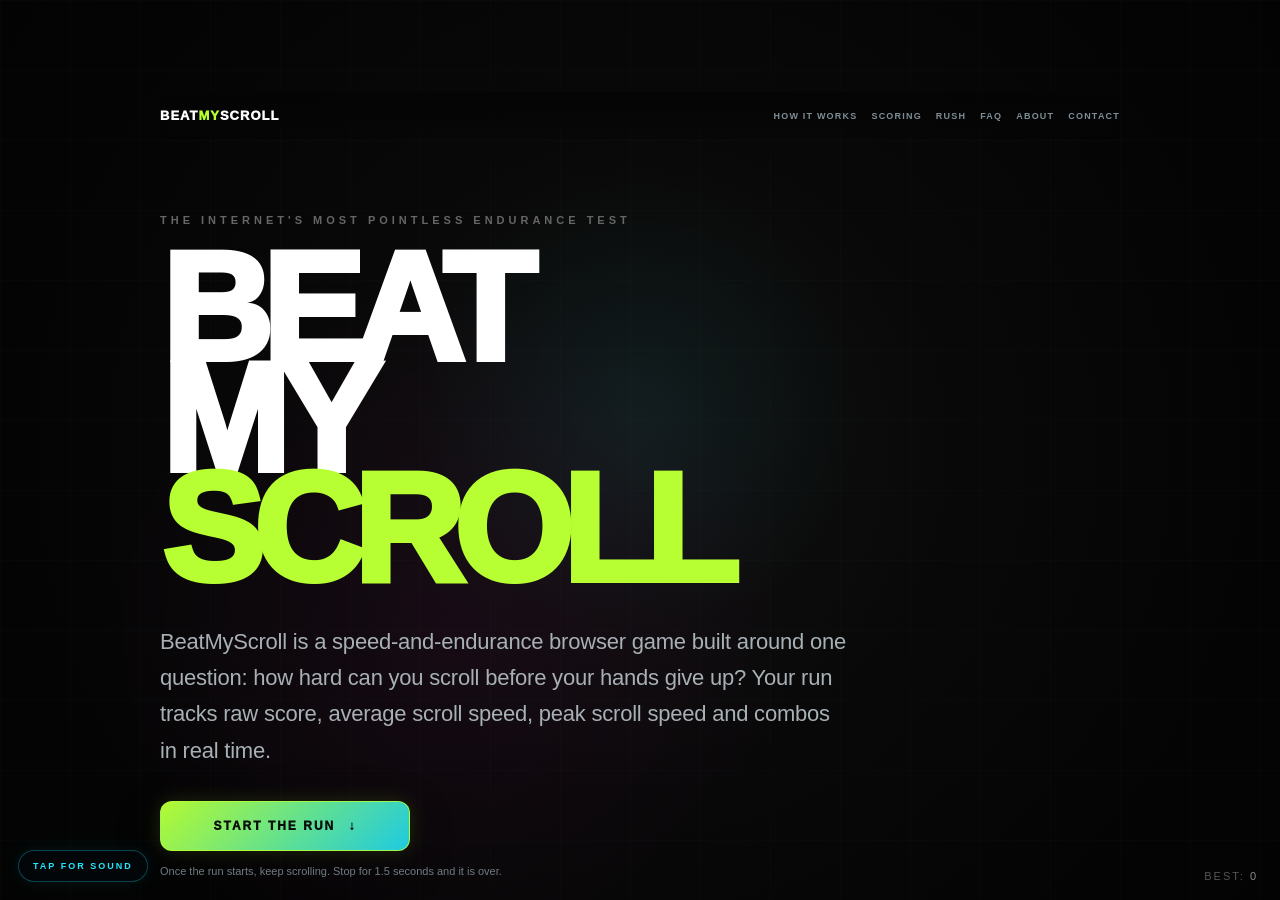
==== index.html @ 41615675 "Add projected 3D canvas renderer behind gameplay" ====
<!DOCTYPE html>
<html lang="en">
<head>
  <!-- Google AdSense site verification and ad loader -->
  <script async
    fetchpriority="low"
    src="https://pagead2.googlesyndication.com/pagead/js/adsbygoogle.js?client=ca-pub-1419660429007795"
    crossorigin="anonymous"></script>
  <meta charset="UTF-8" />

  <meta
    name="viewport"
    content="width=device-width, initial-scale=1.0, maximum-scale=1.0"
  />

  <meta
    name="description"
    content="BeatMyScroll is a browser speed-and-endurance game. Measure your average and max scroll speed, hit RUSH combos, chase hyperspace, and compete for worldwide records."
  />

<meta property="og:title" content="Beat My Scroll" />

<meta
    property="og:description"
    content="How fast can you scroll? Measure speed, build combos and chase a worldwide BeatMyScroll record."
/>

<meta
    property="og:image"
    content="https://beatmyscroll.com/beatmyscrollshareable.png"
/>

<meta
    property="og:url"
    content="https://beatmyscroll.com"
/>

<meta
    property="og:type"
    content="website"
/>

<meta
    name="twitter:card"
    content="summary_large_image"
/>

  <title>Beat My Scroll</title>
  <link rel="canonical" href="https://beatmyscroll.com/" />

  <link rel="stylesheet" href="style.css" />
  <link rel="stylesheet" href="ads.css" />
</head>

<body class="landing">

  <!-- MOVING BACKGROUND -->
  <div id="scroll-world">
    <div class="grid"></div>
  </div>

  <div id="hyperspace" aria-hidden="true"></div>
  <div id="rgb-wash" aria-hidden="true"></div>
  <div id="impact-flash" aria-hidden="true"></div>


  <!-- TOP HUD -->
  <div id="hud">

    <div class="hud-block">
      <span class="hud-label">SCORE</span>
      <strong id="score">0</strong>
    </div>

    <div class="hud-block center-hud">
      <span class="hud-label">TIME</span>
      <strong id="timer">0.0s</strong>
    </div>

    <div class="hud-block right-hud">
      <span class="hud-label">SPEED</span>
      <strong id="speed-display">0.0 <small>scrolls/s</small></strong>
    </div>

  </div>

  <div id="combo-hud">
    COMBO <strong id="combo-display">×1</strong>
    <span id="rush-chain">RUSH CHAIN 0</span>
  </div>

  <div id="arcade-rank" class="arcade-rank rank-d" aria-live="polite">
    <span class="rank-label">RANK</span>
    <strong id="rank-letter">D</strong>
    <small id="rank-name">WARMING UP</small>
  </div>

  <div id="zone-banner" class="zone-banner" aria-live="polite">
    <span id="zone-number">ZONE 1</span>
    <strong id="zone-name">WARMUP</strong>
  </div>

  <div id="zone-sweep" class="zone-sweep" aria-hidden="true"></div>

  <div id="pb-ghost" class="pb-ghost" aria-live="polite">
    <span>PB GHOST</span>
    <strong id="pb-ghost-delta">--</strong>
    <small id="pb-ghost-status">SET A PERSONAL BEST</small>
  </div>

  <div id="moment-card" class="moment-card hidden" aria-live="polite">
    <img id="moment-image" alt="" />
    <div id="moment-label"></div>
  </div>

  <!-- Two reserved advertising rails: never present while a run is active. -->
  <aside id="ad-rails" class="ad-rails" aria-label="Advertisements">
    <div id="ad-left" class="ad-rail ad-rail-left" aria-label="Advertisement">
      <span class="ad-label">ADVERTISEMENT</span>
      <div id="ad-left-slot" class="ad-slot">
        <div class="ad-empty-state" aria-hidden="true">AD SPACE</div>
      </div>
    </div>
    <div id="ad-right" class="ad-rail ad-rail-right" aria-label="Advertisement">
      <span class="ad-label">ADVERTISEMENT</span>
      <div id="ad-right-slot" class="ad-slot">
        <div class="ad-empty-state" aria-hidden="true">AD SPACE</div>
      </div>
    </div>
  </aside>

  <button id="sound-toggle" class="sound-toggle" type="button">
    SOUND: ON
  </button>


  <!-- PERSONAL BEST -->
  <div id="best-display">
    BEST:
    <span id="best-score">0</span>
  </div>


  <!-- START / PUBLISHER CONTENT -->
  <main id="start-screen" class="screen active">
    <div class="landing-shell">

      <nav class="landing-nav" aria-label="Main navigation">
        <a class="landing-brand" href="/">BEAT<span>MY</span>SCROLL</a>
        <div class="landing-nav-links">
          <a href="#how-title">HOW IT WORKS</a>
          <a href="#score-title">SCORING</a>
          <a href="#rush-title">RUSH</a>
          <a href="#faq-title">FAQ</a>
          <a href="about.html">ABOUT</a>
          <a href="contact.html">CONTACT</a>
        </div>
      </nav>

      <header class="landing-hero">
        <p class="eyebrow">
          THE INTERNET'S MOST POINTLESS ENDURANCE TEST
        </p>

        <h1>
          BEAT<br>
          MY<br>
          <span>SCROLL</span>
        </h1>

        <p class="landing-deck">
          BeatMyScroll is a speed-and-endurance browser game built around one
          question: how hard can you scroll before your hands give up?
          Your run tracks raw score, average scroll speed, peak scroll speed
          and combos in real time.
        </p>

        <div id="challenge-box" class="challenge-box hidden">
          <p class="challenge-label">YOU'VE BEEN CHALLENGED</p>
          <div id="challenge-score">0</div>
          <p class="challenge-subtext">BEAT THIS SCORE</p>
        </div>

        <button id="start-button" class="start-button" type="button">
          START THE RUN
          <span>↓</span>
        </button>

        <p class="start-note">
          Once the run starts, keep scrolling. Stop for 1.5 seconds and it is over.
        </p>
      </header>

      <section class="landing-section" aria-labelledby="how-title">
        <div class="section-heading">
          <span>01</span>
          <div>
            <p class="section-kicker">HOW IT WORKS</p>
            <h2 id="how-title">SCROLL. ACCELERATE. DON'T STOP.</h2>
          </div>
        </div>

        <div class="info-grid info-grid-three">
          <article class="info-card">
            <span class="info-number">1</span>
            <h3>Build speed</h3>
            <p>
              Every wheel movement or swipe feeds the speed meter. Faster,
              denser input pushes your live scrolls-per-second higher and makes
              the background stretch from a calm grid into full hyperspace.
            </p>
          </article>

          <article class="info-card">
            <span class="info-number">2</span>
            <h3>Protect the run</h3>
            <p>
              The inactivity bar is always draining. If the game goes about
              1.5 seconds without meaningful scrolling, the run ends immediately.
              Speed matters, but surviving the slowdown matters too.
            </p>
          </article>

          <article class="info-card">
            <span class="info-number">3</span>
            <h3>Chase a record</h3>
            <p>
              Your final result records raw score, average speed, maximum speed,
              survival time and your biggest combo. Registered players can place
              their best runs on the global Top 15 leaderboard.
            </p>
          </article>
        </div>
      </section>

      <section class="landing-section" aria-labelledby="score-title">
        <div class="section-heading">
          <span>02</span>
          <div>
            <p class="section-kicker">SCORING</p>
            <h2 id="score-title">WHY FAST SCROLLING SCORES MORE</h2>
          </div>
        </div>

        <div class="feature-split">
          <div class="feature-copy">
            <p>
              BeatMyScroll does not reward distance alone. The scoring system
              measures the intensity of your input and gradually increases the
              value of each scroll as your pace rises. A player who maintains a
              fast rhythm will outscore someone who covers the same distance in
              slow bursts.
            </p>
            <p>
              The live speed stat is shown in <strong>scrolls per second</strong>.
              Average speed represents your pace across the active portion of the
              run, while maximum speed captures your fastest burst. There is no
              artificial display cap on max speed.
            </p>
          </div>

          <div class="stat-explainer">
            <div>
              <span>RAW SCORE</span>
              <strong>pace × distance × combo</strong>
            </div>
            <div>
              <span>AVG SPEED</span>
              <strong>your sustained scrolling pace</strong>
            </div>
            <div>
              <span>MAX SPEED</span>
              <strong>your fastest recorded burst</strong>
            </div>
          </div>
        </div>
      </section>

      <section class="landing-section" aria-labelledby="rush-title">
        <div class="section-heading">
          <span>03</span>
          <div>
            <p class="section-kicker">RUSH TARGETS</p>
            <h2 id="rush-title">COMBOS ARE OPTIONAL. GREED IS NOT.</h2>
          </div>
        </div>

        <div class="feature-split reverse">
          <div class="rush-scale" aria-label="Rush multiplier difficulty examples">
            <span class="rush-chip easy">×1.2</span>
            <span class="rush-chip easy">×1.3</span>
            <span class="rush-chip medium">×1.5</span>
            <span class="rush-chip hard">×2</span>
            <span class="rush-chip brutal">×4</span>
            <span class="rush-chip insane">×5</span>
          </div>

          <div class="feature-copy">
            <p>
              Neon RUSH circles appear during a run and ask for a quick downward
              burst. Lower multipliers are forgiving and common; the biggest
              boosts demand much faster input inside a shorter window.
            </p>
            <p>
              Completing a RUSH activates that multiplier for a limited time.
              Missing one can break your momentum, so the best players have to
              decide whether a high-value target is worth attacking while the
              inactivity timer is still counting down.
            </p>
          </div>
        </div>
      </section>

      <section class="landing-section" aria-labelledby="speed-title">
        <div class="section-heading">
          <span>04</span>
          <div>
            <p class="section-kicker">SPEED STAGES</p>
            <h2 id="speed-title">THE GAME GETS WEIRDER WHEN YOU GET FASTER.</h2>
          </div>
        </div>

        <div class="stage-grid">
          <article>
            <span class="stage-dot sonic-dot"></span>
            <h3>FAST</h3>
            <p>
              Sustained speed wakes up the first visual stage. Lines stretch,
              the screen brightens and the run starts feeling less like a web
              page and more like a tunnel.
            </p>
          </article>
          <article>
            <span class="stage-dot power-dot"></span>
            <h3>POWER UP</h3>
            <p>
              A major jump from ordinary speed into a serious burst triggers a
              short transformation moment with impact flashes and a harder visual
              hit.
            </p>
          </article>
          <article>
            <span class="stage-dot locked-dot"></span>
            <h3>LOCKED IN</h3>
            <p>
              Hold elite speed long enough and the game changes again. The color
              treatment shifts while the background becomes more aggressive.
            </p>
          </article>
          <article>
            <span class="stage-dot aura-dot"></span>
            <h3>AURA MODE</h3>
            <p>
              Maintain extreme speed for an extended stretch and the final mode
              takes over: RGB effects, stronger hyperspace and maximum visual
              chaos until you slow down.
            </p>
          </article>
        </div>
      </section>

      <section class="landing-section" aria-labelledby="leader-title">
        <div class="section-heading">
          <span>05</span>
          <div>
            <p class="section-kicker">WORLDWIDE RECORDS</p>
            <h2 id="leader-title">THREE LEADERBOARDS. ONE EXCUSE LESS.</h2>
          </div>
        </div>

        <div class="feature-copy centered-copy">
          <p>
            After your first run you can optionally claim a username of up to
            15 characters. Your best raw score, best average speed and best max
            speed are tracked separately, so one player can dominate endurance
            while another owns the fastest burst.
          </p>
          <p>
            Only the Top 15 entries in each category are displayed. You never
            need an account just to play, and submitting a leaderboard name is
            optional.
          </p>
        </div>
      </section>

      <section class="landing-section faq-section" aria-labelledby="faq-title">
        <div class="section-heading">
          <span>06</span>
          <div>
            <p class="section-kicker">FAQ</p>
            <h2 id="faq-title">IMPORTANT SCIENCE</h2>
          </div>
        </div>

        <div class="faq-grid">
          <article>
            <h3>Is there actually a bottom?</h3>
            <p>Find out.</p>
          </article>
          <article>
            <h3>Does a mouse wheel count?</h3>
            <p>Yes. Mouse wheels, trackpads and touch swipes all feed the game.</p>
          </article>
          <article>
            <h3>Can I just drag the browser scrollbar?</h3>
            <p>
              No. The game scores actual wheel/touch input instead of page
              position, so jumping a scrollbar does not create a massive score.
            </p>
          </article>
          <article>
            <h3>Why does the run end so quickly?</h3>
            <p>
              That is the challenge. Roughly 1.5 seconds without input ends the
              run, forcing you to maintain rhythm instead of resting between bursts.
            </p>
          </article>
        </div>
      </section>

      <section class="landing-final-cta">
        <p>YOU HAVE READ ENOUGH.</p>
        <h2>NOW DESTROY YOUR SCROLL WHEEL.</h2>
        <button id="start-button-bottom" class="start-button secondary-start" type="button">
          PLAY BEATMYSCROLL
          <span>↓</span>
        </button>
      </section>

      <footer class="landing-footer">
        <div>
          <strong>BeatMyScroll.com</strong>
          <span>Built for competitive scrolling, questionable decisions and bragging rights.</span>
        </div>
        <nav aria-label="Footer navigation">
          <a href="about.html">About</a>
          <a href="contact.html">Contact</a>
          <a href="privacy.html">Privacy</a>
          <a href="terms.html">Terms</a>
          <a href="disclaimer.html">Disclaimer</a>
        </nav>
      </footer>

    </div>
  </main>


  <!-- GAME AREA -->
  <main id="game-screen" class="screen">

    <canvas id="depth-canvas" class="depth-canvas" aria-hidden="true"></canvas>

    <div id="depth-tunnel" class="depth-tunnel" aria-hidden="true">
      <div class="depth-ceiling"></div>
      <div class="depth-floor"></div>

      <div class="depth-rail rail-left"></div>
      <div class="depth-rail rail-right"></div>
      <div class="depth-rail rail-top-left"></div>
      <div class="depth-rail rail-top-right"></div>

      <div id="depth-stage" class="depth-stage"></div>
      <div class="depth-vanishing-point"></div>
    </div>

    <div id="speed-lines"></div>

    <div id="game-message">
      KEEP SCROLLING
    </div>

    <div id="distance-marker">
      0
    </div>

    <div id="challenge-target" class="challenge-target hidden">
      TARGET <span id="challenge-target-score">0</span>
    </div>

    <div id="boost-target" class="boost-target rush-gate hidden" aria-hidden="true">
      <div id="boost-approach" class="boost-approach rush-gate-frame"></div>

      <div id="boost-core" class="boost-core rush-gate-panel">
        <div class="rush-gate-header">RUSH GATE</div>

        <div class="boost-copy">
          <span>SWIPE / SCROLL ↓</span>
          <em id="boost-reward">×1.2</em>
          <strong id="boost-progress">0%</strong>
        </div>

        <div class="rush-gate-meter" aria-hidden="true">
          <div class="rush-gate-meter-fill"></div>
        </div>
      </div>

      <span class="rush-gate-depth depth-a"></span>
      <span class="rush-gate-depth depth-b"></span>
    </div>

    <div id="boost-toast" class="boost-toast" aria-live="polite"></div>

    <div id="danger-bar">
      <div id="danger-fill"></div>
    </div>

    <div id="danger-text">
      DON'T STOP
    </div>

  </main>


  <!-- GAME OVER -->
  <main id="game-over" class="screen">

    <p class="eyebrow red">
      YOU STOPPED SCROLLING
    </p>

    <h2>
      GAME<br>
      OVER
    </h2>

    <p class="score-label">
      YOUR SCORE
    </p>

    <div id="final-score">
      0
    </div>

    <div class="results">

      <div class="result">
        <span>TIME</span>
        <strong id="final-time">0.0s</strong>
      </div>

      <div class="result">
        <span>AVG SPEED</span>
        <strong id="final-avg-speed">0.0/s</strong>
      </div>

      <div class="result">
        <span>MAX SPEED</span>
        <strong id="final-speed">0.0/s</strong>
      </div>

      <div class="result">
        <span>MAX COMBO</span>
        <strong id="final-combo">×1</strong>
      </div>

      <div class="result">
        <span>BEST</span>
        <strong id="final-best">0</strong>
      </div>

      <div class="result result-grade">
        <span>RUN GRADE</span>
        <strong id="final-grade">D</strong>
      </div>

    </div>

    <div id="run-verdict" class="run-verdict">
      <span id="run-title">CERTIFIED SCROLLER</span>
      <small id="run-summary">Warm up and run it back.</small>
    </div>

    <p id="new-best">
      NEW PERSONAL BEST
    </p>

    <div class="button-row">

    <button id="retry-button" type="button">
  TRY AGAIN
</button>

    <button
  id="share-button"
  class="secondary-button"
  type="button"
>
  SHARE SCORE
</button>

    </div>

    <p id="share-status"></p>

    <!-- GLOBAL LEADERBOARD -->
    <section id="leaderboard-area" class="leaderboard-area" aria-label="Global leaderboard">
      <form id="leaderboard-register" class="leaderboard-register" hidden>
        <div class="leaderboard-register-heading">CLAIM YOUR SPOT</div>
        <label for="leaderboard-username">One username. Three ways to dominate.</label>
        <div class="leaderboard-form-row">
          <input
            id="leaderboard-username"
            name="username"
            type="text"
            maxlength="15"
            minlength="1"
            pattern="[A-Za-z0-9_-]{1,15}"
            autocomplete="nickname"
            placeholder="Username (max 15)"
            spellcheck="false"
            required
          />
          <button id="leaderboard-submit" type="submit">SUBMIT SCORE</button>
          <button id="leaderboard-skip" class="leaderboard-skip" type="button">NOT NOW</button>
        </div>
        <p class="leaderboard-hint">
          Letters, numbers, _ and - only. After you register, your best scores update automatically on this browser.
        </p>
      </form>

      <p id="leaderboard-player" class="leaderboard-player" hidden></p>
      <p id="leaderboard-feedback" class="leaderboard-feedback" role="status" aria-live="polite"></p>

      <div class="leaderboard-card">
        <div class="leaderboard-header">
          <div>
            <p class="leaderboard-kicker">WORLDWIDE RECORDS</p>
            <h3>THE LEADERBOARD <span>⚡</span></h3>
          </div>
          <span class="leaderboard-top-count">TOP 15</span>
        </div>

        <div class="leaderboard-tabs" role="tablist" aria-label="Leaderboard categories">
          <button class="leaderboard-tab is-active" type="button" role="tab" aria-selected="true" data-leaderboard="score">RAW SCORE</button>
          <button class="leaderboard-tab" type="button" role="tab" aria-selected="false" data-leaderboard="average">AVG SPEED</button>
          <button class="leaderboard-tab" type="button" role="tab" aria-selected="false" data-leaderboard="maximum">MAX SPEED</button>
        </div>

        <ol id="leaderboard-list" class="leaderboard-list" aria-live="polite">
          <li class="leaderboard-placeholder">Loading worldwide scores…</li>
        </ol>

        <p class="leaderboard-footnote">Best result per player in each category · updated after every submitted run</p>
      </div>
    </section>

  </main>


  <script src="script.js"></script>
  <script src="leaderboard.js"></script>
  <script src="ads-config.js"></script>
  <script src="ads.js"></script>

</body>
</html>
---- style.css ----
/* =========================================================
   RESET
========================================================= */

* {
  box-sizing: border-box;
  margin: 0;
  padding: 0;
}

html,
body {
  width: 100%;
  height: 100%;
  overflow: hidden;
  overscroll-behavior: none;
}

body {
  background: #050505;
  color: #ffffff;

  font-family:
    Inter,
    Arial,
    Helvetica,
    sans-serif;

  user-select: none;
  touch-action: none;
}


/* =========================================================
   COLORS
========================================================= */

:root {
  --green: #b7ff32;
  --cyan: #21e6ff;
  --pink: #ff2bd6;
  --purple: #8a5cff;
  --red: #ff3b3b;
  --gray: #777;
  --dark: #050505;
}


/* =========================================================
   MOVING WORLD
========================================================= */

#scroll-world {
  position: fixed;

  inset: 0;

  overflow: hidden;

  pointer-events: none;

  z-index: 0;

  background:
    radial-gradient(circle at 50% 45%, rgba(33, 230, 255, 0.08), transparent 28%),
    radial-gradient(circle at 35% 70%, rgba(255, 43, 214, 0.07), transparent 34%),
    radial-gradient(circle at center, #151515 0%, #090909 45%, #030303 100%);
}


.grid {
  position: absolute;

  width: 200%;
  height: 300%;

  left: -50%;
  top: -100%;

  opacity: 0.2;

  background-image:
    linear-gradient(
      rgba(33, 230, 255, 0.12) 1px,
      transparent 1px
    ),
    linear-gradient(
      90deg,
      rgba(183, 255, 50, 0.10) 1px,
      transparent 1px
    );

  background-size:
    70px 70px;

  transform:
    perspective(500px)
    rotateX(55deg);

  transform-origin: center;

  will-change: background-position;
}


/* =========================================================
   HUD
========================================================= */

#hud {
  position: fixed;

  top: 0;
  left: 0;

  width: 100%;

  padding: 22px 26px;

  display: flex;
  justify-content: space-between;
  align-items: flex-start;

  z-index: 50;

  opacity: 0;

  transition: opacity 0.25s;
}

body.playing #hud {
  opacity: 1;
}


.hud-block {
  min-width: 130px;

  display: flex;
  flex-direction: column;
}


.center-hud {
  text-align: center;
}


.right-hud {
  text-align: right;
}


.hud-label {
  color: #777;

  letter-spacing: 3px;

  font-size: 10px;
  font-weight: 700;

  margin-bottom: 5px;
}


.hud-block strong {
  font-size: clamp(22px, 4vw, 36px);

  font-weight: 900;

  font-variant-numeric: tabular-nums;
}


#score {
  color: var(--green);
  text-shadow: 0 0 18px rgba(183, 255, 50, 0.28);
}

#speed-display {
  color: var(--cyan);
  text-shadow: 0 0 18px rgba(33, 230, 255, 0.28);
  white-space: nowrap;
}

#speed-display small {
  color: #7e95a3;
  font-size: 0.38em;
  font-weight: 800;
  letter-spacing: 1px;
  text-shadow: none;
}


/* =========================================================
   PERSONAL BEST
========================================================= */

#best-display {
  position: fixed;

  bottom: 18px;
  right: 22px;

  z-index: 50;

  color: #555;

  letter-spacing: 2px;

  font-size: 11px;

  transition: color 0.2s;
}

#best-display span {
  color: #888;
}


/* =========================================================
   SCREENS
========================================================= */

.screen {
  position: fixed;

  inset: 0;

  z-index: 10;

  display: flex;
  flex-direction: column;

  align-items: center;
  justify-content: center;

  text-align: center;

  padding: 30px;

  opacity: 0;
  visibility: hidden;

  transform: scale(0.98);

  transition:
    opacity 0.3s,
    transform 0.3s,
    visibility 0.3s;
}


.screen.active {
  opacity: 1;
  visibility: visible;

  transform: scale(1);
}


/* =========================================================
   START SCREEN
========================================================= */

.eyebrow {
  font-size: 11px;

  font-weight: 700;

  letter-spacing: 4px;

  color: #666;

  margin-bottom: 30px;
}


#start-screen h1 {
  font-size: clamp(74px, 15vw, 185px);

  line-height: 0.73;

  letter-spacing: -0.07em;

  font-weight: 950;
}


#start-screen h1 span {
  color: var(--green);
}


.subtitle {
  color: #999;

  margin-top: 36px;

  font-size: clamp(17px, 2vw, 22px);

  line-height: 1.5;
}


/* =========================================================
   START INDICATOR
========================================================= */

.start-scroll {
  margin-top: 65px;

  display: flex;
  flex-direction: column;

  align-items: center;

  gap: 12px;
}


.start-scroll > span {
  font-size: 11px;

  letter-spacing: 4px;

  color: #777;
}


.mouse {
  width: 28px;
  height: 45px;

  border: 2px solid #888;

  border-radius: 20px;

  display: flex;

  justify-content: center;

  padding-top: 8px;
}


.wheel {
  width: 3px;
  height: 8px;

  border-radius: 5px;

  background: var(--green);

  animation: wheelMove 1.2s infinite;
}


.arrow {
  color: var(--green);

  font-size: 30px;

  animation: arrowMove 1.2s infinite;
}


@keyframes wheelMove {

  0% {
    transform: translateY(0);
    opacity: 1;
  }

  100% {
    transform: translateY(12px);
    opacity: 0;
  }

}


@keyframes arrowMove {

  0%,
  100% {
    transform: translateY(0);
  }

  50% {
    transform: translateY(9px);
  }

}


/* =========================================================
   GAME SCREEN
========================================================= */

#game-screen {
  pointer-events: none;
}


#game-message {
  position: absolute;

  top: 50%;

  left: 50%;

  transform:
    translate(-50%, -50%);

  width: 90%;

  font-size: clamp(42px, 9vw, 120px);

  line-height: 0.9;

  font-weight: 950;

  letter-spacing: -0.05em;

  transition:
    transform 0.15s,
    opacity 0.15s;

  text-shadow:
    0 0 40px rgba(183, 255, 50, 0.05);
}


#distance-marker {
  position: absolute;

  top: 63%;

  font-size: clamp(20px, 5vw, 50px);

  font-weight: 900;

  color: var(--green);

  opacity: 0.35;

  font-variant-numeric: tabular-nums;
}


/* =========================================================
   INACTIVITY BAR
========================================================= */

#danger-bar {
  position: absolute;

  bottom: 58px;

  width: min(500px, 75vw);

  height: 5px;

  background: #1d1d1d;

  border-radius: 999px;

  overflow: hidden;
}


#danger-fill {
  width: 100%;
  height: 100%;

  transform-origin: left center;

  background: var(--green);

  transform: scaleX(1);
}


#danger-text {
  position: absolute;

  bottom: 30px;

  color: #666;

  font-size: 9px;

  letter-spacing: 4px;

  font-weight: 700;
}


/* =========================================================
   SPEED LINES
========================================================= */

#speed-lines {
  --speed-blur: 0px;
  --speed-brightness: 0.8;
  --speed-glow: 3px;

  position: absolute;

  inset: 0;

  overflow: hidden;

  opacity: 0;

  transition: opacity 0.16s;
}


.speed-line {
  position: absolute;

  width: 2px;

  background: linear-gradient(
    transparent,
    rgba(183,255,50,0.82)
  );

  border-radius: 10px;

  transform-origin: center top;

  filter:
    blur(var(--speed-blur))
    brightness(var(--speed-brightness))
    drop-shadow(0 0 var(--speed-glow) rgba(183,255,50,0.62));

  will-change: transform, filter;
}

.speed-line:nth-child(3n + 1) {
  background: linear-gradient(transparent, rgba(33,230,255,0.85));
  filter:
    blur(var(--speed-blur))
    brightness(var(--speed-brightness))
    drop-shadow(0 0 var(--speed-glow) rgba(33,230,255,0.62));
}

.speed-line:nth-child(3n + 2) {
  background: linear-gradient(transparent, rgba(255,43,214,0.78));
  filter:
    blur(var(--speed-blur))
    brightness(var(--speed-brightness))
    drop-shadow(0 0 var(--speed-glow) rgba(255,43,214,0.54));
}


/* =========================================================
   GAME OVER
========================================================= */

#game-over {
  background:
    radial-gradient(
      circle at center,
      #151515,
      #050505 65%
    );

  z-index: 100;
}


.red {
  color: var(--red);
}


#game-over h2 {
  font-size: clamp(70px, 13vw, 170px);

  line-height: 0.78;

  letter-spacing: -0.07em;

  font-weight: 950;
}


.score-label {
  margin-top: 38px;

  color: #666;

  letter-spacing: 4px;

  font-size: 10px;
}


#final-score {
  margin-top: 8px;

  font-size: clamp(65px, 10vw, 125px);

  line-height: 1;

  font-weight: 950;

  color: var(--green);

  font-variant-numeric: tabular-nums;
}


/* =========================================================
   RESULTS
========================================================= */

.results {
  display: flex;

  justify-content: center;

  gap: clamp(25px, 7vw, 80px);

  margin-top: 35px;
}


.result {
  display: flex;

  flex-direction: column;

  gap: 7px;
}


.result span {
  color: #555;

  font-size: 9px;

  letter-spacing: 3px;
}


.result strong {
  font-size: clamp(18px, 3vw, 28px);

  font-variant-numeric: tabular-nums;
}


/* =========================================================
   NEW BEST
========================================================= */

#new-best {
  color: var(--green);

  font-weight: 800;

  letter-spacing: 3px;

  font-size: 11px;

  margin-top: 30px;

  opacity: 0;
}


#new-best.visible {
  opacity: 1;

  animation: bestPulse 0.8s infinite alternate;
}


@keyframes bestPulse {

  from {
    transform: scale(1);
  }

  to {
    transform: scale(1.06);
  }

}


/* =========================================================
   BUTTONS
========================================================= */

.button-row {
  margin-top: 26px;

  display: flex;

  flex-wrap: wrap;

  justify-content: center;

  gap: 12px;
}


button {
  appearance: none;

  border: none;

  border-radius: 100px;

  padding: 18px 31px;

  font-size: 13px;

  font-weight: 900;

  letter-spacing: 1px;

  cursor: pointer;

  transition:
    transform 0.15s,
    background 0.15s;
}


#retry-button {
  background: var(--green);

  color: #050505;
}


.secondary-button {
  background: #151515;

  color: #ffffff;

  border: 1px solid #333;
}


button:hover {
  transform: scale(1.05);
}


button:active {
  transform: scale(0.97);
}


#share-status {
  min-height: 20px;

  margin-top: 14px;

  color: #777;

  font-size: 12px;
}


/* =========================================================
   HIGH SPEED EFFECTS
========================================================= */

body.speed-2 #game-message {
  text-shadow:
    0 0 40px rgba(183, 255, 50, 0.15);
}


body.speed-3 #game-message {
  text-shadow:
    3px 0 rgba(255, 0, 0, 0.2),
    -3px 0 rgba(0, 150, 255, 0.2);
}


body.speed-4 #game-screen {
  animation: subtleShake 0.12s infinite;
}


@keyframes subtleShake {

  0% {
    transform: translate(0, 0);
  }

  25% {
    transform: translate(1px, -1px);
  }

  50% {
    transform: translate(-1px, 1px);
  }

  75% {
    transform: translate(1px, 1px);
  }

  100% {
    transform: translate(0, 0);
  }

}


/* =========================================================
   MOBILE
========================================================= */

@media (max-width: 600px) {

  #hud {
    padding: 15px;
  }

  .hud-block {
    min-width: auto;
  }

  .hud-label {
    letter-spacing: 2px;
    font-size: 8px;
  }

  #start-screen h1 {
    letter-spacing: -5px;
  }

  .results {
    width: 100%;

    justify-content: space-around;

    gap: 10px;
  }

  .button-row {
    flex-direction: column;

    width: min(320px, 90vw);
  }

  button {
    width: 100%;
  }

}


/* =========================================================
   CHALLENGE MODE
========================================================= */

.challenge-box {
  margin-top: 28px;
  padding: 18px 26px;
  border: 1px solid rgba(183, 255, 50, 0.35);
  border-radius: 16px;
  background: rgba(183, 255, 50, 0.06);
}

.challenge-box.hidden,
.challenge-target.hidden,
.boost-target.hidden {
  display: none;
}

.challenge-label {
  font-size: 10px;
  letter-spacing: 3px;
  color: #777;
  margin-bottom: 8px;
}

#challenge-score {
  font-size: clamp(34px, 7vw, 72px);
  font-weight: 950;
  color: var(--green);
  line-height: 1;
}

.challenge-subtext {
  margin-top: 8px;
  font-size: 11px;
  letter-spacing: 3px;
  color: #aaa;
}

.challenge-target {
  position: absolute;
  top: 70%;
  padding: 10px 16px;
  border: 1px solid rgba(183, 255, 50, 0.28);
  border-radius: 999px;
  background: rgba(5, 5, 5, 0.72);
  color: #777;
  font-size: 10px;
  letter-spacing: 2px;
}

.challenge-target span {
  color: var(--green);
  font-weight: 900;
  margin-left: 6px;
}


/* =========================================================
   NEON RUSH / COMBO SYSTEM
========================================================= */

.rush-hint {
  margin-top: 18px;
  color: rgba(33, 230, 255, 0.72);
  font-size: 9px;
  font-weight: 800;
  letter-spacing: 3px;
  text-shadow: 0 0 14px rgba(33, 230, 255, 0.2);
}

#combo-hud {
  position: fixed;
  top: 86px;
  left: 50%;
  z-index: 52;
  transform: translateX(-50%);
  opacity: 0;
  color: #777;
  font-size: 9px;
  font-weight: 800;
  letter-spacing: 3px;
  transition:
    opacity 0.2s,
    transform 0.2s;
}

body.playing #combo-hud {
  opacity: 1;
}

#combo-hud strong {
  margin-left: 8px;
  color: var(--pink);
  font-size: 20px;
  letter-spacing: 0;
  text-shadow:
    0 0 8px rgba(255, 43, 214, 0.5),
    0 0 18px rgba(255, 43, 214, 0.25);
}

.boost-target {
  --boost-fill: 0deg;
  --rush-color: var(--cyan);

  position: absolute;
  left: 50%;
  top: 62%;
  width: clamp(112px, 14vw, 160px);
  aspect-ratio: 1;
  transform: translate(-50%, -50%);
  z-index: 35;

  display: grid;
  place-items: center;

  opacity: 0.52;

  filter:
    drop-shadow(0 0 4px rgba(33, 230, 255, 0.13))
    drop-shadow(0 0 8px rgba(255, 43, 214, 0.045));

  animation: rushTargetBreathe 1.35s ease-in-out infinite alternate;
}

.boost-approach {
  position: absolute;
  inset: -22px;
  border: 1px solid color-mix(in srgb, var(--rush-color) 55%, transparent);
  border-radius: 50%;
  box-shadow:
    0 0 5px color-mix(in srgb, var(--rush-color) 16%, transparent),
    inset 0 0 5px color-mix(in srgb, var(--rush-color) 4%, transparent);
  transform: scale(1.8);
  opacity: 0.38;
  will-change: transform, opacity;
}

.boost-core {
  position: absolute;
  inset: 0;
  border-radius: 50%;
  background:
    conic-gradient(
      var(--rush-color) 0deg,
      var(--rush-color) var(--boost-fill),
      rgba(255, 255, 255, 0.08) var(--boost-fill),
      rgba(255, 255, 255, 0.08) 360deg
    );
  display: grid;
  place-items: center;
}

.boost-core::before {
  content: "";
  position: absolute;
  inset: 8px;
  border-radius: 50%;
  background:
    radial-gradient(circle at 50% 35%, rgba(255, 43, 214, 0.13), transparent 40%),
    rgba(4, 7, 12, 0.94);
  border: 1px solid rgba(255, 255, 255, 0.10);
}

.boost-copy {
  position: relative;
  z-index: 2;
  display: flex;
  flex-direction: column;
  align-items: center;
  gap: 5px;
}

.boost-copy span {
  color: #fff;
  font-size: 11px;
  font-weight: 950;
  letter-spacing: 2px;
}

.boost-copy em {
  color: var(--rush-color);
  font-size: 27px;
  font-style: normal;
  font-weight: 950;
  line-height: 1;
  text-shadow:
    0 0 5px color-mix(in srgb, var(--rush-color) 30%, transparent);
}

.boost-copy strong {
  color: #ffffff;
  font-size: 15px;
  font-weight: 900;
  letter-spacing: 1px;
  opacity: 0.82;
}

.boost-toast {
  position: absolute;
  top: 22%;
  left: 50%;
  transform: translate(-50%, -8px) scale(0.95);
  z-index: 36;
  opacity: 0;
  color: var(--pink);
  font-size: clamp(18px, 4vw, 40px);
  font-weight: 950;
  letter-spacing: 2px;
  text-shadow:
    0 0 10px rgba(255, 43, 214, 0.55),
    0 0 28px rgba(255, 43, 214, 0.25);
  transition:
    opacity 0.18s,
    transform 0.18s;
}

.boost-toast.visible {
  opacity: 1;
  transform: translate(-50%, 0) scale(1);
}

.boost-toast.missed {
  color: var(--red);
  text-shadow:
    0 0 10px rgba(255, 59, 59, 0.5),
    0 0 28px rgba(255, 59, 59, 0.22);
}


/* =========================================================
   HYPERSPACE
========================================================= */

#hyperspace {
  position: fixed;
  inset: -35%;
  z-index: 6;
  pointer-events: none;

  opacity: 0;

  background:
    repeating-conic-gradient(
      from 0deg at 50% 50%,
      transparent 0deg 3.2deg,
      rgba(183, 255, 50, 0.68) 3.3deg 3.55deg,
      transparent 3.7deg 7deg,
      rgba(33, 230, 255, 0.62) 7.1deg 7.35deg,
      transparent 7.5deg 11deg,
      rgba(255, 43, 214, 0.55) 11.1deg 11.35deg,
      transparent 11.5deg 15deg
    );

  -webkit-mask-image:
    radial-gradient(circle at center, transparent 0 8%, rgba(0,0,0,0.15) 14%, #000 52%, #000 100%);

  mask-image:
    radial-gradient(circle at center, transparent 0 8%, rgba(0,0,0,0.15) 14%, #000 52%, #000 100%);

  transform: scale(1.1);
  transition: opacity 0.25s;
  will-change: transform, opacity, filter;
}

body.hyperspace #hyperspace {
  opacity: 0.82;
  filter:
    blur(0.35px)
    saturate(1.35)
    brightness(1.35);

  animation:
    hyperspaceRush 0.18s linear infinite alternate;
}

body.hyperspace #scroll-world {
  background:
    radial-gradient(circle at 50% 50%, rgba(255,255,255,0.12), transparent 8%),
    radial-gradient(circle at 50% 50%, rgba(33,230,255,0.13), transparent 26%),
    radial-gradient(circle at 35% 65%, rgba(255,43,214,0.10), transparent 34%),
    #020205;
}

body.hyperspace .grid {
  opacity: 0.08;
}

body.hyperspace #game-message {
  text-shadow:
    3px 0 rgba(255, 43, 214, 0.45),
    -3px 0 rgba(33, 230, 255, 0.45),
    0 0 28px rgba(255,255,255,0.18);
}

@keyframes hyperspaceRush {
  from {
    transform: scale(1.06) rotate(-0.15deg);
  }

  to {
    transform: scale(1.16) rotate(0.15deg);
  }
}


/* =========================================================
   EXTRA NEON POLISH
========================================================= */

#danger-bar {
  box-shadow:
    0 0 12px rgba(183, 255, 50, 0.12);
}

#danger-fill {
  box-shadow:
    0 0 10px rgba(183, 255, 50, 0.55);
}

#game-message {
  text-shadow:
    0 0 22px rgba(183, 255, 50, 0.10);
}

body.speed-3 #distance-marker {
  color: var(--cyan);
  text-shadow: 0 0 16px rgba(33, 230, 255, 0.4);
}

body.speed-4 #distance-marker {
  color: var(--pink);
  text-shadow: 0 0 18px rgba(255, 43, 214, 0.45);
}

@media (max-width: 600px) {
  #combo-hud {
    top: 64px;
  }

  .rush-hint {
    max-width: 280px;
    line-height: 1.5;
  }

  .boost-target {
    width: 118px;
  }

  .boost-toast {
    top: 25%;
  }

  .results {
    flex-wrap: wrap;
  }

  .result {
    min-width: 42%;
  }
}


/* Rush targets are meant to be difficult bursts, not free combo pickups. */
.boost-target {
  transition:
    filter 0.15s,
    opacity 0.15s;
}

body.speed-3 .boost-target {
  filter:
    drop-shadow(0 0 4px rgba(33, 230, 255, 0.17))
    drop-shadow(0 0 8px rgba(255, 43, 214, 0.07));
}

@keyframes rushTargetBreathe {
  from {
    opacity: 0.42;
    transform: translate(-50%, -50%) scale(0.985);
  }

  to {
    opacity: 0.62;
    transform: translate(-50%, -50%) scale(1.015);
  }
}


/* =========================================================
   SPEED MOMENTS + AUDIO UI
========================================================= */

.sound-toggle {
  position: fixed;
  left: 18px;
  bottom: 18px;
  z-index: 140;
  width: auto;
  padding: 10px 14px;
  border: 1px solid rgba(33, 230, 255, 0.28);
  border-radius: 999px;
  background: rgba(5, 8, 12, 0.78);
  color: var(--cyan);
  font-size: 9px;
  letter-spacing: 2px;

  box-shadow: 0 0 18px rgba(33, 230, 255, 0.08);
}

.sound-toggle.muted {
  color: #777;
  border-color: #2c2c2c;
  box-shadow: none;
}

.moment-card {
  --moment-color: var(--cyan);

  position: fixed;
  top: 90px;
  left: 50%;
  z-index: 58;

  width: clamp(100px, 12vw, 150px);

  transform: translateX(-50%) scale(1);
  transform-origin: top center;

  text-align: center;

  pointer-events: none;

  transition:
    opacity 0.18s,
    transform 0.18s,
    filter 0.18s;
}

.moment-card.hidden {
  opacity: 0;
  visibility: hidden;
  transform: translateX(-50%) scale(0.78);
}

.moment-card img {
  display: block;

  width: 100%;
  max-height: 112px;

  object-fit: contain;

  border-radius: 12px;

  filter:
    saturate(1.2)
    contrast(1.08)
    drop-shadow(0 0 12px color-mix(in srgb, var(--moment-color) 56%, transparent))
    drop-shadow(0 0 30px color-mix(in srgb, var(--moment-color) 22%, transparent));
}

#moment-label {
  margin-top: 6px;

  color: var(--moment-color);

  font-size: 9px;
  font-weight: 950;

  letter-spacing: 2px;

  text-shadow:
    0 0 8px color-mix(in srgb, var(--moment-color) 62%, transparent);
}

body.stage-sonic #scroll-world {
  box-shadow: inset 0 0 120px rgba(33, 230, 255, 0.12);
}

body.stage-goku #scroll-world {
  box-shadow:
    inset 0 0 120px rgba(255, 215, 70, 0.22),
    inset 0 0 250px rgba(255, 126, 0, 0.12);
}

body.stage-alquimia #scroll-world {
  box-shadow:
    inset 0 0 140px rgba(255, 43, 214, 0.17),
    inset 0 0 260px rgba(138, 92, 255, 0.12);
}

body.stage-aura #scroll-world {
  animation: auraBackdrop 1.25s linear infinite;
}

@keyframes auraBackdrop {
  0% {
    filter: hue-rotate(0deg) saturate(1.45);
  }

  100% {
    filter: hue-rotate(360deg) saturate(1.75);
  }
}


/* =========================================================
   IMPACT FRAMES + RGB OVERDRIVE
========================================================= */

#impact-flash,
#rgb-wash {
  position: fixed;
  inset: 0;

  z-index: 120;

  pointer-events: none;

  opacity: 0;
}

#impact-flash {
  mix-blend-mode: screen;
}

body.impact-frame #impact-flash {
  animation: impactFrame 0.48s steps(1, end);
}

body.impact-gold #impact-flash {
  background:
    radial-gradient(circle at center, #ffffff 0 12%, #ffe85a 13% 28%, #ff7a00 29% 45%, transparent 47%);
}

body.impact-cyan #impact-flash {
  background:
    radial-gradient(circle at center, #ffffff 0 10%, #21e6ff 12% 29%, #245cff 30% 46%, transparent 48%);
}

body.impact-pink #impact-flash {
  background:
    radial-gradient(circle at center, #ffffff 0 10%, #ff2bd6 12% 29%, #8a5cff 30% 46%, transparent 48%);
}

body.impact-green #impact-flash {
  background:
    radial-gradient(circle at center, #ffffff 0 10%, #b7ff32 12% 28%, #21e6ff 29% 44%, transparent 47%);
}

@keyframes impactFrame {
  0% {
    opacity: 1;
    filter: contrast(3) saturate(0);
  }

  12% {
    opacity: 0;
  }

  24% {
    opacity: 0.95;
    filter: contrast(2) saturate(2);
  }

  38% {
    opacity: 0.12;
  }

  52% {
    opacity: 0.78;
  }

  68%,
  100% {
    opacity: 0;
  }
}

body.stage-aura #rgb-wash {
  opacity: 0.22;

  background:
    conic-gradient(
      from 0deg,
      rgba(255, 0, 80, 0.55),
      rgba(255, 210, 0, 0.35),
      rgba(30, 255, 100, 0.5),
      rgba(0, 220, 255, 0.55),
      rgba(80, 60, 255, 0.48),
      rgba(255, 0, 220, 0.5),
      rgba(255, 0, 80, 0.55)
    );

  mix-blend-mode: screen;

  animation:
    rgbSpin 0.85s linear infinite,
    rgbPulse 0.22s ease-in-out infinite alternate;
}

@keyframes rgbSpin {
  to {
    transform: rotate(360deg) scale(1.45);
  }
}

@keyframes rgbPulse {
  from {
    opacity: 0.12;
  }

  to {
    opacity: 0.31;
  }
}


/* =========================================================
   STRONGER HYPERSPACE
========================================================= */

body.hyperspace #hyperspace {
  opacity: 1;

  filter:
    blur(0.15px)
    saturate(1.9)
    brightness(1.8)
    contrast(1.2);

  animation:
    hyperspaceRushExtreme 0.105s linear infinite alternate;
}

body.hyperspace #game-screen::before {
  content: "";

  position: absolute;
  inset: -30%;

  background:
    radial-gradient(circle at center, transparent 0 8%, rgba(255,255,255,0.08) 9% 11%, transparent 12%),
    repeating-conic-gradient(
      from 0deg,
      transparent 0deg 1.7deg,
      rgba(255,255,255,0.18) 1.8deg 1.95deg,
      transparent 2deg 4.5deg
    );

  transform: scale(1.3);

  animation: hyperspaceTunnel 0.16s linear infinite;

  pointer-events: none;
}

@keyframes hyperspaceRushExtreme {
  from {
    transform: scale(1.08);
  }

  to {
    transform: scale(1.28);
  }
}

@keyframes hyperspaceTunnel {
  from {
    transform: scale(1.08) rotate(0deg);
    opacity: 0.34;
  }

  to {
    transform: scale(1.34) rotate(0.8deg);
    opacity: 0.74;
  }
}

body.stage-aura #hyperspace {
  opacity: 1;

  filter:
    saturate(2.7)
    brightness(2.15)
    contrast(1.3)
    hue-rotate(0deg);

  animation:
    auraHyperspace 0.1s linear infinite alternate,
    auraHue 1s linear infinite;
}

@keyframes auraHyperspace {
  from {
    transform: scale(1.12) rotate(-0.2deg);
  }

  to {
    transform: scale(1.35) rotate(0.2deg);
  }
}

@keyframes auraHue {
  to {
    filter:
      saturate(2.8)
      brightness(2.2)
      contrast(1.3)
      hue-rotate(360deg);
  }
}


/* =========================================================
   BRIGHTER NEON SPEED LINES
========================================================= */

.speed-line {
  box-shadow:
    0 0 7px currentColor,
    0 0 18px currentColor;
}

body.speed-3 .speed-line {
  width: 3px;
}

body.speed-4 .speed-line {
  width: 4px;
}

body.stage-aura .speed-line {
  animation: auraLineHue 0.55s linear infinite;
}

@keyframes auraLineHue {
  to {
    filter:
      blur(var(--speed-blur))
      brightness(3.15)
      saturate(2.5)
      hue-rotate(360deg)
      drop-shadow(0 0 26px currentColor);
  }
}


/* =========================================================
   TEXT / NUMBER IMPACT
========================================================= */

.number-pop {
  animation: numberPop 0.24s cubic-bezier(.17,.89,.32,1.5);
}

@keyframes numberPop {
  0% {
    transform: scale(1);
  }

  42% {
    transform: scale(1.22) skewX(-4deg);
    filter: brightness(2.4);
  }

  100% {
    transform: scale(1);
  }
}

.slam-text {
  animation: slamText 0.34s cubic-bezier(.1,.8,.2,1.3);
}

@keyframes slamText {
  0% {
    transform: translate(-50%, -50%) scale(2.3);
    filter: blur(8px) brightness(3);
    opacity: 0;
  }

  48% {
    transform: translate(-50%, -50%) scale(0.9);
    opacity: 1;
  }

  100% {
    transform: translate(-50%, -50%) scale(1);
    filter: blur(0);
  }
}

.crumble-text {
  animation: crumbleText 0.18s ease-in forwards;
}

@keyframes crumbleText {
  0% {
    clip-path: inset(0 0 0 0);
    transform: translate(-50%, -50%) skewX(0deg);
    filter: blur(0);
  }

  45% {
    clip-path: polygon(
      0 0,
      100% 0,
      90% 28%,
      100% 41%,
      84% 57%,
      98% 72%,
      82% 100%,
      0 100%,
      8% 74%,
      0 56%,
      12% 37%,
      0 18%
    );
    transform: translate(-50%, -50%) skewX(-8deg) scale(1.04);
  }

  100% {
    opacity: 0;
    transform: translate(-50%, -44%) skewX(12deg) scale(0.84);
    filter: blur(4px);
  }
}

body.stage-goku #score,
body.stage-goku #speed-display {
  color: #ffe75d;
  text-shadow:
    0 0 10px rgba(255, 231, 93, 0.8),
    0 0 28px rgba(255, 145, 0, 0.65);
}

body.stage-alquimia #score,
body.stage-alquimia #speed-display {
  color: var(--pink);
  text-shadow:
    0 0 10px rgba(255, 43, 214, 0.82),
    0 0 28px rgba(138, 92, 255, 0.62);
}

body.stage-aura #score,
body.stage-aura #speed-display,
body.stage-aura #combo-display {
  animation: rgbText 0.8s linear infinite;
}

@keyframes rgbText {
  0% {
    color: #ff2b54;
    text-shadow: 0 0 22px #ff2b54;
  }

  25% {
    color: #ffe82b;
    text-shadow: 0 0 22px #ffe82b;
  }

  50% {
    color: #38ff79;
    text-shadow: 0 0 22px #38ff79;
  }

  75% {
    color: #21e6ff;
    text-shadow: 0 0 22px #21e6ff;
  }

  100% {
    color: #ff2bd6;
    text-shadow: 0 0 22px #ff2bd6;
  }
}


/* =========================================================
   MOBILE MOMENT CARD
========================================================= */

@media (max-width: 600px) {
  .moment-card {
    top: 76px;
    width: 92px;
  }

  .moment-card img {
    max-height: 76px;
  }

  #moment-label {
    font-size: 7px;
  }

  .sound-toggle {
    left: 10px;
    bottom: 10px;
    padding: 9px 11px;
  }
}

@media (prefers-reduced-motion: reduce) {
  body.stage-aura #rgb-wash,
  body.stage-aura #scroll-world,
  body.stage-aura .speed-line,
  body.hyperspace #hyperspace,
  body.hyperspace #game-screen::before {
    animation: none !important;
  }
}


/* =========================================================
   GLOBAL LEADERBOARD
========================================================= */

#game-over.active {
  justify-content: flex-start;
  overflow-y: auto;
  overscroll-behavior: contain;
  touch-action: pan-y;
  -webkit-overflow-scrolling: touch;
  padding: 36px 20px 108px;
  scrollbar-width: thin;
  scrollbar-color: rgba(33,230,255,0.3) transparent;
}

#game-over h2 {
  font-size: clamp(56px, 8vw, 96px);
  margin-top: 5px;
}

#game-over .score-label {
  margin-top: 20px;
}

#game-over .results {
  gap: clamp(10px, 3vw, 36px);
  margin-top: 20px;
  flex-wrap: wrap;
}

#game-over .button-row {
  margin-top: 16px;
}

.leaderboard-area {
  width: min(640px, 100%);
  margin-top: 23px;
  text-align: left;
}

.leaderboard-area [hidden] {
  display: none !important;
}

.leaderboard-register {
  padding: clamp(17px, 4vw, 23px);
  border: 1px solid rgba(183, 255, 50, 0.35);
  border-radius: 18px;
  background:
    radial-gradient(circle at top right, rgba(183,255,50,0.09), transparent 56%),
    rgba(7, 13, 13, 0.93);
  margin-bottom: 18px;
  box-shadow: 0 0 25px rgba(183, 255, 50, 0.055);
}

.leaderboard-register-heading {
  font-size: 18px;
  font-weight: 950;
  color: var(--green);
  letter-spacing: 1px;
  margin-bottom: 5px;
}

.leaderboard-register label {
  display: block;
  color: #d5dede;
  font-size: 12px;
  letter-spacing: 0.2px;
  margin-bottom: 12px;
}

.leaderboard-form-row {
  display: flex;
  align-items: stretch;
  gap: 9px;
  flex-wrap: wrap;
}

#leaderboard-username {
  flex: 1 1 160px;
  min-width: 0;
  padding: 12px 14px;
  background: #060a0c;
  border: 1px solid #385157;
  color: #fff;
  border-radius: 10px;
  font: 700 16px Inter, Arial, sans-serif;
  letter-spacing: 0.25px;
  outline: none;
  user-select: text;
  -webkit-user-select: text;
  touch-action: auto;
}

#leaderboard-username:focus {
  border-color: var(--cyan);
  box-shadow: 0 0 0 3px rgba(33,230,255,0.14);
}

#leaderboard-submit,
#leaderboard-skip {
  width: auto;
  font-size: 10px;
  border-radius: 10px;
  padding: 0 13px;
  min-height: 44px;
  letter-spacing: 1px;
  font-weight: 900;
}

#leaderboard-submit {
  background: var(--green);
  color: #0b120a;
  border: 1px solid var(--green);
}

#leaderboard-submit:disabled {
  opacity: 0.48;
  cursor: progress;
}

#leaderboard-skip {
  background: transparent;
  color: #9aa2a7;
  border: 1px solid #40474b;
}

.leaderboard-hint {
  font-size: 11px;
  line-height: 1.5;
  color: #8a9397;
  margin: 10px 0 0;
}

.leaderboard-player {
  margin-bottom: 10px;
  color: var(--green);
  font-size: 12px;
  letter-spacing: 0.8px;
  font-weight: 800;
}

.leaderboard-feedback {
  min-height: 16px;
  margin-bottom: 10px;
  color: #d4d4d4;
  font-size: 11px;
  line-height: 1.4;
}

.leaderboard-feedback.is-error {
  color: #ff8585;
}

.leaderboard-card {
  border: 1px solid #253238;
  border-radius: 20px;
  overflow: hidden;
  background:
    radial-gradient(circle at 100% 0%, rgba(33,230,255,0.075), transparent 48%),
    rgba(5, 9, 13, 0.96);
  box-shadow: 0 13px 44px rgba(0,0,0,0.3);
}

.leaderboard-header {
  display: flex;
  align-items: center;
  justify-content: space-between;
  padding: 22px 22px 12px;
  gap: 12px;
}

.leaderboard-kicker {
  color: var(--cyan);
  font-size: 9px;
  font-weight: 900;
  letter-spacing: 3px;
  margin-bottom: 6px;
}

.leaderboard-header h3 {
  font-size: clamp(18px, 4vw, 26px);
  font-weight: 950;
  letter-spacing: -0.02em;
}

.leaderboard-header h3 span {
  color: var(--green);
}

.leaderboard-top-count {
  display: inline-block;
  font-size: 10px;
  font-weight: 950;
  color: #a2afb5;
  white-space: nowrap;
  border: 1px solid #38515c;
  border-radius: 999px;
  padding: 7px 10px;
}

.leaderboard-tabs {
  display: grid;
  grid-template-columns: repeat(3, minmax(0, 1fr));
  gap: 6px;
  margin: 8px 14px 0;
}

.leaderboard-tabs .leaderboard-tab {
  width: 100%;
  border: 1px solid #273943;
  border-radius: 9px 9px 0 0;
  padding: 13px 4px;
  color: #8499a5;
  background: #0a1015;
  min-width: 0;
  font-size: 10px;
  letter-spacing: 1px;
  font-weight: 900;
  line-height: 1.2;
}

.leaderboard-tabs .leaderboard-tab.is-active {
  background: rgba(33, 230, 255, 0.11);
  border-color: rgba(33, 230, 255, 0.5);
  color: var(--cyan);
}

.leaderboard-tabs .leaderboard-tab:focus-visible {
  outline: 2px solid var(--green);
  outline-offset: -3px;
}

.leaderboard-list {
  list-style: none;
  margin: 0;
  padding: 9px 16px 12px;
  min-height: 100px;
}

.leaderboard-row {
  display: grid;
  grid-template-columns: 34px minmax(0, 1fr) minmax(100px, auto);
  gap: 10px;
  align-items: center;
  min-height: 36px;
  padding: 7px 10px;
  border-bottom: 1px solid rgba(255,255,255,0.065);
  font-size: 13px;
}

.leaderboard-row:last-child {
  border-bottom: none;
}

.leaderboard-rank {
  color: #82939b;
  font-weight: 900;
  font-variant-numeric: tabular-nums;
  font-size: 11px;
}

.leaderboard-row:nth-child(1) .leaderboard-rank,
.leaderboard-row:nth-child(1) .leaderboard-value {
  color: #ffe58c;
}

.leaderboard-row:nth-child(2) .leaderboard-rank {
  color: #cad9e5;
}

.leaderboard-row:nth-child(3) .leaderboard-rank {
  color: #e7aa85;
}

.leaderboard-name {
  overflow-wrap: anywhere;
  min-width: 0;
  font-weight: 700;
  color: #f4f6f7;
}

.leaderboard-value {
  color: var(--green);
  font-weight: 900;
  text-align: right;
  font-variant-numeric: tabular-nums;
  white-space: nowrap;
}

.leaderboard-row.is-you {
  background: rgba(183,255,50,0.075);
  border-radius: 8px;
}

.leaderboard-row.is-you .leaderboard-name::after {
  content: " YOU";
  color: var(--green);
  font-size: 9px;
  font-weight: 900;
}

.leaderboard-placeholder {
  padding: 28px 10px;
  font-size: 12px;
  line-height: 1.6;
  color: #8fa0a8;
  text-align: center;
}

.leaderboard-footnote {
  border-top: 1px solid #263038;
  color: #74838c;
  font-size: 10px;
  text-align: center;
  padding: 12px 10px 15px;
  line-height: 1.5;
}

@media (max-width: 600px) {
  #game-over.active {
    padding: 30px 12px 120px;
  }

  #game-over h2 {
    font-size: clamp(58px, 17vw, 82px);
  }

  #game-over .score-label {
    margin-top: 14px;
  }

  #game-over .results {
    gap: 14px 6px;
    margin-top: 16px;
  }

  #game-over .button-row {
    margin-top: 14px;
  }

  .leaderboard-area {
    margin-top: 18px;
  }

  .leaderboard-header {
    padding: 18px 14px 10px;
  }

  .leaderboard-list {
    padding: 8px 8px 10px;
  }

  .leaderboard-row {
    grid-template-columns: 25px minmax(0, 1fr) minmax(82px, auto);
    font-size: 12px;
    gap: 6px;
    padding: 7px 6px;
  }

  .leaderboard-tabs .leaderboard-tab {
    font-size: 9px;
    letter-spacing: 0;
    padding: 12px 1px;
  }

  .leaderboard-form-row {
    gap: 8px;
  }

  #leaderboard-username {
    flex: 1 1 100%;
  }

  #leaderboard-submit {
    flex: 1 1 auto;
  }
}


/* =========================================================
   CONTENT-RICH LANDING PAGE
========================================================= */

body.landing {
  overflow: hidden;
  touch-action: auto;
}

body.landing #best-display {
  position: absolute;
}

#start-screen.active {
  display: block;
  overflow-y: auto;
  overflow-x: hidden;
  overscroll-behavior-y: contain;
  -webkit-overflow-scrolling: touch;
  touch-action: pan-y;
  text-align: left;
  padding: 0;
  user-select: text;
}

.landing-shell {
  position: relative;
  z-index: 2;
  width: min(960px, calc(100% - 40px));
  margin: 0 auto;
  padding: 92px 0 64px;
}

.landing-hero {
  min-height: min(900px, 92vh);
  display: flex;
  flex-direction: column;
  justify-content: center;
  align-items: flex-start;
  padding: 60px 0 72px;
}

.landing-hero .eyebrow {
  margin-bottom: 28px;
}

#start-screen .landing-hero h1 {
  font-size: clamp(82px, 12vw, 172px);
  line-height: 0.72;
}

.landing-deck {
  width: min(690px, 100%);
  margin-top: 38px;
  color: #a7b0b5;
  font-size: clamp(17px, 2vw, 22px);
  line-height: 1.65;
  letter-spacing: -0.01em;
}

.start-button {
  margin-top: 32px;
  width: auto;
  min-width: 250px;
  padding: 17px 20px;
  border: 1px solid rgba(183,255,50,0.8);
  border-radius: 12px;
  background:
    linear-gradient(135deg, rgba(183,255,50,0.98), rgba(33,230,255,0.88));
  color: #07100b;
  font-size: 12px;
  font-weight: 950;
  letter-spacing: 2px;
  box-shadow:
    0 0 18px rgba(183,255,50,0.14),
    0 12px 45px rgba(0,0,0,0.26);
  cursor: pointer;
  user-select: none;
}

.start-button:hover {
  transform: translateY(-2px);
  filter: brightness(1.06);
}

.start-button span {
  display: inline-block;
  margin-left: 8px;
}

.start-note {
  margin-top: 12px;
  color: #6f7c82;
  font-size: 11px;
  line-height: 1.55;
}

.landing-section {
  padding: 70px 0;
  border-top: 1px solid rgba(255,255,255,0.08);
}

.section-heading {
  display: grid;
  grid-template-columns: 52px minmax(0, 1fr);
  gap: 16px;
  align-items: start;
  margin-bottom: 30px;
}

.section-heading > span {
  color: var(--green);
  font-size: 11px;
  font-weight: 950;
  letter-spacing: 2px;
  padding-top: 5px;
}

.section-kicker {
  color: var(--cyan);
  font-size: 9px;
  font-weight: 900;
  letter-spacing: 3px;
  margin-bottom: 8px;
}

.landing-section h2,
.landing-final-cta h2 {
  max-width: 800px;
  font-size: clamp(32px, 5vw, 64px);
  line-height: 0.95;
  letter-spacing: -0.045em;
  font-weight: 950;
}

.info-grid {
  display: grid;
  gap: 14px;
}

.info-grid-three {
  grid-template-columns: repeat(3, minmax(0, 1fr));
}

.info-card,
.stage-grid article,
.faq-grid article {
  padding: 24px;
  border: 1px solid rgba(255,255,255,0.09);
  border-radius: 16px;
  background:
    linear-gradient(145deg, rgba(255,255,255,0.035), rgba(255,255,255,0.012)),
    rgba(4,8,10,0.58);
}

.info-number {
  display: block;
  margin-bottom: 28px;
  color: var(--green);
  font-size: 11px;
  font-weight: 950;
  letter-spacing: 2px;
}

.info-card h3,
.stage-grid h3,
.faq-grid h3 {
  margin-bottom: 10px;
  font-size: 18px;
  font-weight: 900;
  letter-spacing: -0.02em;
}

.info-card p,
.stage-grid p,
.faq-grid p,
.feature-copy p {
  color: #9ca8ae;
  font-size: 14px;
  line-height: 1.7;
}

.feature-split {
  display: grid;
  grid-template-columns: minmax(0, 1.05fr) minmax(280px, 0.95fr);
  gap: 24px;
  align-items: stretch;
}

.feature-split.reverse {
  grid-template-columns: minmax(280px, 0.95fr) minmax(0, 1.05fr);
}

.feature-copy {
  padding: 8px 0;
}

.feature-copy p + p {
  margin-top: 18px;
}

.feature-copy strong {
  color: #e7eef1;
}

.stat-explainer {
  display: grid;
  border: 1px solid rgba(33,230,255,0.18);
  border-radius: 16px;
  overflow: hidden;
  background: rgba(5,10,13,0.72);
}

.stat-explainer div {
  display: flex;
  flex-direction: column;
  justify-content: center;
  gap: 7px;
  padding: 18px 20px;
  border-bottom: 1px solid rgba(255,255,255,0.07);
}

.stat-explainer div:last-child {
  border-bottom: none;
}

.stat-explainer span {
  color: var(--cyan);
  font-size: 9px;
  font-weight: 900;
  letter-spacing: 2px;
}

.stat-explainer strong {
  color: #e6ecef;
  font-size: 13px;
}

.rush-scale {
  display: grid;
  grid-template-columns: repeat(3, 1fr);
  gap: 10px;
  align-content: center;
}

.rush-chip {
  min-height: 88px;
  display: grid;
  place-items: center;
  border: 1px solid rgba(255,255,255,0.1);
  border-radius: 14px;
  background: rgba(6,10,13,0.74);
  font-size: clamp(22px, 4vw, 38px);
  font-weight: 950;
}

.rush-chip.easy { color: var(--green); }
.rush-chip.medium { color: var(--cyan); }
.rush-chip.hard { color: var(--pink); }
.rush-chip.brutal { color: #ff9d2e; }
.rush-chip.insane { color: var(--red); }

.stage-grid {
  display: grid;
  grid-template-columns: repeat(4, minmax(0, 1fr));
  gap: 12px;
}

.stage-dot {
  display: block;
  width: 11px;
  height: 11px;
  border-radius: 50%;
  margin-bottom: 30px;
  box-shadow: 0 0 16px currentColor;
}

.sonic-dot { color: var(--cyan); background: currentColor; }
.power-dot { color: #ffe75d; background: currentColor; }
.locked-dot { color: var(--pink); background: currentColor; }
.aura-dot { color: var(--green); background: currentColor; }

.centered-copy {
  max-width: 760px;
  margin-left: 68px;
}

.faq-grid {
  display: grid;
  grid-template-columns: repeat(2, minmax(0, 1fr));
  gap: 12px;
}

.landing-final-cta {
  margin-top: 22px;
  padding: 78px 32px;
  border: 1px solid rgba(183,255,50,0.18);
  border-radius: 22px;
  background:
    radial-gradient(circle at 18% 20%, rgba(183,255,50,0.10), transparent 32%),
    radial-gradient(circle at 86% 78%, rgba(33,230,255,0.08), transparent 35%),
    rgba(4,8,10,0.74);
  text-align: center;
}

.landing-final-cta > p {
  margin-bottom: 12px;
  color: var(--green);
  font-size: 9px;
  font-weight: 900;
  letter-spacing: 3px;
}

.landing-final-cta h2 {
  margin: 0 auto;
}

.secondary-start {
  margin-left: auto;
  margin-right: auto;
}

.landing-footer {
  display: flex;
  gap: 20px;
  justify-content: space-between;
  align-items: center;
  padding: 26px 2px 8px;
  color: #66747a;
  font-size: 10px;
  line-height: 1.5;
}

.landing-footer a {
  color: #8ca0a8;
  text-decoration: none;
}

.landing-footer a:hover {
  color: var(--cyan);
}

body.landing #scroll-world {
  opacity: 0.78;
}

body:not(.landing) #start-screen {
  overflow: hidden;
}

@media (max-width: 860px) {
  .landing-shell {
    width: min(680px, calc(100% - 30px));
    padding-top: 58px;
  }

  .landing-hero {
    min-height: auto;
    padding: 55px 0 72px;
  }

  #start-screen .landing-hero h1 {
    font-size: clamp(74px, 22vw, 130px);
  }

  .info-grid-three,
  .stage-grid {
    grid-template-columns: repeat(2, minmax(0, 1fr));
  }

  .feature-split,
  .feature-split.reverse {
    grid-template-columns: 1fr;
  }

  .centered-copy {
    margin-left: 0;
  }
}

@media (max-width: 560px) {
  .landing-shell {
    width: calc(100% - 24px);
    padding-top: 48px;
  }

  .landing-hero {
    padding: 40px 4px 58px;
  }

  .landing-hero .eyebrow {
    letter-spacing: 2.4px;
    line-height: 1.55;
  }

  #start-screen .landing-hero h1 {
    font-size: clamp(68px, 25vw, 108px);
  }

  .landing-deck {
    font-size: 16px;
    margin-top: 30px;
  }

  .landing-section {
    padding: 54px 0;
  }

  .section-heading {
    grid-template-columns: 34px minmax(0, 1fr);
    gap: 8px;
  }

  .info-grid-three,
  .stage-grid,
  .faq-grid,
  .rush-scale {
    grid-template-columns: 1fr;
  }

  .rush-chip {
    min-height: 62px;
  }

  .landing-final-cta {
    padding: 54px 18px;
  }

  .landing-footer {
    flex-direction: column;
    align-items: flex-start;
  }

  .start-button {
    width: 100%;
    min-width: 0;
  }
}


/* =========================================================
   LANDING NAVIGATION
========================================================= */

.landing-nav {
  position: sticky;
  top: 0;
  z-index: 20;
  display: flex;
  align-items: center;
  justify-content: space-between;
  gap: 18px;
  padding: 16px 0;
  background:
    linear-gradient(to bottom, rgba(5,5,5,0.96), rgba(5,5,5,0.72), transparent);

}

.landing-brand {
  color: #fff;
  text-decoration: none;
  font-size: 13px;
  font-weight: 950;
  letter-spacing: 1px;
  white-space: nowrap;
}

.landing-brand span {
  color: var(--green);
}

.landing-nav-links {
  display: flex;
  flex-wrap: wrap;
  justify-content: flex-end;
  gap: 14px;
}

.landing-nav-links a {
  color: #7f8e96;
  text-decoration: none;
  font-size: 9px;
  font-weight: 850;
  letter-spacing: 1.2px;
}

.landing-nav-links a:hover,
.landing-nav-links a:focus-visible {
  color: var(--cyan);
}

@media (max-width: 720px) {
  .landing-nav {
    align-items: flex-start;
    flex-direction: column;
    padding: 12px 0 8px;
  }

  .landing-nav-links {
    justify-content: flex-start;
    gap: 10px 14px;
  }
}


/* =========================================================
   PERFORMANCE OPTIMIZATIONS
========================================================= */

/* Paint off-screen landing content only when it approaches the viewport.
   Unsupported legacy browsers simply ignore this optimization. */
.landing-section,
.landing-final-cta,
.landing-footer {
  content-visibility: auto;
  contain-intrinsic-size: auto 520px;
}

/* The homepage needs a subtle grid, not the enormous perspective canvas
   used by active gameplay. This cuts a large off-screen raster surface. */
body.landing .grid {
  width: 100%;
  height: 100%;
  left: 0;
  top: 0;
  transform: none;
  background-size: 70px 70px;
  will-change: auto;
}

/* Keep GPU isolation local to the actual animated game surfaces. */
body.playing #speed-lines,
body.playing .grid {
  contain: layout paint style;
}

.speed-line {
  backface-visibility: hidden;
}

/* Automatic legacy / low-end mode.
   Scoring, timing, stages and thresholds are unchanged; only decoration
   becomes cheaper to render. */
body.lite-mode .speed-line:nth-child(n + 11) {
  display: none;
}

body.lite-mode .speed-line {
  box-shadow: none !important;
  filter: none !important;
}

body.lite-mode #speed-lines {
  --speed-blur: 0px !important;
  --speed-glow: 0px !important;
  filter: none !important;
}

body.lite-mode .moment-card img {
  filter: none !important;
}

body.lite-mode #hyperspace {
  filter: none !important;
}

body.lite-mode.hyperspace #hyperspace {
  animation-duration: 0.22s !important;
  opacity: 0.72;
}

body.lite-mode.hyperspace #game-screen::before {
  animation: none !important;
  opacity: 0.28;
}

body.lite-mode.stage-aura #scroll-world {
  animation: none !important;
  filter: none !important;
}

body.lite-mode.stage-aura #rgb-wash {
  animation: none !important;
  mix-blend-mode: normal;
  opacity: 0.10;
}

body.lite-mode.stage-aura .speed-line,
body.lite-mode.stage-aura #score,
body.lite-mode.stage-aura #speed-display,
body.lite-mode.stage-aura #combo-display {
  animation-duration: 1.8s !important;
}

body.lite-mode .number-pop,
body.lite-mode .slam-text,
body.lite-mode .crumble-text {
  animation: none !important;
}

body.lite-mode .sound-toggle,
body.lite-mode .landing-nav {
  backdrop-filter: none !important;
  -webkit-backdrop-filter: none !important;
}

/* Reduce huge fixed-layer repaint cost on older mobile browsers. */
@media (max-width: 720px) {
  body.landing #scroll-world {
    background:
      radial-gradient(circle at 50% 30%, rgba(33,230,255,0.055), transparent 34%),
      #050505;
  }

  body.landing .grid {
    opacity: 0.12;
  }
}

@media (prefers-reduced-motion: reduce) {
  .speed-line,
  #hyperspace,
  #rgb-wash,
  #game-screen::before,
  #scroll-world {
    animation-duration: 0.001ms !important;
    animation-iteration-count: 1 !important;
  }
}


.landing-footer > div {
  display: flex;
  flex-direction: column;
  gap: 3px;
}

.landing-footer strong {
  color: #a7b3b8;
  font-size: 10px;
  letter-spacing: 0.5px;
}

.landing-footer nav {
  display: flex;
  flex-wrap: wrap;
  justify-content: flex-end;
  gap: 12px;
}

@media (max-width: 560px) {
  .landing-footer nav {
    justify-content: flex-start;
  }
}


/* =========================================================
   ARCADE FEEDBACK LAYER
========================================================= */

#rush-chain {
  display: block;
  margin-top: 4px;
  color: #59646a;
  font-size: 8px;
  letter-spacing: 2px;
  text-align: center;
}

body.playing #rush-chain {
  color: rgba(255,255,255,0.45);
}

.arcade-rank {
  --rank-color: #7f8a90;

  position: fixed;
  top: 84px;
  left: 24px;
  z-index: 54;

  display: grid;
  grid-template-columns: auto auto;
  grid-template-areas:
    "label letter"
    "name letter";
  column-gap: 9px;
  align-items: center;

  opacity: 0;
  transform: translateY(-4px);
  transition:
    opacity 0.2s,
    transform 0.2s,
    color 0.2s;

  color: var(--rank-color);
  pointer-events: none;
}

body.playing .arcade-rank {
  opacity: 1;
  transform: translateY(0);
}

.rank-label {
  grid-area: label;
  color: #68747a;
  font-size: 8px;
  font-weight: 900;
  letter-spacing: 2px;
}

.arcade-rank strong {
  grid-area: letter;
  min-width: 48px;
  text-align: center;
  font-size: 38px;
  line-height: 0.9;
  font-weight: 950;
  color: var(--rank-color);
  text-shadow: 0 0 18px color-mix(in srgb, var(--rank-color) 28%, transparent);
}

.arcade-rank small {
  grid-area: name;
  margin-top: 3px;
  color: color-mix(in srgb, var(--rank-color) 72%, #777);
  font-size: 8px;
  font-weight: 900;
  letter-spacing: 1.2px;
  white-space: nowrap;
}

.rank-d { --rank-color: #7f8a90; }
.rank-c { --rank-color: #b7ff32; }
.rank-b { --rank-color: #21e6ff; }
.rank-a { --rank-color: #8a5cff; }
.rank-s { --rank-color: #ff2bd6; }
.rank-ss { --rank-color: #ff9d2e; }
.rank-sss { --rank-color: #ff4c4c; }

.arcade-rank.rank-up strong {
  animation: arcadeRankPop 0.4s cubic-bezier(.2,.8,.2,1.4);
}

@keyframes arcadeRankPop {
  0% {
    transform: scale(0.82);
    opacity: 0.45;
  }
  55% {
    transform: scale(1.22);
    opacity: 1;
  }
  100% {
    transform: scale(1);
  }
}

.zone-banner {
  --zone-color: var(--green);

  position: fixed;
  top: 128px;
  left: 50%;
  z-index: 58;

  min-width: min(360px, 74vw);
  padding: 10px 18px 12px;

  transform: translate(-50%, -12px) scale(0.96);
  opacity: 0;

  border-top: 1px solid color-mix(in srgb, var(--zone-color) 52%, transparent);
  border-bottom: 1px solid color-mix(in srgb, var(--zone-color) 38%, transparent);

  background:
    linear-gradient(
      90deg,
      transparent,
      color-mix(in srgb, var(--zone-color) 7%, #050505),
      transparent
    );

  text-align: center;
  pointer-events: none;

  transition:
    opacity 0.18s,
    transform 0.24s;
}

.zone-banner.visible {
  opacity: 1;
  transform: translate(-50%, 0) scale(1);
}

.zone-banner span {
  display: block;
  color: color-mix(in srgb, var(--zone-color) 78%, #aaa);
  font-size: 8px;
  font-weight: 900;
  letter-spacing: 4px;
}

.zone-banner strong {
  display: block;
  margin-top: 3px;
  color: var(--zone-color);
  font-size: clamp(20px, 3vw, 34px);
  line-height: 1;
  font-weight: 950;
  letter-spacing: -0.025em;
  text-shadow: 0 0 16px color-mix(in srgb, var(--zone-color) 22%, transparent);
}

/* A final-half-second panic cue. No gameplay rules change. */
#game-screen::after {
  content: "";
  position: absolute;
  inset: 0;
  z-index: 44;
  pointer-events: none;
  opacity: 0;
  box-shadow: inset 0 0 90px rgba(255, 40, 40, 0);
  transition: opacity 0.12s;
}

body.panic #game-screen::after {
  opacity: 1;
  box-shadow:
    inset 0 0 90px rgba(255, 40, 40, 0.25),
    inset 0 0 22px rgba(255, 80, 80, 0.16);
  animation: panicPulse 0.28s ease-in-out infinite alternate;
}

body.panic #danger-text {
  color: #ff5b5b;
  font-weight: 950;
  text-shadow: 0 0 12px rgba(255,59,59,0.45);
}

@keyframes panicPulse {
  from { opacity: 0.45; }
  to { opacity: 1; }
}


/* =========================================================
   POST-RUN VERDICT
========================================================= */

.result-grade strong {
  min-width: 52px;
  font-size: clamp(26px, 4vw, 38px);
}

#final-grade[data-grade="d"] { color: #899398; }
#final-grade[data-grade="c"] { color: var(--green); }
#final-grade[data-grade="b"] { color: var(--cyan); }
#final-grade[data-grade="a"] { color: var(--purple); }
#final-grade[data-grade="s"] { color: var(--pink); }
#final-grade[data-grade="ss"] { color: #ff9d2e; }
#final-grade[data-grade="sss"] {
  color: #ff5656;
  text-shadow: 0 0 18px rgba(255,86,86,0.28);
}

.run-verdict {
  width: min(560px, 100%);
  margin-top: 20px;
  padding: 14px 18px;

  border: 1px solid rgba(255,255,255,0.08);
  border-radius: 14px;

  background:
    linear-gradient(90deg, rgba(33,230,255,0.035), rgba(255,43,214,0.035));

  text-align: center;
}

.run-verdict span {
  display: block;
  color: #f2f6f7;
  font-size: clamp(16px, 3vw, 23px);
  font-weight: 950;
  letter-spacing: 0.5px;
}

.run-verdict small {
  display: block;
  margin-top: 5px;
  color: #7f8c92;
  font-size: 11px;
  line-height: 1.45;
}


/* Keep the new feedback lightweight in adaptive legacy mode. */
body.lite-mode .arcade-rank.rank-up strong,
body.lite-mode.panic #game-screen::after {
  animation: none !important;
}

body.lite-mode #game-screen::after {
  box-shadow: inset 0 0 35px rgba(255,40,40,0.15);
}

body.lite-mode .zone-banner strong,
body.lite-mode .arcade-rank strong {
  text-shadow: none;
}

@media (max-width: 600px) {
  .arcade-rank {
    top: 78px;
    left: 12px;
    transform: scale(0.82);
    transform-origin: left top;
  }

  body.playing .arcade-rank {
    transform: scale(0.82);
  }

  .zone-banner {
    top: 118px;
    min-width: min(300px, 72vw);
  }

  #rush-chain {
    font-size: 7px;
    letter-spacing: 1.4px;
  }

  .run-verdict {
    padding: 12px 14px;
  }
}


/* =========================================================
   ZONE COLOR PROGRESSION
========================================================= */

body.playing[data-zone="2"]:not(.stage-sonic):not(.stage-goku):not(.stage-alquimia):not(.stage-aura) #scroll-world {
  background:
    radial-gradient(circle at 50% 42%, rgba(33,230,255,0.11), transparent 30%),
    radial-gradient(circle at 35% 72%, rgba(183,255,50,0.055), transparent 34%),
    radial-gradient(circle at center, #101619 0%, #070a0c 50%, #020303 100%);
}

body.playing[data-zone="3"]:not(.stage-sonic):not(.stage-goku):not(.stage-alquimia):not(.stage-aura) #scroll-world {
  background:
    radial-gradient(circle at 50% 42%, rgba(138,92,255,0.12), transparent 30%),
    radial-gradient(circle at 70% 70%, rgba(33,230,255,0.07), transparent 34%),
    radial-gradient(circle at center, #111018 0%, #08070c 50%, #020203 100%);
}

body.playing[data-zone="4"]:not(.stage-sonic):not(.stage-goku):not(.stage-alquimia):not(.stage-aura) #scroll-world {
  background:
    radial-gradient(circle at 50% 42%, rgba(255,43,214,0.105), transparent 30%),
    radial-gradient(circle at 28% 68%, rgba(138,92,255,0.075), transparent 34%),
    radial-gradient(circle at center, #150d15 0%, #080508 52%, #020202 100%);
}

body.playing[data-zone="5"]:not(.stage-sonic):not(.stage-goku):not(.stage-alquimia):not(.stage-aura) #scroll-world {
  background:
    radial-gradient(circle at 50% 42%, rgba(255,157,46,0.11), transparent 31%),
    radial-gradient(circle at 72% 68%, rgba(255,43,214,0.065), transparent 34%),
    radial-gradient(circle at center, #17100a 0%, #090604 52%, #020202 100%);
}

body.playing[data-zone="6"]:not(.stage-sonic):not(.stage-goku):not(.stage-alquimia):not(.stage-aura) #scroll-world {
  background:
    radial-gradient(circle at 50% 42%, rgba(255,59,59,0.12), transparent 31%),
    radial-gradient(circle at 28% 68%, rgba(255,157,46,0.07), transparent 34%),
    radial-gradient(circle at center, #180a0a 0%, #090303 52%, #020202 100%);
}

body.lite-mode.playing[data-zone] #scroll-world {
  transition: none;
}


/* =========================================================
   HUD LAYOUT PASS — EACH SYSTEM GETS ITS OWN LANE
========================================================= */

/* Rank owns the upper-left corner. */
.arcade-rank {
  top: 96px;
  left: 28px;
  transform-origin: left top;
}

/* Character/music media owns the upper-right corner and is larger. */
.moment-card {
  top: 96px;
  left: auto;
  right: 26px;

  width: clamp(138px, 15vw, 196px);

  transform: scale(1);
  transform-origin: top right;
}

.moment-card.hidden {
  transform: scale(0.82);
}

.moment-card img {
  max-height: 152px;
  border-radius: 15px;
}

#moment-label {
  margin-top: 8px;
  font-size: 10px;
  letter-spacing: 2.2px;
}

/* Zone announcements sit in their own centered lane below rank/media. */
.zone-banner {
  top: 198px;
  min-width: min(430px, 58vw);
  padding: 12px 22px 14px;
}

.zone-banner span {
  font-size: 9px;
}

.zone-banner strong {
  font-size: clamp(28px, 4vw, 44px);
}

/* PB ghost lives low-left, clear of the danger bar and BEST indicator. */
.pb-ghost {
  position: fixed;
  left: 24px;
  bottom: 88px;
  z-index: 53;

  min-width: 150px;
  padding: 10px 12px;

  opacity: 0;
  transform: translateY(5px);

  border-left: 2px solid #58636a;
  background:
    linear-gradient(90deg, rgba(255,255,255,0.035), transparent);

  pointer-events: none;

  transition:
    opacity 0.2s,
    transform 0.2s,
    border-color 0.2s;
}

body.playing .pb-ghost {
  opacity: 1;
  transform: translateY(0);
}

.pb-ghost > span {
  display: block;
  color: #667279;
  font-size: 8px;
  font-weight: 900;
  letter-spacing: 2px;
}

.pb-ghost strong {
  display: block;
  margin-top: 2px;

  color: #a2adb2;
  font-size: 23px;
  line-height: 1;
  font-weight: 950;
  font-variant-numeric: tabular-nums;
}

.pb-ghost small {
  display: block;
  margin-top: 4px;

  color: #657078;
  font-size: 7px;
  font-weight: 900;
  letter-spacing: 1.2px;
}

.pb-ghost.ahead {
  border-color: var(--green);
}

.pb-ghost.ahead strong {
  color: var(--green);
  text-shadow: 0 0 12px rgba(183,255,50,0.22);
}

.pb-ghost.behind {
  border-color: #ff5d5d;
}

.pb-ghost.behind strong {
  color: #ff6868;
}


/* =========================================================
   ZONE TRANSITION SWEEP
========================================================= */

.zone-sweep {
  --zone-sweep-color: var(--cyan);

  position: fixed;
  inset: 0;
  z-index: 46;

  opacity: 0;
  pointer-events: none;

  background:
    linear-gradient(
      105deg,
      transparent 0 36%,
      color-mix(in srgb, var(--zone-sweep-color) 6%, transparent) 42%,
      color-mix(in srgb, var(--zone-sweep-color) 24%, transparent) 49%,
      rgba(255,255,255,0.12) 50%,
      color-mix(in srgb, var(--zone-sweep-color) 20%, transparent) 51%,
      transparent 59% 100%
    );

  transform: translateX(-75%);
}

.zone-sweep.active {
  animation: zoneSweepAcross 0.72s cubic-bezier(.16,.72,.2,1);
}

@keyframes zoneSweepAcross {
  0% {
    opacity: 0;
    transform: translateX(-72%);
  }

  18% {
    opacity: 1;
  }

  82% {
    opacity: 0.82;
  }

  100% {
    opacity: 0;
    transform: translateX(72%);
  }
}


/* =========================================================
   ARCADE RANK — INSTABILITY INCREASES WITH POWER
========================================================= */

body.playing .rank-a:not(.rank-up) strong {
  animation: rankAFloat 1.1s ease-in-out infinite alternate;
}

body.playing .rank-s:not(.rank-up) strong {
  animation: rankSShake 0.34s steps(2, end) infinite;
}

body.playing .rank-ss:not(.rank-up) strong {
  animation: rankSSShake 0.18s steps(2, end) infinite;
}

body.playing .rank-sss:not(.rank-up) strong {
  animation:
    rankSSSShake 0.105s steps(2, end) infinite,
    rankSSSChromatic 0.42s linear infinite alternate;
}

@keyframes rankAFloat {
  from { transform: translateY(0); }
  to { transform: translateY(-2px); }
}

@keyframes rankSShake {
  0% { transform: translate(0, 0) rotate(0deg); }
  33% { transform: translate(1px, -1px) rotate(-0.4deg); }
  66% { transform: translate(-1px, 1px) rotate(0.4deg); }
  100% { transform: translate(0, 0) rotate(0deg); }
}

@keyframes rankSSShake {
  0% { transform: translate(-1px, 0) rotate(-0.5deg); }
  50% { transform: translate(2px, -1px) rotate(0.6deg); }
  100% { transform: translate(-1px, 1px) rotate(-0.4deg); }
}

@keyframes rankSSSShake {
  0% { transform: translate(-2px, -1px) skewX(-1deg); }
  50% { transform: translate(2px, 1px) skewX(1.5deg); }
  100% { transform: translate(-1px, 1px) skewX(-0.5deg); }
}

@keyframes rankSSSChromatic {
  from {
    text-shadow:
      -3px 0 rgba(33,230,255,0.58),
      3px 0 rgba(255,43,214,0.55),
      0 0 15px rgba(255,76,76,0.3);
  }

  to {
    text-shadow:
      3px 0 rgba(33,230,255,0.6),
      -3px 0 rgba(255,43,214,0.6),
      0 0 26px rgba(255,76,76,0.45);
  }
}

/* High ranks subtly infect nearby HUD elements. */
body.playing .rank-s ~ #zone-banner,
body.playing .rank-ss ~ #zone-banner,
body.playing .rank-sss ~ #zone-banner {
  letter-spacing: 0.02em;
}

body.speed-4 #score,
body.speed-4 #speed-display {
  animation: hotHudBreath 0.75s ease-in-out infinite alternate;
}

@keyframes hotHudBreath {
  from { transform: scale(1); }
  to { transform: scale(1.035); }
}


/* =========================================================
   RUSH CHAIN HEAT
========================================================= */

body.playing #rush-chain {
  transition:
    color 0.16s,
    text-shadow 0.16s,
    transform 0.16s;
}

body.playing #combo-hud:has(#rush-chain:not(:empty)) {
  transform-origin: center top;
}

body.stage-alquimia #rush-chain,
body.stage-aura #rush-chain {
  color: var(--pink);
  text-shadow: 0 0 10px rgba(255,43,214,0.26);
}

body.stage-aura #rush-chain {
  color: var(--green);
  text-shadow: 0 0 12px rgba(183,255,50,0.34);
}


/* =========================================================
   LEGACY DEVICE SAFETY FOR NEW EFFECTS
========================================================= */

body.lite-mode .zone-sweep {
  display: none;
}

body.lite-mode.playing .arcade-rank strong,
body.lite-mode.speed-4 #score,
body.lite-mode.speed-4 #speed-display {
  animation: none !important;
}

body.lite-mode .pb-ghost strong {
  text-shadow: none !important;
}


/* =========================================================
   MOBILE HUD LAYOUT
========================================================= */

@media (max-width: 600px) {
  .arcade-rank {
    top: 78px;
    left: 10px;
    transform: scale(0.84);
  }

  body.playing .arcade-rank {
    transform: scale(0.84);
  }

  .moment-card {
    top: 92px;
    right: 9px;
    left: auto;

    width: clamp(122px, 31vw, 150px);

    transform: scale(1);
  }

  .moment-card.hidden {
    transform: scale(0.82);
  }

  .moment-card img {
    max-height: 120px;
  }

  .zone-banner {
    top: 225px;
    min-width: min(360px, 82vw);
    padding: 9px 14px 11px;
  }

  .zone-banner strong {
    font-size: clamp(25px, 8vw, 36px);
  }

  .pb-ghost {
    left: 10px;
    bottom: 88px;
    min-width: 132px;
    padding: 8px 9px;
  }

  .pb-ghost strong {
    font-size: 19px;
  }

  .pb-ghost small {
    max-width: 126px;
    white-space: normal;
    line-height: 1.25;
  }
}


/* Intermediate widths: keep the center announcement physically below
   the larger upper-right media card so the two can never collide. */
@media (max-width: 800px) {
  .moment-card {
    width: clamp(126px, 24vw, 158px);
  }

  .zone-banner {
    top: 252px;
    min-width: min(390px, 82vw);
  }
}

@media (max-width: 600px) {
  .zone-banner {
    top: 248px;
  }
}


/* =========================================================
   CSS-3D SPEED TUNNEL
   Real perspective + translateZ, no canvas/WebGL dependency.
========================================================= */

.depth-tunnel {
  --tunnel-color: #21e6ff;

  position: absolute;
  inset: 0;
  z-index: 4;

  overflow: hidden;
  opacity: 0;

  perspective: 720px;
  perspective-origin: 50% 48%;

  pointer-events: none;

  transition: opacity 0.18s;
}

.depth-stage {
  position: absolute;
  inset: 0;

  transform-style: preserve-3d;
  transform-origin: 50% 50%;

  will-change: transform;
}

.depth-frame {
  position: absolute;
  top: 50%;
  left: 50%;

  width: min(76vw, 980px);
  height: min(56vh, 570px);

  border:
    1px solid
    color-mix(
      in srgb,
      var(--tunnel-color) 68%,
      transparent
    );

  border-radius: 22px;

  transform-style: preserve-3d;
  transform-origin: center center;

  box-shadow:
    inset 0 0 20px
      color-mix(
        in srgb,
        var(--tunnel-color) 6%,
        transparent
      ),
    0 0 14px
      color-mix(
        in srgb,
        var(--tunnel-color) 12%,
        transparent
      );

  will-change: transform, opacity;
}

.depth-frame::before {
  content: "";

  position: absolute;
  inset: 8%;

  border:
    1px solid
    color-mix(
      in srgb,
      var(--tunnel-color) 22%,
      transparent
    );

  border-radius: 16px;
}

.depth-frame::after {
  content: "";

  position: absolute;
  left: 50%;
  top: 50%;

  width: 18%;
  height: 1px;

  background:
    linear-gradient(
      90deg,
      transparent,
      color-mix(
        in srgb,
        var(--tunnel-color) 52%,
        transparent
      ),
      transparent
    );

  transform:
    translate(-50%, -50%)
    translateZ(18px);
}

.depth-notch {
  position: absolute;
  left: 50%;

  width: 1px;
  height: 14%;

  background:
    linear-gradient(
      transparent,
      color-mix(
        in srgb,
        var(--tunnel-color) 60%,
        transparent
      ),
      transparent
    );

  transform:
    translateX(-50%)
    translateZ(22px);
}

.depth-notch-top {
  top: 0;
}

.depth-notch-bottom {
  bottom: 0;
}

.depth-vanishing-point {
  position: absolute;
  left: 50%;
  top: 48%;

  width: 7px;
  height: 7px;

  transform:
    translate(-50%, -50%)
    rotate(45deg);

  border:
    1px solid
    color-mix(
      in srgb,
      var(--tunnel-color) 70%,
      transparent
    );

  background:
    rgba(5, 8, 12, 0.74);

  box-shadow:
    0 0 12px
      color-mix(
        in srgb,
        var(--tunnel-color) 28%,
        transparent
      );

  opacity: 0.58;
}

/* The environment's 3D palette follows the run's progression. */
body[data-zone="1"] .depth-tunnel {
  --tunnel-color: #b7ff32;
}

body[data-zone="2"] .depth-tunnel {
  --tunnel-color: #21e6ff;
}

body[data-zone="3"] .depth-tunnel {
  --tunnel-color: #8a5cff;
}

body[data-zone="4"] .depth-tunnel {
  --tunnel-color: #ff2bd6;
}

body[data-zone="5"] .depth-tunnel {
  --tunnel-color: #ff9d2e;
}

body[data-zone="6"] .depth-tunnel {
  --tunnel-color: #ff4c4c;
}

body.stage-aura .depth-tunnel {
  --tunnel-color: #b7ff32;
}


/* =========================================================
   3D RUSH GATE — REPLACES THE FLASHING CIRCLES
========================================================= */

.boost-target.rush-gate {
  --gate-yaw: 0deg;
  --gate-pitch: 0deg;
  --gate-scale: 0.78;
  --rush-progress: 0%;

  width: clamp(205px, 25vw, 310px);
  height: clamp(112px, 15vw, 172px);
  aspect-ratio: auto;

  display: block;

  opacity: 0.94;

  border: 0;
  border-radius: 0;

  filter: none !important;
  animation: none !important;

  perspective: 720px;
  transform-style: preserve-3d;

  transform:
    translate(-50%, -50%)
    rotateX(var(--gate-pitch))
    rotateY(var(--gate-yaw))
    scale(var(--gate-scale));

  transition:
    opacity 0.14s,
    filter 0.14s;

  will-change: transform;
}

.boost-target.rush-gate.hidden {
  display: none;
}

.boost-target.rush-gate .rush-gate-frame {
  position: absolute;
  inset: -14px;

  border:
    1px solid
    color-mix(
      in srgb,
      var(--rush-color) 38%,
      transparent
    );

  border-radius: 10px;

  box-shadow: none;

  opacity: 0.24;

  transform-style: preserve-3d;

  will-change: transform, opacity;
}

.boost-target.rush-gate .rush-gate-panel {
  position: absolute;
  inset: 0;

  overflow: hidden;

  display: grid;
  grid-template-rows: auto 1fr auto;

  border:
    1px solid
    color-mix(
      in srgb,
      var(--rush-color) 76%,
      transparent
    );

  border-radius: 8px;

  background:
    linear-gradient(
      145deg,
      rgba(5, 9, 13, 0.93),
      rgba(8, 11, 17, 0.78)
    );

  box-shadow:
    inset 0 0 24px
      color-mix(
        in srgb,
        var(--rush-color) 7%,
        transparent
      ),
    0 0 18px
      color-mix(
        in srgb,
        var(--rush-color) 12%,
        transparent
      );

  transform:
    translateZ(20px);

  transform-style: preserve-3d;
}

.boost-target.rush-gate .rush-gate-panel::before {
  content: "";

  position: absolute;
  inset: 9px;

  border:
    1px solid
    rgba(255, 255, 255, 0.055);

  border-radius: 5px;

  pointer-events: none;
}

.boost-target.rush-gate .rush-gate-panel::after {
  content: "";

  position: absolute;
  left: 0;
  bottom: 0;

  width: var(--rush-progress);
  height: 3px;

  background: var(--rush-color);

  box-shadow:
    0 0 10px
      color-mix(
        in srgb,
        var(--rush-color) 48%,
        transparent
      );

  transition: width 0.05s linear;
}

.rush-gate-header {
  padding: 9px 12px 0;

  color:
    color-mix(
      in srgb,
      var(--rush-color) 82%,
      #fff
    );

  font-size: 8px;
  font-weight: 950;
  letter-spacing: 3px;

  text-align: left;
}

.boost-target.rush-gate .boost-copy {
  position: relative;
  z-index: 2;

  display: grid;
  grid-template-columns: 1fr auto;
  grid-template-areas:
    "hint reward"
    "progress reward";

  align-content: center;
  align-items: center;

  gap: 5px 16px;

  padding: 10px 15px 14px;

  text-align: left;
}

.boost-target.rush-gate .boost-copy span {
  grid-area: hint;

  color: #89979f;

  font-size: 8px;
  letter-spacing: 1.5px;

  text-align: left;
}

.boost-target.rush-gate .boost-copy em {
  grid-area: reward;

  color: var(--rush-color);

  font-size: clamp(34px, 5vw, 58px);
  line-height: 0.9;

  text-shadow:
    0 0 10px
    color-mix(
      in srgb,
      var(--rush-color) 20%,
      transparent
    );
}

.boost-target.rush-gate .boost-copy strong {
  grid-area: progress;

  color: #fff;

  font-size: 13px;
  letter-spacing: 1px;

  text-align: left;
}

.rush-gate-meter {
  height: 4px;
  margin: 0 12px 10px;

  overflow: hidden;

  background:
    rgba(255, 255, 255, 0.08);

  border-radius: 99px;
}

.rush-gate-meter-fill {
  width: var(--rush-progress);
  height: 100%;

  background:
    linear-gradient(
      90deg,
      color-mix(
        in srgb,
        var(--rush-color) 70%,
        #fff
      ),
      var(--rush-color)
    );

  transition: width 0.05s linear;
}

.rush-gate-depth {
  position: absolute;

  top: 8px;
  bottom: 8px;

  width: 18px;

  border-top:
    1px solid
    color-mix(
      in srgb,
      var(--rush-color) 26%,
      transparent
    );

  border-bottom:
    1px solid
    color-mix(
      in srgb,
      var(--rush-color) 26%,
      transparent
    );

  opacity: 0.5;
}

.rush-gate-depth.depth-a {
  left: -18px;

  transform:
    rotateY(72deg)
    translateZ(-4px);

  transform-origin: right center;

  border-left:
    1px solid
    color-mix(
      in srgb,
      var(--rush-color) 40%,
      transparent
    );
}

.rush-gate-depth.depth-b {
  right: -18px;

  transform:
    rotateY(-72deg)
    translateZ(-4px);

  transform-origin: left center;

  border-right:
    1px solid
    color-mix(
      in srgb,
      var(--rush-color) 40%,
      transparent
    );
}

/* Explicitly kill every legacy circular behavior. */
.boost-target.rush-gate,
.boost-target.rush-gate .boost-approach,
.boost-target.rush-gate .boost-core,
.boost-target.rush-gate .boost-core::before {
  border-radius: 8px;
}

.boost-target.rush-gate .boost-core {
  background:
    linear-gradient(
      145deg,
      rgba(5, 9, 13, 0.93),
      rgba(8, 11, 17, 0.78)
    ) !important;
}

body.speed-3 .boost-target.rush-gate {
  filter: none !important;
}


/* =========================================================
   HIGH-SPEED CAMERA FEEL
========================================================= */

body.speed-3 .depth-tunnel {
  perspective: 665px;
}

body.speed-4 .depth-tunnel {
  perspective: 610px;
}

body.stage-aura .depth-tunnel {
  perspective: 560px;
}

body.speed-4 .depth-frame {
  border-width: 1.5px;
}


/* =========================================================
   PERFORMANCE / ACCESSIBILITY
========================================================= */

body.lite-mode .depth-frame:nth-child(n + 6) {
  display: none !important;
}

body.lite-mode .depth-frame {
  box-shadow: none;
}

body.lite-mode .depth-frame::after,
body.lite-mode .depth-notch,
body.lite-mode .depth-vanishing-point {
  display: none;
}

body.lite-mode .boost-target.rush-gate {
  perspective: none;
}

body.lite-mode .boost-target.rush-gate,
body.lite-mode .boost-target.rush-gate .boost-approach,
body.lite-mode .boost-target.rush-gate .boost-core {
  transform-style: flat;
  box-shadow: none !important;
}

@media (prefers-reduced-motion: reduce) {
  .depth-stage {
    transform: none !important;
  }

  .depth-frame {
    transition: none !important;
  }
}


/* =========================================================
   MOBILE 3D TUNING
========================================================= */

@media (max-width: 600px) {
  .depth-tunnel {
    perspective: 560px;
  }

  .depth-frame {
    width: 88vw;
    height: 50vh;
    border-radius: 15px;
  }

  .boost-target.rush-gate {
    width: min(270px, 74vw);
    height: 128px;
  }

  .boost-target.rush-gate .boost-copy em {
    font-size: clamp(34px, 13vw, 50px);
  }
}


/* =========================================================
   RUSH GATE STAGING + CAMERA PUNCH
========================================================= */

.boost-target.rush-gate .rush-gate-panel {
  place-items: stretch;
}

.boost-target.rush-gate .rush-gate-panel::before {
  background: transparent;
}

body.rush-active #game-message {
  top: 38%;
  opacity: 0.66;
  transform:
    translate(-50%, -50%)
    scale(0.82);
}

body.rush-active #distance-marker {
  opacity: 0.10;
}

body.rush-active .rush-gate {
  z-index: 41;
}

.depth-tunnel.tunnel-punch {
  animation:
    tunnelPunch 0.38s cubic-bezier(.16,.75,.2,1);
}

@keyframes tunnelPunch {
  0% {
    filter: brightness(1);
  }

  28% {
    filter:
      brightness(1.8)
      saturate(1.35);
  }

  100% {
    filter: brightness(1);
  }
}

@media (max-width: 600px) {
  body.rush-active #game-message {
    top: 34%;
    font-size: clamp(34px, 12vw, 64px);
  }

  body.rush-active #distance-marker {
    opacity: 0.05;
  }
}

body.lite-mode .depth-tunnel.tunnel-punch {
  animation: none;
}


/* =========================================================
   3D TUNNEL V2 — EXAGGERATED DEPTH
========================================================= */

.depth-tunnel {
  --vp-x: 50%;
  --vp-y: 47%;
  --depth-intensity: 0;

  background:
    radial-gradient(
      circle at var(--vp-x) var(--vp-y),
      color-mix(in srgb, var(--tunnel-color) 10%, transparent) 0 2%,
      transparent 15%
    );
}

.depth-floor,
.depth-ceiling {
  position: absolute;
  left: 50%;

  width: 155vw;
  height: 72vh;

  pointer-events: none;

  transform-style: preserve-3d;

  background-image:
    repeating-linear-gradient(
      to bottom,
      color-mix(
        in srgb,
        var(--tunnel-color) 30%,
        transparent
      ) 0 1px,
      transparent 1px 48px
    ),
    repeating-linear-gradient(
      to right,
      color-mix(
        in srgb,
        var(--tunnel-color) 20%,
        transparent
      ) 0 1px,
      transparent 1px 82px
    );

  background-size:
    100% 48px,
    82px 100%;

  opacity: 0.58;

  will-change:
    transform,
    background-position,
    opacity;
}

.depth-floor {
  top: var(--vp-y);

  transform-origin: center top;

  transform:
    translateX(-50%)
    rotateX(67deg)
    translateZ(-95px);

  -webkit-mask-image:
    linear-gradient(
      to bottom,
      transparent 0%,
      rgba(0,0,0,0.42) 10%,
      #000 38%,
      #000 100%
    );

  mask-image:
    linear-gradient(
      to bottom,
      transparent 0%,
      rgba(0,0,0,0.42) 10%,
      #000 38%,
      #000 100%
    );
}

.depth-ceiling {
  bottom:
    calc(
      100% - var(--vp-y)
    );

  transform-origin: center bottom;

  transform:
    translateX(-50%)
    rotateX(-67deg)
    translateZ(-95px);

  -webkit-mask-image:
    linear-gradient(
      to top,
      transparent 0%,
      rgba(0,0,0,0.38) 10%,
      #000 40%,
      #000 100%
    );

  mask-image:
    linear-gradient(
      to top,
      transparent 0%,
      rgba(0,0,0,0.38) 10%,
      #000 40%,
      #000 100%
    );
}

.depth-rail {
  position: absolute;
  left: var(--vp-x);
  top: var(--vp-y);

  width: 78vmax;
  height: 2px;

  transform-origin: 0 50%;

  background:
    linear-gradient(
      90deg,
      color-mix(
        in srgb,
        var(--tunnel-color) 74%,
        #fff
      ),
      color-mix(
        in srgb,
        var(--tunnel-color) 26%,
        transparent
      ) 42%,
      transparent 100%
    );

  opacity: 0.72;

  box-shadow:
    0 0 8px
    color-mix(
      in srgb,
      var(--tunnel-color) 25%,
      transparent
    );

  pointer-events: none;
}

.rail-left {
  transform: rotate(154deg);
}

.rail-right {
  transform: rotate(26deg);
}

.rail-top-left {
  transform: rotate(206deg);
}

.rail-top-right {
  transform: rotate(-26deg);
}

.depth-vanishing-point {
  left: var(--vp-x);
  top: var(--vp-y);

  width: 13px;
  height: 13px;

  opacity: 0.88;

  border-width: 2px;

  box-shadow:
    0 0 12px
      color-mix(
        in srgb,
        var(--tunnel-color) 52%,
        transparent
      ),
    0 0 38px
      color-mix(
        in srgb,
        var(--tunnel-color) 22%,
        transparent
      );
}

.depth-frame {
  width: min(88vw, 1220px);
  height: min(68vh, 720px);

  border-width: 2px;

  border-color:
    color-mix(
      in srgb,
      var(--tunnel-color) 72%,
      transparent
    );

  border-radius: 22px;

  box-shadow:
    0 0 26px
      color-mix(
        in srgb,
        var(--tunnel-color) 22%,
        transparent
      ),
    inset 0 0 16px
      color-mix(
        in srgb,
        var(--tunnel-color) 9%,
        transparent
      );
}

.depth-frame::before {
  inset: 12%;

  border-color:
    color-mix(
      in srgb,
      var(--tunnel-color) 38%,
      transparent
    );
}

/* At high speed the outer edges darken slightly, making the bright
   vanishing corridor feel much deeper. */
#game-screen::marker {
  display: none;
}

body.speed-2 #game-screen {
  box-shadow:
    inset 0 0 100px rgba(0,0,0,0.12);
}

body.speed-3 #game-screen {
  box-shadow:
    inset 0 0 150px rgba(0,0,0,0.28);
}

body.speed-4 #game-screen {
  box-shadow:
    inset 0 0 190px rgba(0,0,0,0.40);
}


/* =========================================================
   STRONGER 3D RUSH GATE
========================================================= */

.boost-target.rush-gate {
  --gate-scale: 0.72;

  width: clamp(230px, 29vw, 365px);
  height: clamp(126px, 17vw, 198px);
}

.boost-target.rush-gate .rush-gate-frame {
  inset: -22px;

  border-width: 2px;

  opacity: 0.42;
}

.rush-gate-depth {
  width: 30px;

  opacity: 0.72;
}

.rush-gate-depth.depth-a {
  left: -30px;
}

.rush-gate-depth.depth-b {
  right: -30px;
}


/* =========================================================
   LOW-END SAFETY
========================================================= */

body.lite-mode .depth-floor,
body.lite-mode .depth-ceiling {
  opacity: 0.18;
  background-image:
    repeating-linear-gradient(
      to bottom,
      color-mix(
        in srgb,
        var(--tunnel-color) 20%,
        transparent
      ) 0 1px,
      transparent 1px 60px
    );
}

body.lite-mode .depth-rail {
  box-shadow: none;
  opacity: 0.28;
}

body.lite-mode .depth-ceiling {
  display: none;
}

@media (max-width: 600px) {
  .depth-floor,
  .depth-ceiling {
    width: 190vw;
  }

  .depth-floor {
    transform:
      translateX(-50%)
      rotateX(70deg)
      translateZ(-80px);
  }

  .depth-ceiling {
    transform:
      translateX(-50%)
      rotateX(-70deg)
      translateZ(-80px);
  }

  .depth-rail {
    width: 98vmax;
  }

  .depth-frame {
    width: 94vw;
    height: 64vh;
  }
}
---- ads.css ----
/* BeatMyScroll side advertisements.
   Never allow monetization to overlap an active run. */

.ad-rails {
  display: none;
}

/* Wide layouts only: keep a substantial gap between the game and adverts. */
@media (min-width: 1360px) and (min-height: 690px) {
  body.landing .ad-rails {
    display: block;
  }

  body:not(.landing) .ad-rails {
    display: none !important;
  }

  .ad-rail {
    position: fixed;
    z-index: 115; /* game-over layer is 100; never cover the central content */
    top: 50%;
    transform: translateY(-50%);
    width: 120px;
    height: min(600px, calc(100vh - 180px));
    display: flex;
    flex-direction: column;
    align-items: stretch;
    gap: 8px;
    box-sizing: border-box;
    pointer-events: auto;
  }

  .ad-rail-left {
    left: 16px;
  }

  .ad-rail-right {
    right: 16px;
  }

  .ad-label {
    color: #79838b;
    font-size: 9px;
    font-weight: 750;
    letter-spacing: 1.8px;
    line-height: 1.4;
    text-align: center;
    user-select: none;
    pointer-events: none;
  }

  .ad-slot {
    flex: 1 1 auto;
    min-height: 0;
    width: 100%;
    border: 1px solid rgba(92, 122, 131, 0.24);
    border-radius: 12px;
    background: rgba(8, 14, 19, 0.60);
    overflow: hidden;
    box-sizing: border-box;
  }

  .ad-empty-state {
    height: 100%;
    display: grid;
    place-items: center;
    text-align: center;
    color: rgba(136, 157, 167, 0.55);
    font: 800 10px/1.5 Inter, Arial, sans-serif;
    letter-spacing: 2.3px;
    border: 1px dashed rgba(99, 145, 154, 0.19);
    border-radius: 12px;
    box-sizing: border-box;
  }

  .ad-slot.is-live {
    background: transparent;
    border: none;
    border-radius: 0;
    overflow: visible;
  }

  .ad-slot .adsbygoogle {
    display: block;
    width: 100%;
    height: 100%;
  }

  /* Ads exist on the publisher-content landing page only. */
  body.landing #start-screen {
    padding-left: 175px;
    padding-right: 175px;
  }

  /* Sound control stays clear of the left rail on the landing page. */
  body.landing .sound-toggle {
    left: 186px;
  }
}

@media (min-width: 1640px) and (min-height: 690px) {
  .ad-rail {
    width: 160px;
  }

  body.landing #start-screen {
    padding-left: 220px;
    padding-right: 220px;
  }

  body.landing .sound-toggle {
    left: 226px;
  }
}

@media (max-width: 1359px), (max-height: 689px) {
  .ad-rails {
    display: none !important;
  }
}
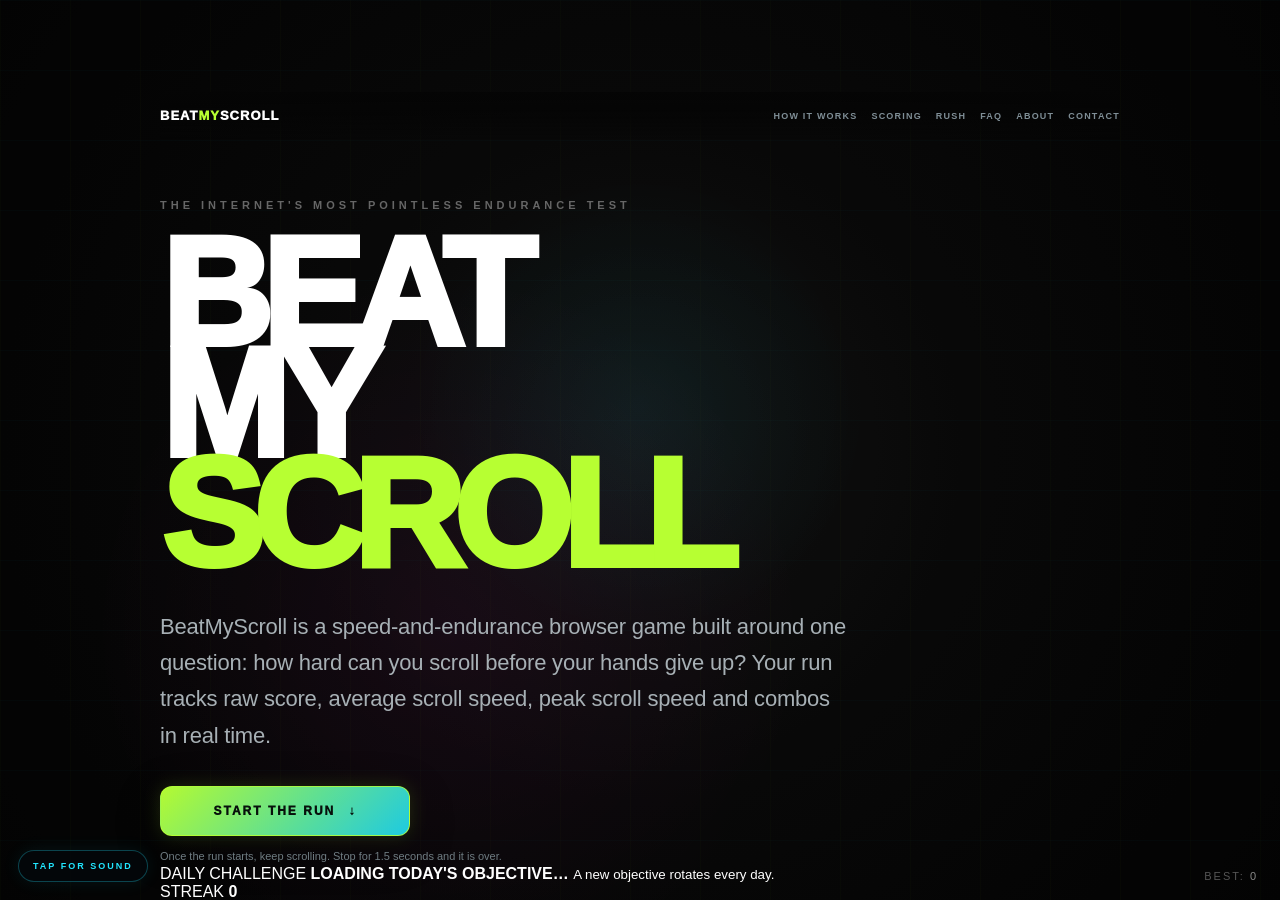
==== commit 46cb9d1d: "Add daily challenge and live data discovery section" ====
--- a/index.html
+++ b/index.html
@@ -189,6 +189,18 @@
         <p class="start-note">
           Once the run starts, keep scrolling. Stop for 1.5 seconds and it is over.
         </p>
+
+        <aside id="daily-challenge" class="daily-challenge">
+          <div>
+            <span>DAILY CHALLENGE</span>
+            <strong id="daily-challenge-title">LOADING TODAY'S OBJECTIVE…</strong>
+            <small id="daily-challenge-detail">A new objective rotates every day.</small>
+          </div>
+          <div class="daily-streak">
+            <span>STREAK</span>
+            <strong id="daily-challenge-streak">0</strong>
+          </div>
+        </aside>
       </header>
 
       <section class="landing-section" aria-labelledby="how-title">
@@ -383,9 +395,47 @@
         </div>
       </section>
 
+      <section class="landing-section" aria-labelledby="explore-title">
+        <div class="section-heading">
+          <span>06</span>
+          <div>
+            <p class="section-kicker">BEYOND THE RUN</p>
+            <h2 id="explore-title">THE NUMBERS ARE PART OF THE GAME NOW.</h2>
+          </div>
+        </div>
+
+        <div class="explore-grid">
+          <a class="explore-card" href="stats.html">
+            <span>LIVE DATA</span>
+            <h3>Global Stats</h3>
+            <p>Submitted runs, registered competitors, world records, activity and live community speed thresholds.</p>
+          </a>
+          <a class="explore-card" href="records.html">
+            <span>TOP 50</span>
+            <h3>World Records</h3>
+            <p>Go deeper than the game-over Top 15 and browse score, average-speed and max-speed rankings.</p>
+          </a>
+          <a class="explore-card" href="benchmark.html">
+            <span>COMPARE</span>
+            <h3>Speed Benchmark</h3>
+            <p>Enter one of your results and see exactly where it falls against registered competitors.</p>
+          </a>
+          <a class="explore-card" href="how-it-works.html">
+            <span>MECHANICS</span>
+            <h3>How It Works</h3>
+            <p>What scrolls/s means, why scoring uses a normalized rate, how RUSH works and why scrollbar dragging does not score.</p>
+          </a>
+          <a class="explore-card" href="devlog.html">
+            <span>BUILDING IN PUBLIC</span>
+            <h3>Dev Log</h3>
+            <p>The actual history of the leaderboard, audio fixes, Lite Mode, PB Ghost, arcade ranks and projected 3D renderer.</p>
+          </a>
+        </div>
+      </section>
+
       <section class="landing-section faq-section" aria-labelledby="faq-title">
         <div class="section-heading">
-          <span>06</span>
+          <span>07</span>
           <div>
             <p class="section-kicker">FAQ</p>
             <h2 id="faq-title">IMPORTANT SCIENCE</h2>
@@ -433,6 +483,11 @@
           <span>Built for competitive scrolling, questionable decisions and bragging rights.</span>
         </div>
         <nav aria-label="Footer navigation">
+          <a href="stats.html">Stats</a>
+          <a href="records.html">Records</a>
+          <a href="benchmark.html">Benchmark</a>
+          <a href="how-it-works.html">How It Works</a>
+          <a href="devlog.html">Dev Log</a>
           <a href="about.html">About</a>
           <a href="contact.html">Contact</a>
           <a href="privacy.html">Privacy</a>
@@ -568,6 +623,12 @@
     <div id="run-verdict" class="run-verdict">
       <span id="run-title">CERTIFIED SCROLLER</span>
       <small id="run-summary">Warm up and run it back.</small>
+    </div>
+
+    <div id="daily-result" class="daily-result" hidden>
+      <span>DAILY CHALLENGE</span>
+      <strong id="daily-result-title">OBJECTIVE CLEARED</strong>
+      <small id="daily-result-detail"></small>
     </div>
 
     <p id="new-best">
--- a/style.css
+++ b/style.css
@@ -4598,3 +4598,74 @@
     height: 64vh;
   }
 }
+
+
+/* =========================================================
+   PROJECTED 3D CANVAS — PRIMARY DEPTH RENDERER
+========================================================= */
+
+.depth-canvas {
+  position: absolute;
+  inset: 0;
+  z-index: 5;
+
+  width: 100%;
+  height: 100%;
+
+  opacity: 0;
+
+  pointer-events: none;
+
+  will-change: opacity;
+}
+
+/* When canvas projection is supported, hide the CSS tunnel so the
+   player sees one coherent depth system instead of stacked wireframes. */
+body.canvas-depth .depth-tunnel {
+  display: none;
+}
+
+/* Keep gameplay text / targets above the 3D scene. */
+#speed-lines {
+  z-index: 6;
+}
+
+#game-message,
+#distance-marker,
+.challenge-target,
+.boost-target,
+#danger-bar,
+#danger-text {
+  z-index: 20;
+}
+
+/* Slight vignette makes the projected geometry read as a corridor. */
+body.canvas-depth.playing #game-screen {
+  background:
+    radial-gradient(
+      ellipse at 50% 47%,
+      rgba(255,255,255,0.015) 0 10%,
+      transparent 34%
+    );
+}
+
+body.canvas-depth.speed-3 #game-screen {
+  box-shadow:
+    inset 0 0 135px rgba(0,0,0,0.34);
+}
+
+body.canvas-depth.speed-4 #game-screen {
+  box-shadow:
+    inset 0 0 190px rgba(0,0,0,0.50);
+}
+
+/* Lite mode keeps the canvas but drops its pixel density / geometry in JS. */
+body.lite-mode .depth-canvas {
+  filter: none !important;
+}
+
+@media (max-width: 600px) {
+  .depth-canvas {
+    inset: 0;
+  }
+}
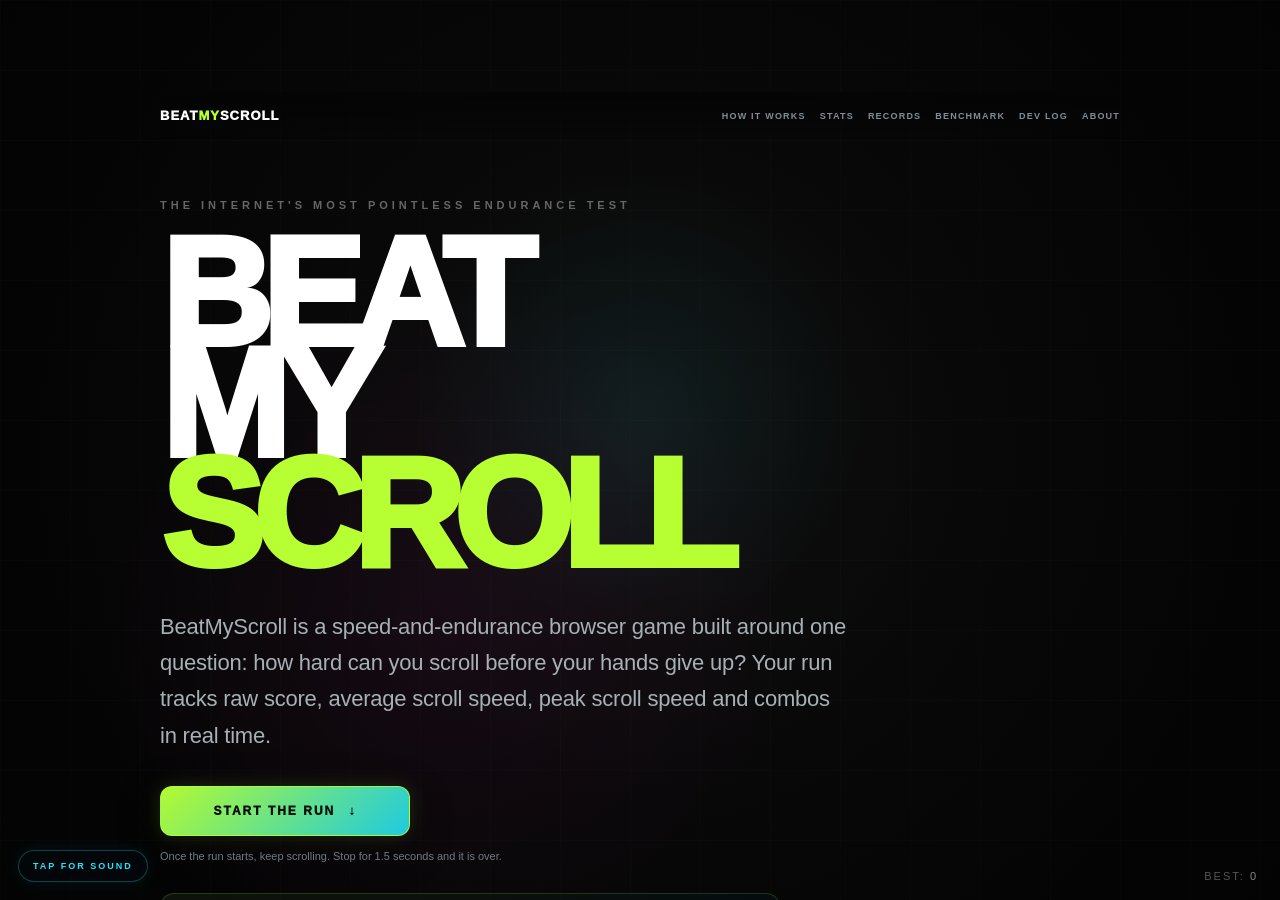
==== commit b3a6d026: "Surface stats, records and benchmark in primary navigation" ====
--- a/index.html
+++ b/index.html
@@ -149,11 +149,11 @@
         <a class="landing-brand" href="/">BEAT<span>MY</span>SCROLL</a>
         <div class="landing-nav-links">
           <a href="#how-title">HOW IT WORKS</a>
-          <a href="#score-title">SCORING</a>
-          <a href="#rush-title">RUSH</a>
-          <a href="#faq-title">FAQ</a>
+          <a href="stats.html">STATS</a>
+          <a href="records.html">RECORDS</a>
+          <a href="benchmark.html">BENCHMARK</a>
+          <a href="devlog.html">DEV LOG</a>
           <a href="about.html">ABOUT</a>
-          <a href="contact.html">CONTACT</a>
         </div>
       </nav>
 
--- a/style.css
+++ b/style.css
@@ -4669,3 +4669,206 @@
     inset: 0;
   }
 }
+
+
+/* =========================================================
+   DAILY CHALLENGE + CONTENT DISCOVERY
+========================================================= */
+
+.daily-challenge {
+  width: min(620px, 100%);
+  margin-top: 28px;
+  padding: 16px 18px;
+
+  display: flex;
+  justify-content: space-between;
+  align-items: center;
+  gap: 22px;
+
+  border: 1px solid rgba(183,255,50,0.16);
+  border-radius: 14px;
+
+  background:
+    linear-gradient(110deg, rgba(183,255,50,0.055), rgba(33,230,255,0.025)),
+    rgba(4,8,10,0.62);
+}
+
+.daily-challenge > div:first-child {
+  min-width: 0;
+}
+
+.daily-challenge span {
+  display: block;
+  color: var(--green);
+  font-size: 8px;
+  font-weight: 950;
+  letter-spacing: 2.5px;
+}
+
+.daily-challenge strong {
+  display: block;
+  margin-top: 6px;
+
+  color: #eef4f5;
+  font-size: 15px;
+  font-weight: 950;
+  letter-spacing: 0.2px;
+}
+
+.daily-challenge small {
+  display: block;
+  margin-top: 5px;
+
+  color: #75838a;
+  font-size: 10px;
+  line-height: 1.45;
+}
+
+.daily-streak {
+  min-width: 78px;
+  padding-left: 16px;
+  border-left: 1px solid rgba(255,255,255,0.08);
+  text-align: center;
+}
+
+.daily-streak span {
+  color: #647178;
+  letter-spacing: 1.5px;
+}
+
+.daily-streak strong {
+  color: var(--cyan);
+  font-size: 28px;
+  line-height: 1;
+}
+
+.daily-result {
+  width: min(560px, 100%);
+  margin-top: 12px;
+  padding: 13px 16px;
+
+  border: 1px solid rgba(183,255,50,0.22);
+  border-radius: 12px;
+
+  background:
+    linear-gradient(90deg, rgba(183,255,50,0.055), rgba(33,230,255,0.025));
+
+  text-align: center;
+}
+
+.daily-result[hidden] {
+  display: none;
+}
+
+.daily-result span {
+  display: block;
+  color: var(--green);
+  font-size: 8px;
+  font-weight: 950;
+  letter-spacing: 2px;
+}
+
+.daily-result strong {
+  display: block;
+  margin-top: 4px;
+  color: #f1f6f7;
+  font-size: 17px;
+  font-weight: 950;
+}
+
+.daily-result small {
+  display: block;
+  margin-top: 4px;
+  color: #7d8a90;
+  font-size: 10px;
+}
+
+.explore-grid {
+  display: grid;
+  grid-template-columns: repeat(6, minmax(0, 1fr));
+  gap: 12px;
+}
+
+.explore-card {
+  grid-column: span 2;
+
+  min-height: 190px;
+  padding: 22px;
+
+  border: 1px solid rgba(255,255,255,0.085);
+  border-radius: 15px;
+
+  background:
+    linear-gradient(145deg, rgba(255,255,255,0.032), rgba(255,255,255,0.01)),
+    rgba(4,8,10,0.60);
+
+  color: inherit;
+  text-decoration: none;
+
+  transition:
+    transform 0.16s,
+    border-color 0.16s,
+    background 0.16s;
+}
+
+.explore-card:nth-child(4),
+.explore-card:nth-child(5) {
+  grid-column: span 3;
+}
+
+.explore-card:hover {
+  transform: translateY(-3px);
+  border-color: rgba(33,230,255,0.25);
+  background:
+    linear-gradient(145deg, rgba(33,230,255,0.045), rgba(183,255,50,0.018)),
+    rgba(4,8,10,0.72);
+}
+
+.explore-card > span {
+  color: var(--cyan);
+  font-size: 8px;
+  font-weight: 950;
+  letter-spacing: 2px;
+}
+
+.explore-card h3 {
+  margin-top: 22px;
+  color: #edf3f5;
+  font-size: 20px;
+  font-weight: 950;
+  letter-spacing: -0.02em;
+}
+
+.explore-card p {
+  margin-top: 9px;
+  color: #839198;
+  font-size: 12px;
+  line-height: 1.65;
+}
+
+@media (max-width: 780px) {
+  .explore-card,
+  .explore-card:nth-child(4),
+  .explore-card:nth-child(5) {
+    grid-column: span 3;
+  }
+}
+
+@media (max-width: 560px) {
+  .daily-challenge {
+    align-items: flex-start;
+    gap: 14px;
+  }
+
+  .daily-streak {
+    min-width: 62px;
+    padding-left: 12px;
+  }
+
+  .explore-card,
+  .explore-card:nth-child(4),
+  .explore-card:nth-child(5) {
+    grid-column: 1 / -1;
+    min-height: 0;
+  }
+}
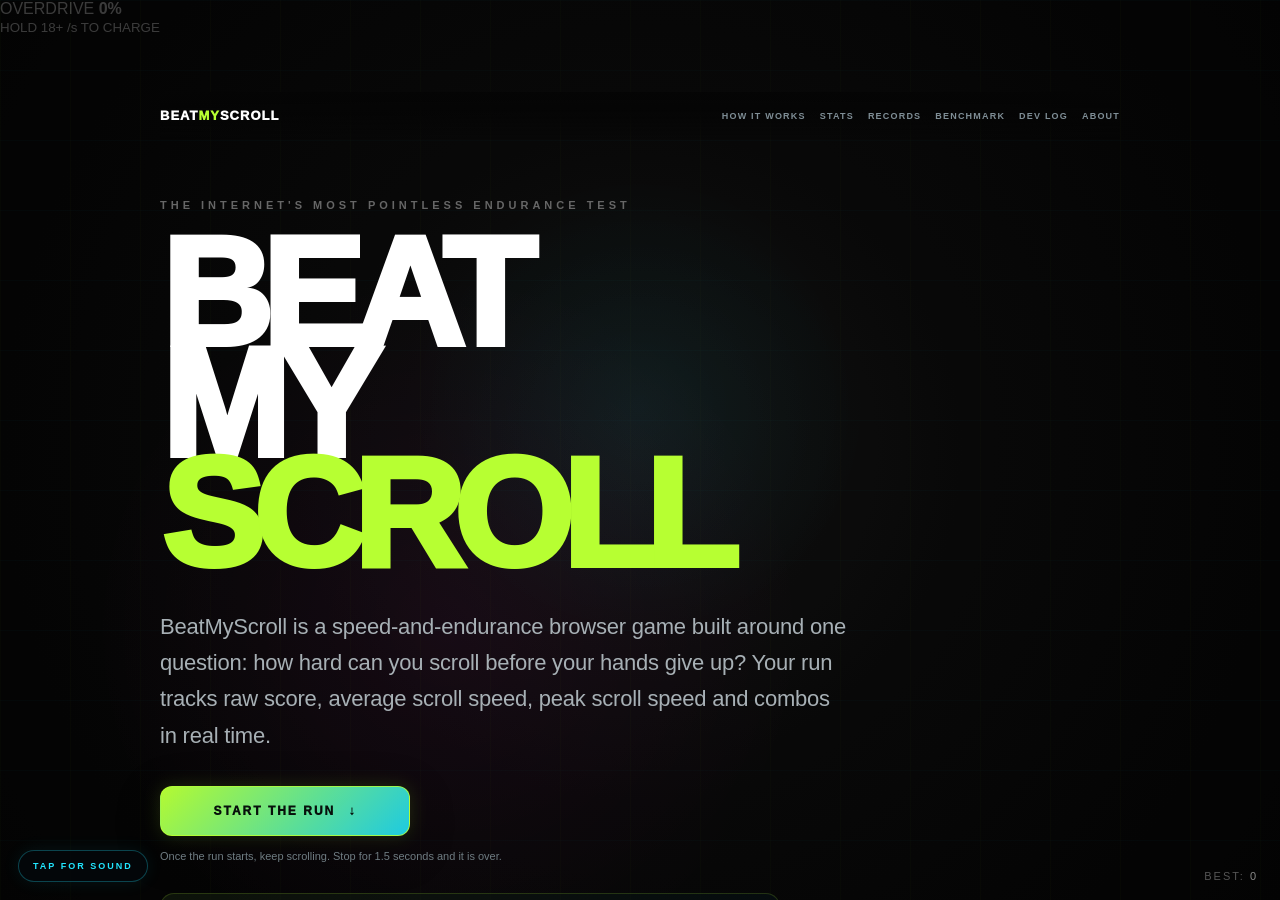
==== commit 7dfd6b50: "Add Overdrive meter and post-run medal UI" ====
--- a/index.html
+++ b/index.html
@@ -106,6 +106,17 @@
     <span>PB GHOST</span>
     <strong id="pb-ghost-delta">--</strong>
     <small id="pb-ghost-status">SET A PERSONAL BEST</small>
+  </div>
+
+  <div id="overdrive-meter" class="overdrive-meter" aria-live="polite">
+    <div class="overdrive-heading">
+      <span>OVERDRIVE</span>
+      <strong id="overdrive-percent">0%</strong>
+    </div>
+    <div class="overdrive-track">
+      <div id="overdrive-fill" class="overdrive-fill"></div>
+    </div>
+    <small id="overdrive-status">HOLD 18+ /s TO CHARGE</small>
   </div>
 
   <div id="moment-card" class="moment-card hidden" aria-live="polite">
@@ -631,6 +642,11 @@
       <small id="daily-result-detail"></small>
     </div>
 
+    <div id="run-achievements" class="run-achievements" hidden>
+      <span class="run-achievements-label">RUN MEDALS</span>
+      <div id="run-achievements-list" class="run-achievements-list"></div>
+    </div>
+
     <p id="new-best">
       NEW PERSONAL BEST
     </p>
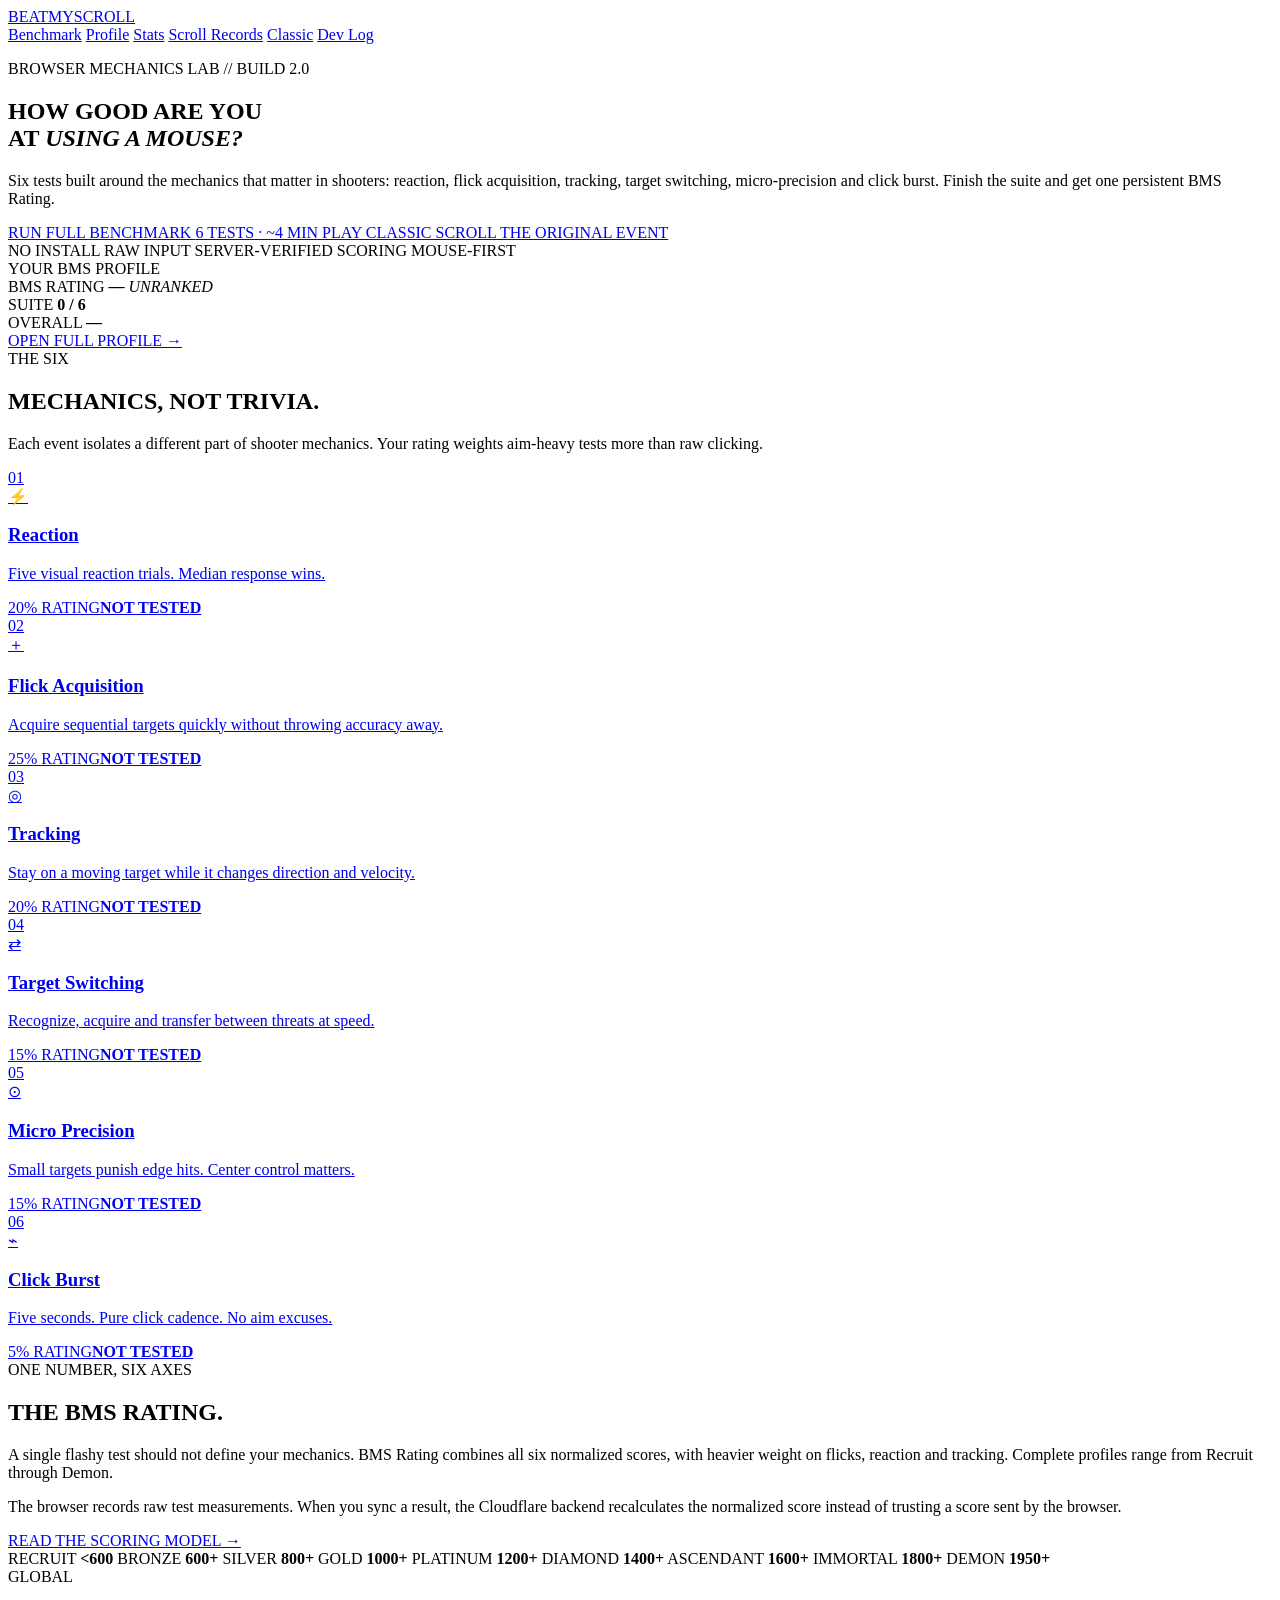
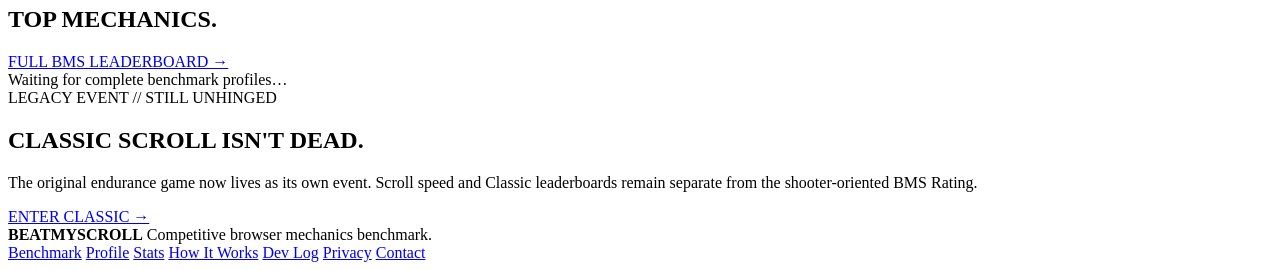
==== commit 3cd80cd1: "Overhaul homepage into competitive esports mechanics benchmark hub" ====
--- a/index.html
+++ b/index.html
@@ -1,733 +1,235 @@
 <!DOCTYPE html>
 <html lang="en">
 <head>
-  <!-- Google AdSense site verification and ad loader -->
-  <script async
-    fetchpriority="low"
+  <script async fetchpriority="low"
     src="https://pagead2.googlesyndication.com/pagead/js/adsbygoogle.js?client=ca-pub-1419660429007795"
     crossorigin="anonymous"></script>
   <meta charset="UTF-8" />
-
-  <meta
-    name="viewport"
-    content="width=device-width, initial-scale=1.0, maximum-scale=1.0"
-  />
-
-  <meta
-    name="description"
-    content="BeatMyScroll is a browser speed-and-endurance game. Measure your average and max scroll speed, hit RUSH combos, chase hyperspace, and compete for worldwide records."
-  />
-
-<meta property="og:title" content="Beat My Scroll" />
-
-<meta
-    property="og:description"
-    content="How fast can you scroll? Measure speed, build combos and chase a worldwide BeatMyScroll record."
-/>
-
-<meta
-    property="og:image"
-    content="https://beatmyscroll.com/beatmyscrollshareable.png"
-/>
-
-<meta
-    property="og:url"
-    content="https://beatmyscroll.com"
-/>
-
-<meta
-    property="og:type"
-    content="website"
-/>
-
-<meta
-    name="twitter:card"
-    content="summary_large_image"
-/>
-
-  <title>Beat My Scroll</title>
+  <meta name="viewport" content="width=device-width, initial-scale=1.0" />
+  <meta name="description" content="BeatMyScroll is a competitive browser mechanics benchmark for reaction time, flicks, tracking, target switching, precision and click speed." />
+  <meta property="og:title" content="BeatMyScroll — Competitive Mechanics Benchmark" />
+  <meta property="og:description" content="Test your reaction, aim, tracking, precision and raw mouse mechanics. Get a BMS Rating and compare with other players." />
+  <meta property="og:image" content="https://beatmyscroll.com/beatmyscrollshareable.png" />
+  <meta property="og:url" content="https://beatmyscroll.com/" />
+  <meta property="og:type" content="website" />
+  <meta name="twitter:card" content="summary_large_image" />
   <link rel="canonical" href="https://beatmyscroll.com/" />
-
-  <link rel="stylesheet" href="style.css" />
-  <link rel="stylesheet" href="ads.css" />
+  <title>BeatMyScroll — Competitive Mechanics Benchmark</title>
+  <link rel="stylesheet" href="hub.css" />
 </head>
-
-<body class="landing">
-
-  <!-- MOVING BACKGROUND -->
-  <div id="scroll-world">
-    <div class="grid"></div>
-  </div>
-
-  <div id="hyperspace" aria-hidden="true"></div>
-  <div id="rgb-wash" aria-hidden="true"></div>
-  <div id="impact-flash" aria-hidden="true"></div>
-
-
-  <!-- TOP HUD -->
-  <div id="hud">
-
-    <div class="hud-block">
-      <span class="hud-label">SCORE</span>
-      <strong id="score">0</strong>
-    </div>
-
-    <div class="hud-block center-hud">
-      <span class="hud-label">TIME</span>
-      <strong id="timer">0.0s</strong>
-    </div>
-
-    <div class="hud-block right-hud">
-      <span class="hud-label">SPEED</span>
-      <strong id="speed-display">0.0 <small>scrolls/s</small></strong>
-    </div>
-
-  </div>
-
-  <div id="combo-hud">
-    COMBO <strong id="combo-display">×1</strong>
-    <span id="rush-chain">RUSH CHAIN 0</span>
-  </div>
-
-  <div id="arcade-rank" class="arcade-rank rank-d" aria-live="polite">
-    <span class="rank-label">RANK</span>
-    <strong id="rank-letter">D</strong>
-    <small id="rank-name">WARMING UP</small>
-  </div>
-
-  <div id="zone-banner" class="zone-banner" aria-live="polite">
-    <span id="zone-number">ZONE 1</span>
-    <strong id="zone-name">WARMUP</strong>
-  </div>
-
-  <div id="zone-sweep" class="zone-sweep" aria-hidden="true"></div>
-
-  <div id="pb-ghost" class="pb-ghost" aria-live="polite">
-    <span>PB GHOST</span>
-    <strong id="pb-ghost-delta">--</strong>
-    <small id="pb-ghost-status">SET A PERSONAL BEST</small>
-  </div>
-
-  <div id="overdrive-meter" class="overdrive-meter" aria-live="polite">
-    <div class="overdrive-heading">
-      <span>OVERDRIVE</span>
-      <strong id="overdrive-percent">0%</strong>
-    </div>
-    <div class="overdrive-track">
-      <div id="overdrive-fill" class="overdrive-fill"></div>
-    </div>
-    <small id="overdrive-status">HOLD 18+ /s TO CHARGE</small>
-  </div>
-
-  <div id="moment-card" class="moment-card hidden" aria-live="polite">
-    <img id="moment-image" alt="" />
-    <div id="moment-label"></div>
-  </div>
-
-  <!-- Two reserved advertising rails: never present while a run is active. -->
-  <aside id="ad-rails" class="ad-rails" aria-label="Advertisements">
-    <div id="ad-left" class="ad-rail ad-rail-left" aria-label="Advertisement">
-      <span class="ad-label">ADVERTISEMENT</span>
-      <div id="ad-left-slot" class="ad-slot">
-        <div class="ad-empty-state" aria-hidden="true">AD SPACE</div>
-      </div>
-    </div>
-    <div id="ad-right" class="ad-rail ad-rail-right" aria-label="Advertisement">
-      <span class="ad-label">ADVERTISEMENT</span>
-      <div id="ad-right-slot" class="ad-slot">
-        <div class="ad-empty-state" aria-hidden="true">AD SPACE</div>
-      </div>
-    </div>
-  </aside>
-
-  <button id="sound-toggle" class="sound-toggle" type="button">
-    SOUND: ON
-  </button>
-
-
-  <!-- PERSONAL BEST -->
-  <div id="best-display">
-    BEST:
-    <span id="best-score">0</span>
-  </div>
-
-
-  <!-- START / PUBLISHER CONTENT -->
-  <main id="start-screen" class="screen active">
-    <div class="landing-shell">
-
-      <nav class="landing-nav" aria-label="Main navigation">
-        <a class="landing-brand" href="/">BEAT<span>MY</span>SCROLL</a>
-        <div class="landing-nav-links">
-          <a href="#how-title">HOW IT WORKS</a>
-          <a href="stats.html">STATS</a>
-          <a href="records.html">RECORDS</a>
-          <a href="benchmark.html">BENCHMARK</a>
-          <a href="devlog.html">DEV LOG</a>
-          <a href="about.html">ABOUT</a>
-        </div>
-      </nav>
-
-      <header class="landing-hero">
-        <p class="eyebrow">
-          THE INTERNET'S MOST POINTLESS ENDURANCE TEST
+<body>
+  <div class="hub-noise" aria-hidden="true"></div>
+
+  <header class="hub-nav">
+    <a class="hub-brand" href="/">BEAT<span>MY</span>SCROLL</a>
+    <nav aria-label="Main navigation">
+      <a href="/benchmark.html">Benchmark</a>
+      <a href="/profile.html">Profile</a>
+      <a href="/stats.html">Stats</a>
+      <a href="/records.html">Scroll Records</a>
+      <a href="/classic.html">Classic</a>
+      <a href="/devlog.html">Dev Log</a>
+    </nav>
+  </header>
+
+  <main>
+    <section class="hub-hero">
+      <div class="hub-hero-copy">
+        <p class="hub-eyebrow">BROWSER MECHANICS LAB // BUILD 2.0</p>
+        <h1>
+          HOW GOOD ARE YOU<br>
+          AT <em>USING A MOUSE?</em>
+        </h1>
+        <p class="hub-deck">
+          Six tests built around the mechanics that matter in shooters:
+          reaction, flick acquisition, tracking, target switching, micro-precision
+          and click burst. Finish the suite and get one persistent BMS Rating.
         </p>
 
-        <h1>
-          BEAT<br>
-          MY<br>
-          <span>SCROLL</span>
-        </h1>
-
-        <p class="landing-deck">
-          BeatMyScroll is a speed-and-endurance browser game built around one
-          question: how hard can you scroll before your hands give up?
-          Your run tracks raw score, average scroll speed, peak scroll speed
-          and combos in real time.
+        <div class="hub-actions">
+          <a class="hub-cta primary" href="/benchmark.html?mode=full">
+            RUN FULL BENCHMARK
+            <span>6 TESTS · ~4 MIN</span>
+          </a>
+          <a class="hub-cta" href="/classic.html">
+            PLAY CLASSIC SCROLL
+            <span>THE ORIGINAL EVENT</span>
+          </a>
+        </div>
+
+        <div class="hero-signals" aria-label="Benchmark principles">
+          <span>NO INSTALL</span>
+          <span>RAW INPUT</span>
+          <span>SERVER-VERIFIED SCORING</span>
+          <span>MOUSE-FIRST</span>
+        </div>
+      </div>
+
+      <aside class="rating-terminal">
+        <div class="terminal-head">
+          <span>YOUR BMS PROFILE</span>
+          <i id="hub-sync-dot"></i>
+        </div>
+        <div class="terminal-rating">
+          <span>BMS RATING</span>
+          <strong id="hub-rating">—</strong>
+          <em id="hub-class">UNRANKED</em>
+        </div>
+        <div class="terminal-progress">
+          <div>
+            <span>SUITE</span>
+            <strong id="hub-complete">0 / 6</strong>
+          </div>
+          <div>
+            <span>OVERALL</span>
+            <strong id="hub-overall">—</strong>
+          </div>
+        </div>
+        <div class="terminal-bars" id="hub-skill-bars"></div>
+        <a href="/profile.html" class="terminal-link">OPEN FULL PROFILE →</a>
+      </aside>
+    </section>
+
+    <section class="hub-section">
+      <div class="hub-section-head">
+        <div>
+          <span class="hub-section-kicker">THE SIX</span>
+          <h2>MECHANICS, NOT TRIVIA.</h2>
+        </div>
+        <p>
+          Each event isolates a different part of shooter mechanics.
+          Your rating weights aim-heavy tests more than raw clicking.
         </p>
-
-        <div id="challenge-box" class="challenge-box hidden">
-          <p class="challenge-label">YOU'VE BEEN CHALLENGED</p>
-          <div id="challenge-score">0</div>
-          <p class="challenge-subtext">BEAT THIS SCORE</p>
-        </div>
-
-        <button id="start-button" class="start-button" type="button">
-          START THE RUN
-          <span>↓</span>
-        </button>
-
-        <p class="start-note">
-          Once the run starts, keep scrolling. Stop for 1.5 seconds and it is over.
-        </p>
-
-        <aside id="daily-challenge" class="daily-challenge">
-          <div>
-            <span>DAILY CHALLENGE</span>
-            <strong id="daily-challenge-title">LOADING TODAY'S OBJECTIVE…</strong>
-            <small id="daily-challenge-detail">A new objective rotates every day.</small>
-          </div>
-          <div class="daily-streak">
-            <span>STREAK</span>
-            <strong id="daily-challenge-streak">0</strong>
-          </div>
-        </aside>
-      </header>
-
-      <section class="landing-section" aria-labelledby="how-title">
-        <div class="section-heading">
-          <span>01</span>
-          <div>
-            <p class="section-kicker">HOW IT WORKS</p>
-            <h2 id="how-title">SCROLL. ACCELERATE. DON'T STOP.</h2>
-          </div>
-        </div>
-
-        <div class="info-grid info-grid-three">
-          <article class="info-card">
-            <span class="info-number">1</span>
-            <h3>Build speed</h3>
-            <p>
-              Every wheel movement or swipe feeds the speed meter. Faster,
-              denser input pushes your live scrolls-per-second higher and makes
-              the background stretch from a calm grid into full hyperspace.
-            </p>
-          </article>
-
-          <article class="info-card">
-            <span class="info-number">2</span>
-            <h3>Protect the run</h3>
-            <p>
-              The inactivity bar is always draining. If the game goes about
-              1.5 seconds without meaningful scrolling, the run ends immediately.
-              Speed matters, but surviving the slowdown matters too.
-            </p>
-          </article>
-
-          <article class="info-card">
-            <span class="info-number">3</span>
-            <h3>Chase a record</h3>
-            <p>
-              Your final result records raw score, average speed, maximum speed,
-              survival time and your biggest combo. Registered players can place
-              their best runs on the global Top 15 leaderboard.
-            </p>
-          </article>
-        </div>
-      </section>
-
-      <section class="landing-section" aria-labelledby="score-title">
-        <div class="section-heading">
-          <span>02</span>
-          <div>
-            <p class="section-kicker">SCORING</p>
-            <h2 id="score-title">WHY FAST SCROLLING SCORES MORE</h2>
-          </div>
-        </div>
-
-        <div class="feature-split">
-          <div class="feature-copy">
-            <p>
-              BeatMyScroll does not reward distance alone. The scoring system
-              measures the intensity of your input and gradually increases the
-              value of each scroll as your pace rises. A player who maintains a
-              fast rhythm will outscore someone who covers the same distance in
-              slow bursts.
-            </p>
-            <p>
-              The live speed stat is shown in <strong>scrolls per second</strong>.
-              Average speed represents your pace across the active portion of the
-              run, while maximum speed captures your fastest burst. There is no
-              artificial display cap on max speed.
-            </p>
-          </div>
-
-          <div class="stat-explainer">
-            <div>
-              <span>RAW SCORE</span>
-              <strong>pace × distance × combo</strong>
-            </div>
-            <div>
-              <span>AVG SPEED</span>
-              <strong>your sustained scrolling pace</strong>
-            </div>
-            <div>
-              <span>MAX SPEED</span>
-              <strong>your fastest recorded burst</strong>
-            </div>
-          </div>
-        </div>
-      </section>
-
-      <section class="landing-section" aria-labelledby="rush-title">
-        <div class="section-heading">
-          <span>03</span>
-          <div>
-            <p class="section-kicker">RUSH TARGETS</p>
-            <h2 id="rush-title">COMBOS ARE OPTIONAL. GREED IS NOT.</h2>
-          </div>
-        </div>
-
-        <div class="feature-split reverse">
-          <div class="rush-scale" aria-label="Rush multiplier difficulty examples">
-            <span class="rush-chip easy">×1.2</span>
-            <span class="rush-chip easy">×1.3</span>
-            <span class="rush-chip medium">×1.5</span>
-            <span class="rush-chip hard">×2</span>
-            <span class="rush-chip brutal">×4</span>
-            <span class="rush-chip insane">×5</span>
-          </div>
-
-          <div class="feature-copy">
-            <p>
-              Neon RUSH circles appear during a run and ask for a quick downward
-              burst. Lower multipliers are forgiving and common; the biggest
-              boosts demand much faster input inside a shorter window.
-            </p>
-            <p>
-              Completing a RUSH activates that multiplier for a limited time.
-              Missing one can break your momentum, so the best players have to
-              decide whether a high-value target is worth attacking while the
-              inactivity timer is still counting down.
-            </p>
-          </div>
-        </div>
-      </section>
-
-      <section class="landing-section" aria-labelledby="speed-title">
-        <div class="section-heading">
-          <span>04</span>
-          <div>
-            <p class="section-kicker">SPEED STAGES</p>
-            <h2 id="speed-title">THE GAME GETS WEIRDER WHEN YOU GET FASTER.</h2>
-          </div>
-        </div>
-
-        <div class="stage-grid">
-          <article>
-            <span class="stage-dot sonic-dot"></span>
-            <h3>FAST</h3>
-            <p>
-              Sustained speed wakes up the first visual stage. Lines stretch,
-              the screen brightens and the run starts feeling less like a web
-              page and more like a tunnel.
-            </p>
-          </article>
-          <article>
-            <span class="stage-dot power-dot"></span>
-            <h3>POWER UP</h3>
-            <p>
-              A major jump from ordinary speed into a serious burst triggers a
-              short transformation moment with impact flashes and a harder visual
-              hit.
-            </p>
-          </article>
-          <article>
-            <span class="stage-dot locked-dot"></span>
-            <h3>LOCKED IN</h3>
-            <p>
-              Hold elite speed long enough and the game changes again. The color
-              treatment shifts while the background becomes more aggressive.
-            </p>
-          </article>
-          <article>
-            <span class="stage-dot aura-dot"></span>
-            <h3>AURA MODE</h3>
-            <p>
-              Maintain extreme speed for an extended stretch and the final mode
-              takes over: RGB effects, stronger hyperspace and maximum visual
-              chaos until you slow down.
-            </p>
-          </article>
-        </div>
-      </section>
-
-      <section class="landing-section" aria-labelledby="leader-title">
-        <div class="section-heading">
-          <span>05</span>
-          <div>
-            <p class="section-kicker">WORLDWIDE RECORDS</p>
-            <h2 id="leader-title">THREE LEADERBOARDS. ONE EXCUSE LESS.</h2>
-          </div>
-        </div>
-
-        <div class="feature-copy centered-copy">
+      </div>
+
+      <div class="test-grid">
+        <a class="test-card reaction" href="/benchmark.html?test=reaction">
+          <span class="test-num">01</span>
+          <div class="test-icon">⚡</div>
+          <h3>Reaction</h3>
+          <p>Five visual reaction trials. Median response wins.</p>
+          <div class="test-meta"><span>20% RATING</span><strong id="hub-best-reaction">NOT TESTED</strong></div>
+        </a>
+
+        <a class="test-card flick" href="/benchmark.html?test=flick">
+          <span class="test-num">02</span>
+          <div class="test-icon">＋</div>
+          <h3>Flick Acquisition</h3>
+          <p>Acquire sequential targets quickly without throwing accuracy away.</p>
+          <div class="test-meta"><span>25% RATING</span><strong id="hub-best-flick">NOT TESTED</strong></div>
+        </a>
+
+        <a class="test-card tracking" href="/benchmark.html?test=tracking">
+          <span class="test-num">03</span>
+          <div class="test-icon">◎</div>
+          <h3>Tracking</h3>
+          <p>Stay on a moving target while it changes direction and velocity.</p>
+          <div class="test-meta"><span>20% RATING</span><strong id="hub-best-tracking">NOT TESTED</strong></div>
+        </a>
+
+        <a class="test-card switching" href="/benchmark.html?test=switching">
+          <span class="test-num">04</span>
+          <div class="test-icon">⇄</div>
+          <h3>Target Switching</h3>
+          <p>Recognize, acquire and transfer between threats at speed.</p>
+          <div class="test-meta"><span>15% RATING</span><strong id="hub-best-switching">NOT TESTED</strong></div>
+        </a>
+
+        <a class="test-card precision" href="/benchmark.html?test=precision">
+          <span class="test-num">05</span>
+          <div class="test-icon">⊙</div>
+          <h3>Micro Precision</h3>
+          <p>Small targets punish edge hits. Center control matters.</p>
+          <div class="test-meta"><span>15% RATING</span><strong id="hub-best-precision">NOT TESTED</strong></div>
+        </a>
+
+        <a class="test-card click" href="/benchmark.html?test=click">
+          <span class="test-num">06</span>
+          <div class="test-icon">⌁</div>
+          <h3>Click Burst</h3>
+          <p>Five seconds. Pure click cadence. No aim excuses.</p>
+          <div class="test-meta"><span>5% RATING</span><strong id="hub-best-click">NOT TESTED</strong></div>
+        </a>
+      </div>
+    </section>
+
+    <section class="hub-section profile-explainer">
+      <div class="hub-section-head">
+        <div>
+          <span class="hub-section-kicker">ONE NUMBER, SIX AXES</span>
+          <h2>THE BMS RATING.</h2>
+        </div>
+      </div>
+      <div class="rating-layout">
+        <div class="rating-copy">
           <p>
-            After your first run you can optionally claim a username of up to
-            15 characters. Your best raw score, best average speed and best max
-            speed are tracked separately, so one player can dominate endurance
-            while another owns the fastest burst.
+            A single flashy test should not define your mechanics. BMS Rating combines
+            all six normalized scores, with heavier weight on flicks, reaction and tracking.
+            Complete profiles range from Recruit through Demon.
           </p>
           <p>
-            Only the Top 15 entries in each category are displayed. You never
-            need an account just to play, and submitting a leaderboard name is
-            optional.
+            The browser records raw test measurements. When you sync a result, the
+            Cloudflare backend recalculates the normalized score instead of trusting
+            a score sent by the browser.
           </p>
-        </div>
-      </section>
-
-      <section class="landing-section" aria-labelledby="explore-title">
-        <div class="section-heading">
-          <span>06</span>
-          <div>
-            <p class="section-kicker">BEYOND THE RUN</p>
-            <h2 id="explore-title">THE NUMBERS ARE PART OF THE GAME NOW.</h2>
-          </div>
-        </div>
-
-        <div class="explore-grid">
-          <a class="explore-card" href="stats.html">
-            <span>LIVE DATA</span>
-            <h3>Global Stats</h3>
-            <p>Submitted runs, registered competitors, world records, activity and live community speed thresholds.</p>
-          </a>
-          <a class="explore-card" href="records.html">
-            <span>TOP 50</span>
-            <h3>World Records</h3>
-            <p>Go deeper than the game-over Top 15 and browse score, average-speed and max-speed rankings.</p>
-          </a>
-          <a class="explore-card" href="benchmark.html">
-            <span>COMPARE</span>
-            <h3>Speed Benchmark</h3>
-            <p>Enter one of your results and see exactly where it falls against registered competitors.</p>
-          </a>
-          <a class="explore-card" href="how-it-works.html">
-            <span>MECHANICS</span>
-            <h3>How It Works</h3>
-            <p>What scrolls/s means, why scoring uses a normalized rate, how RUSH works and why scrollbar dragging does not score.</p>
-          </a>
-          <a class="explore-card" href="devlog.html">
-            <span>BUILDING IN PUBLIC</span>
-            <h3>Dev Log</h3>
-            <p>The actual history of the leaderboard, audio fixes, Lite Mode, PB Ghost, arcade ranks and projected 3D renderer.</p>
-          </a>
-        </div>
-      </section>
-
-      <section class="landing-section faq-section" aria-labelledby="faq-title">
-        <div class="section-heading">
-          <span>07</span>
-          <div>
-            <p class="section-kicker">FAQ</p>
-            <h2 id="faq-title">IMPORTANT SCIENCE</h2>
-          </div>
-        </div>
-
-        <div class="faq-grid">
-          <article>
-            <h3>Is there actually a bottom?</h3>
-            <p>Find out.</p>
-          </article>
-          <article>
-            <h3>Does a mouse wheel count?</h3>
-            <p>Yes. Mouse wheels, trackpads and touch swipes all feed the game.</p>
-          </article>
-          <article>
-            <h3>Can I just drag the browser scrollbar?</h3>
-            <p>
-              No. The game scores actual wheel/touch input instead of page
-              position, so jumping a scrollbar does not create a massive score.
-            </p>
-          </article>
-          <article>
-            <h3>Why does the run end so quickly?</h3>
-            <p>
-              That is the challenge. Roughly 1.5 seconds without input ends the
-              run, forcing you to maintain rhythm instead of resting between bursts.
-            </p>
-          </article>
-        </div>
-      </section>
-
-      <section class="landing-final-cta">
-        <p>YOU HAVE READ ENOUGH.</p>
-        <h2>NOW DESTROY YOUR SCROLL WHEEL.</h2>
-        <button id="start-button-bottom" class="start-button secondary-start" type="button">
-          PLAY BEATMYSCROLL
-          <span>↓</span>
-        </button>
-      </section>
-
-      <footer class="landing-footer">
+          <a href="/how-it-works.html" class="text-link">READ THE SCORING MODEL →</a>
+        </div>
+        <div class="rank-ladder" aria-label="BMS rating classes">
+          <span data-rank="recruit">RECRUIT <b>&lt;600</b></span>
+          <span data-rank="bronze">BRONZE <b>600+</b></span>
+          <span data-rank="silver">SILVER <b>800+</b></span>
+          <span data-rank="gold">GOLD <b>1000+</b></span>
+          <span data-rank="platinum">PLATINUM <b>1200+</b></span>
+          <span data-rank="diamond">DIAMOND <b>1400+</b></span>
+          <span data-rank="ascendant">ASCENDANT <b>1600+</b></span>
+          <span data-rank="immortal">IMMORTAL <b>1800+</b></span>
+          <span data-rank="demon">DEMON <b>1950+</b></span>
+        </div>
+      </div>
+    </section>
+
+    <section class="hub-section leaderboard-preview">
+      <div class="hub-section-head">
         <div>
-          <strong>BeatMyScroll.com</strong>
-          <span>Built for competitive scrolling, questionable decisions and bragging rights.</span>
-        </div>
-        <nav aria-label="Footer navigation">
-          <a href="stats.html">Stats</a>
-          <a href="records.html">Records</a>
-          <a href="benchmark.html">Benchmark</a>
-          <a href="how-it-works.html">How It Works</a>
-          <a href="devlog.html">Dev Log</a>
-          <a href="about.html">About</a>
-          <a href="contact.html">Contact</a>
-          <a href="privacy.html">Privacy</a>
-          <a href="terms.html">Terms</a>
-          <a href="disclaimer.html">Disclaimer</a>
-        </nav>
-      </footer>
-
+          <span class="hub-section-kicker">GLOBAL</span>
+          <h2>TOP MECHANICS.</h2>
+        </div>
+        <a href="/profile.html#leaderboard" class="text-link">FULL BMS LEADERBOARD →</a>
+      </div>
+      <div id="hub-leaderboard" class="hub-leaderboard">
+        <div class="hub-loading">Waiting for complete benchmark profiles…</div>
+      </div>
+    </section>
+
+    <section class="hub-section classic-strip">
+      <div>
+        <span class="hub-section-kicker">LEGACY EVENT // STILL UNHINGED</span>
+        <h2>CLASSIC SCROLL ISN'T DEAD.</h2>
+        <p>
+          The original endurance game now lives as its own event. Scroll speed and
+          Classic leaderboards remain separate from the shooter-oriented BMS Rating.
+        </p>
+      </div>
+      <a class="hub-cta primary" href="/classic.html">ENTER CLASSIC →</a>
+    </section>
+  </main>
+
+  <footer class="hub-footer">
+    <div>
+      <strong>BEATMYSCROLL</strong>
+      <span>Competitive browser mechanics benchmark.</span>
     </div>
-  </main>
-
-
-  <!-- GAME AREA -->
-  <main id="game-screen" class="screen">
-
-    <canvas id="depth-canvas" class="depth-canvas" aria-hidden="true"></canvas>
-
-    <div id="depth-tunnel" class="depth-tunnel" aria-hidden="true">
-      <div class="depth-ceiling"></div>
-      <div class="depth-floor"></div>
-
-      <div class="depth-rail rail-left"></div>
-      <div class="depth-rail rail-right"></div>
-      <div class="depth-rail rail-top-left"></div>
-      <div class="depth-rail rail-top-right"></div>
-
-      <div id="depth-stage" class="depth-stage"></div>
-      <div class="depth-vanishing-point"></div>
-    </div>
-
-    <div id="speed-lines"></div>
-
-    <div id="game-message">
-      KEEP SCROLLING
-    </div>
-
-    <div id="distance-marker">
-      0
-    </div>
-
-    <div id="challenge-target" class="challenge-target hidden">
-      TARGET <span id="challenge-target-score">0</span>
-    </div>
-
-    <div id="boost-target" class="boost-target rush-gate hidden" aria-hidden="true">
-      <div id="boost-approach" class="boost-approach rush-gate-frame"></div>
-
-      <div id="boost-core" class="boost-core rush-gate-panel">
-        <div class="rush-gate-header">RUSH GATE</div>
-
-        <div class="boost-copy">
-          <span>SWIPE / SCROLL ↓</span>
-          <em id="boost-reward">×1.2</em>
-          <strong id="boost-progress">0%</strong>
-        </div>
-
-        <div class="rush-gate-meter" aria-hidden="true">
-          <div class="rush-gate-meter-fill"></div>
-        </div>
-      </div>
-
-      <span class="rush-gate-depth depth-a"></span>
-      <span class="rush-gate-depth depth-b"></span>
-    </div>
-
-    <div id="boost-toast" class="boost-toast" aria-live="polite"></div>
-
-    <div id="danger-bar">
-      <div id="danger-fill"></div>
-    </div>
-
-    <div id="danger-text">
-      DON'T STOP
-    </div>
-
-  </main>
-
-
-  <!-- GAME OVER -->
-  <main id="game-over" class="screen">
-
-    <p class="eyebrow red">
-      YOU STOPPED SCROLLING
-    </p>
-
-    <h2>
-      GAME<br>
-      OVER
-    </h2>
-
-    <p class="score-label">
-      YOUR SCORE
-    </p>
-
-    <div id="final-score">
-      0
-    </div>
-
-    <div class="results">
-
-      <div class="result">
-        <span>TIME</span>
-        <strong id="final-time">0.0s</strong>
-      </div>
-
-      <div class="result">
-        <span>AVG SPEED</span>
-        <strong id="final-avg-speed">0.0/s</strong>
-      </div>
-
-      <div class="result">
-        <span>MAX SPEED</span>
-        <strong id="final-speed">0.0/s</strong>
-      </div>
-
-      <div class="result">
-        <span>MAX COMBO</span>
-        <strong id="final-combo">×1</strong>
-      </div>
-
-      <div class="result">
-        <span>BEST</span>
-        <strong id="final-best">0</strong>
-      </div>
-
-      <div class="result result-grade">
-        <span>RUN GRADE</span>
-        <strong id="final-grade">D</strong>
-      </div>
-
-    </div>
-
-    <div id="run-verdict" class="run-verdict">
-      <span id="run-title">CERTIFIED SCROLLER</span>
-      <small id="run-summary">Warm up and run it back.</small>
-    </div>
-
-    <div id="daily-result" class="daily-result" hidden>
-      <span>DAILY CHALLENGE</span>
-      <strong id="daily-result-title">OBJECTIVE CLEARED</strong>
-      <small id="daily-result-detail"></small>
-    </div>
-
-    <div id="run-achievements" class="run-achievements" hidden>
-      <span class="run-achievements-label">RUN MEDALS</span>
-      <div id="run-achievements-list" class="run-achievements-list"></div>
-    </div>
-
-    <p id="new-best">
-      NEW PERSONAL BEST
-    </p>
-
-    <div class="button-row">
-
-    <button id="retry-button" type="button">
-  TRY AGAIN
-</button>
-
-    <button
-  id="share-button"
-  class="secondary-button"
-  type="button"
->
-  SHARE SCORE
-</button>
-
-    </div>
-
-    <p id="share-status"></p>
-
-    <!-- GLOBAL LEADERBOARD -->
-    <section id="leaderboard-area" class="leaderboard-area" aria-label="Global leaderboard">
-      <form id="leaderboard-register" class="leaderboard-register" hidden>
-        <div class="leaderboard-register-heading">CLAIM YOUR SPOT</div>
-        <label for="leaderboard-username">One username. Three ways to dominate.</label>
-        <div class="leaderboard-form-row">
-          <input
-            id="leaderboard-username"
-            name="username"
-            type="text"
-            maxlength="15"
-            minlength="1"
-            pattern="[A-Za-z0-9_-]{1,15}"
-            autocomplete="nickname"
-            placeholder="Username (max 15)"
-            spellcheck="false"
-            required
-          />
-          <button id="leaderboard-submit" type="submit">SUBMIT SCORE</button>
-          <button id="leaderboard-skip" class="leaderboard-skip" type="button">NOT NOW</button>
-        </div>
-        <p class="leaderboard-hint">
-          Letters, numbers, _ and - only. After you register, your best scores update automatically on this browser.
-        </p>
-      </form>
-
-      <p id="leaderboard-player" class="leaderboard-player" hidden></p>
-      <p id="leaderboard-feedback" class="leaderboard-feedback" role="status" aria-live="polite"></p>
-
-      <div class="leaderboard-card">
-        <div class="leaderboard-header">
-          <div>
-            <p class="leaderboard-kicker">WORLDWIDE RECORDS</p>
-            <h3>THE LEADERBOARD <span>⚡</span></h3>
-          </div>
-          <span class="leaderboard-top-count">TOP 15</span>
-        </div>
-
-        <div class="leaderboard-tabs" role="tablist" aria-label="Leaderboard categories">
-          <button class="leaderboard-tab is-active" type="button" role="tab" aria-selected="true" data-leaderboard="score">RAW SCORE</button>
-          <button class="leaderboard-tab" type="button" role="tab" aria-selected="false" data-leaderboard="average">AVG SPEED</button>
-          <button class="leaderboard-tab" type="button" role="tab" aria-selected="false" data-leaderboard="maximum">MAX SPEED</button>
-        </div>
-
-        <ol id="leaderboard-list" class="leaderboard-list" aria-live="polite">
-          <li class="leaderboard-placeholder">Loading worldwide scores…</li>
-        </ol>
-
-        <p class="leaderboard-footnote">Best result per player in each category · updated after every submitted run</p>
-      </div>
-    </section>
-
-  </main>
-
-
-  <script src="script.js"></script>
-  <script src="leaderboard.js"></script>
-  <script src="ads-config.js"></script>
-  <script src="ads.js"></script>
-
+    <nav>
+      <a href="/benchmark.html">Benchmark</a>
+      <a href="/profile.html">Profile</a>
+      <a href="/stats.html">Stats</a>
+      <a href="/how-it-works.html">How It Works</a>
+      <a href="/devlog.html">Dev Log</a>
+      <a href="/privacy.html">Privacy</a>
+      <a href="/contact.html">Contact</a>
+    </nav>
+  </footer>
+
+  <script src="hub.js" defer></script>
 </body>
-</html>
+</html>
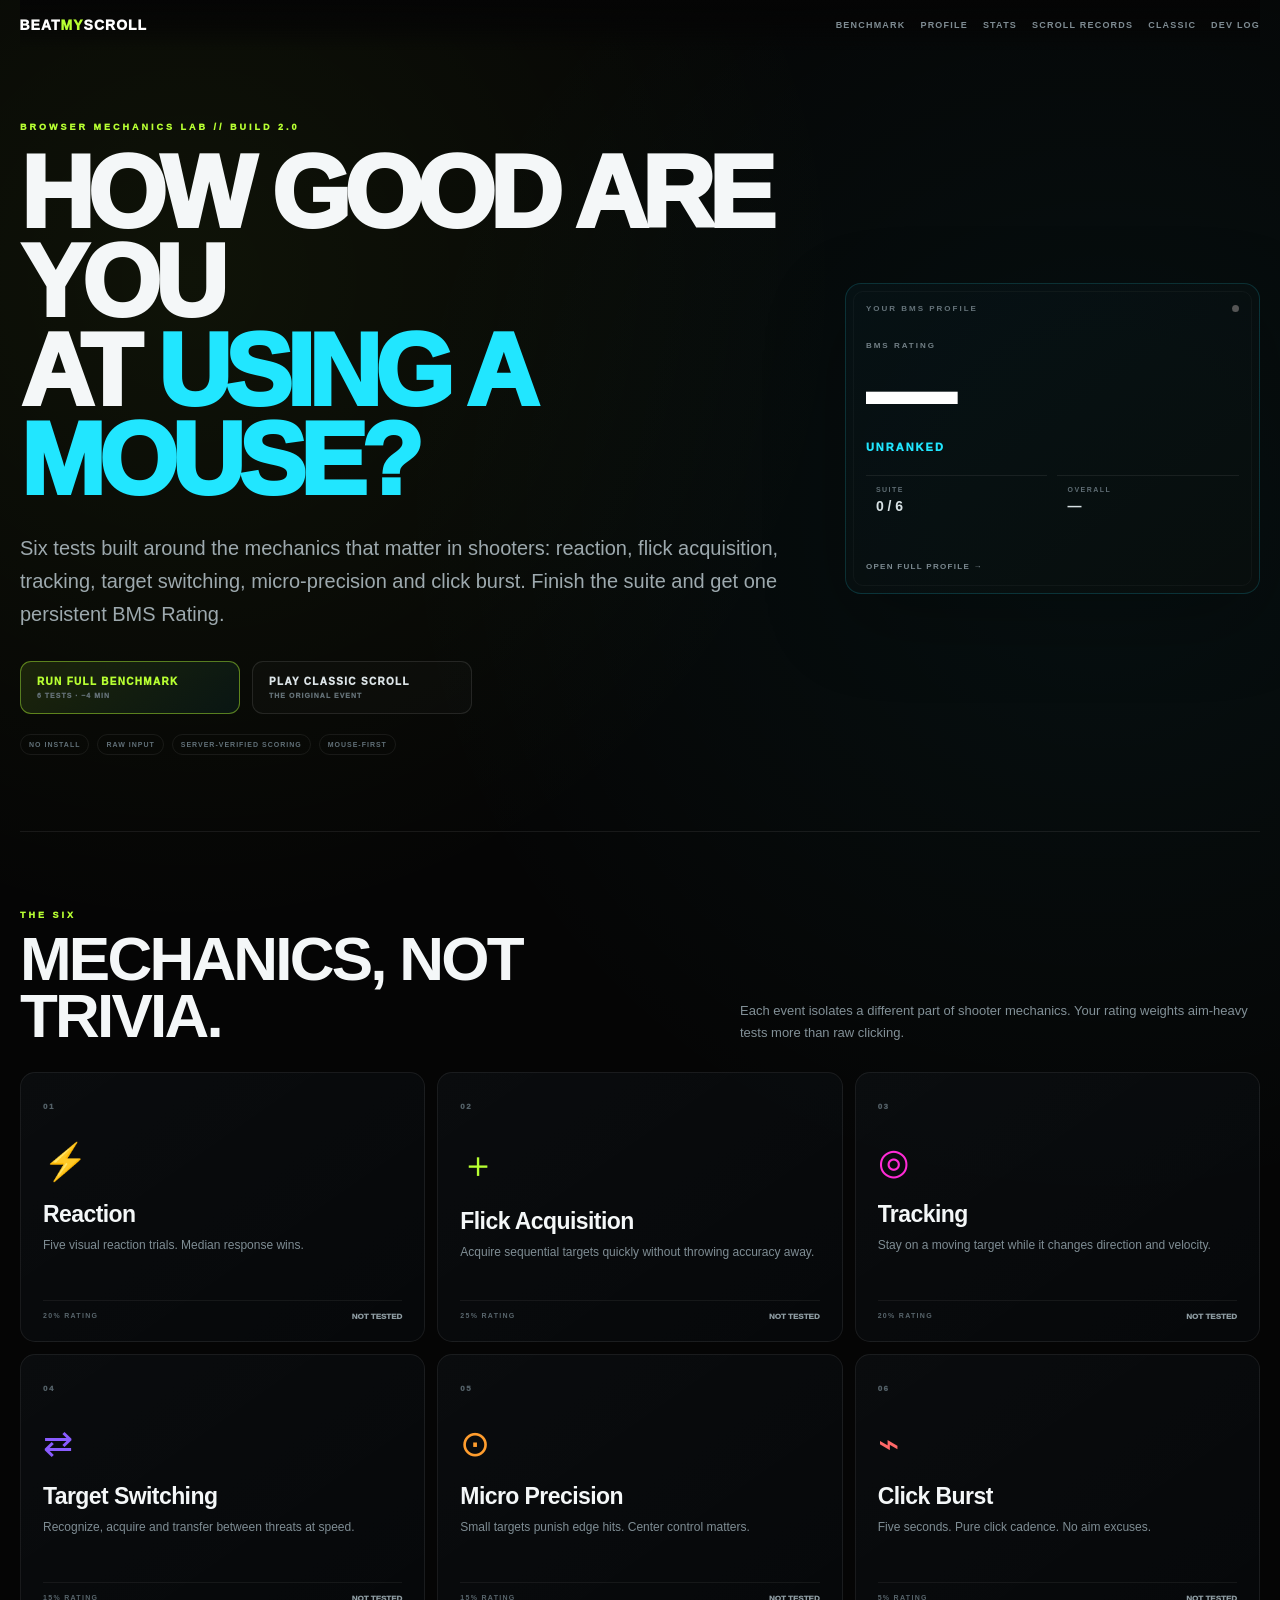
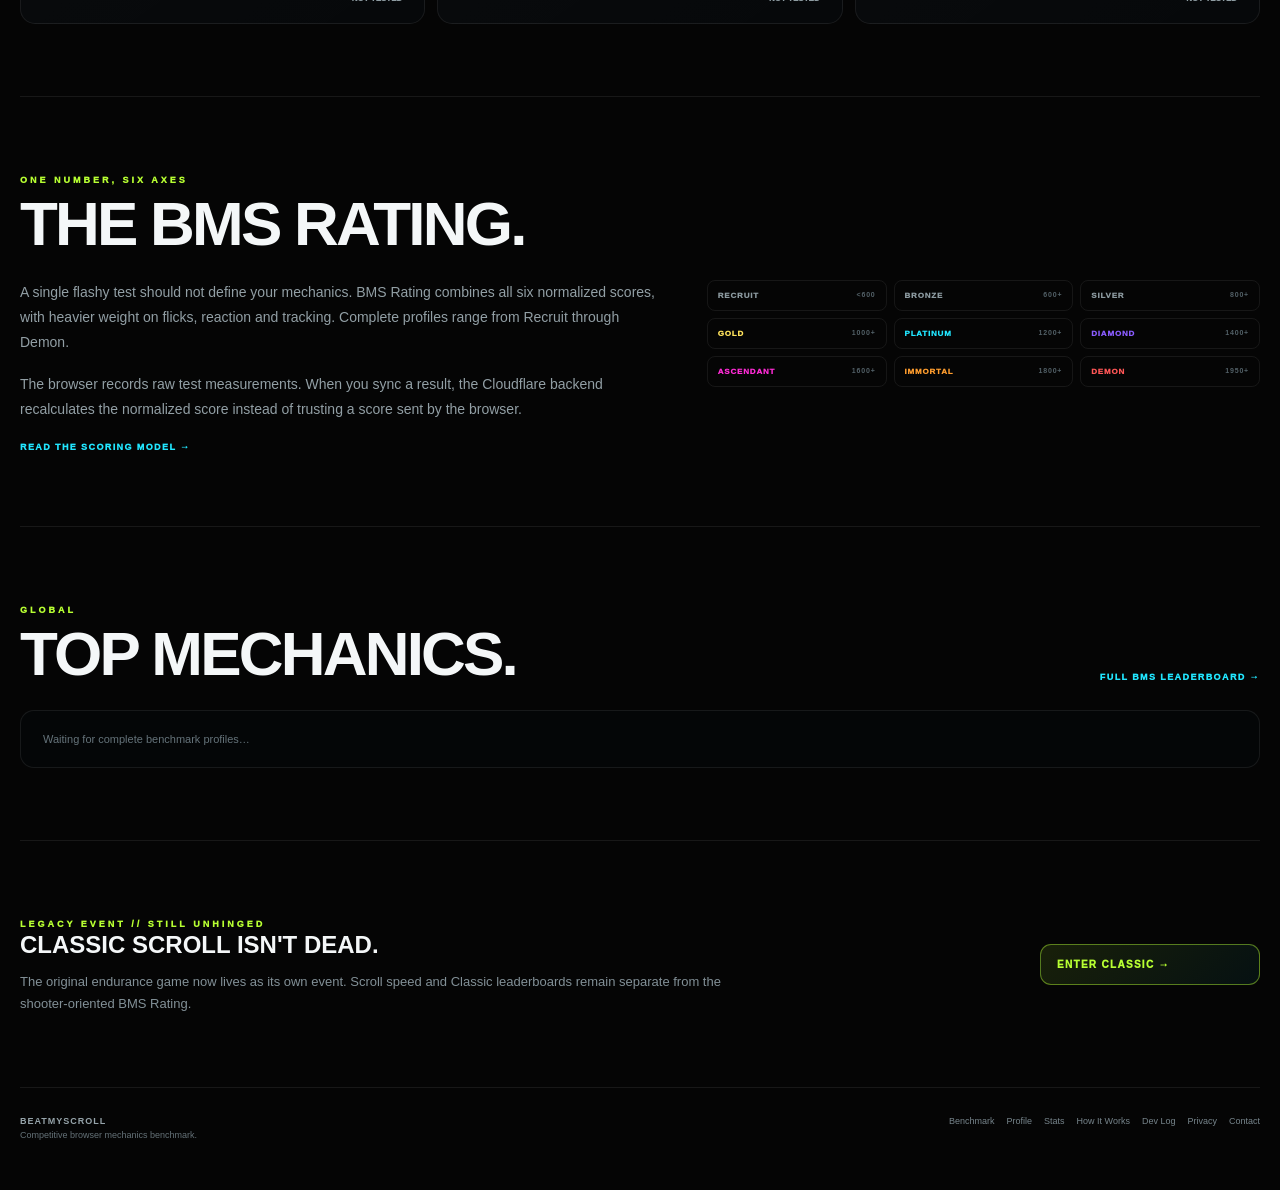
==== commit 5fc3f4d3: "Load shared benchmark scoring core on hub" ====
--- a/index.html
+++ b/index.html
@@ -230,6 +230,7 @@
     </nav>
   </footer>
 
+  <script src="bms-core.js" defer></script>
   <script src="hub.js" defer></script>
 </body>
 </html>
--- a/hub.css
+++ b/hub.css
@@ -0,0 +1 @@
+*{box-sizing:border-box;margin:0;padding:0}html{background:#050505;color:#f4f7f8;font-family:Inter,Arial,Helvetica,sans-serif}body{min-height:100vh;background:radial-gradient(circle at 15% 10%,rgba(183,255,50,.055),transparent 24%),radial-gradient(circle at 86% 18%,rgba(33,230,255,.05),transparent 28%),#050505;color:#f4f7f8}.hub-noise{position:fixed;inset:0;pointer-events:none;opacity:.18;background-image:linear-gradient(rgba(255,255,255,.015) 1px,transparent 1px),linear-gradient(90deg,rgba(255,255,255,.015) 1px,transparent 1px);background-size:34px 34px;mask-image:linear-gradient(to bottom,#000,transparent 75%)}a{color:inherit}.hub-nav{position:sticky;top:0;z-index:50;display:flex;justify-content:space-between;align-items:center;gap:20px;width:min(1240px,calc(100% - 36px));margin:0 auto;padding:17px 0;background:linear-gradient(to bottom,rgba(5,5,5,.97),rgba(5,5,5,.72),transparent)}.hub-brand{text-decoration:none;color:#fff;font-size:14px;font-weight:950;letter-spacing:1px}.hub-brand span{color:#b7ff32}.hub-nav nav{display:flex;flex-wrap:wrap;justify-content:flex-end;gap:15px}.hub-nav nav a{text-decoration:none;color:#7f8c93;font-size:9px;font-weight:900;letter-spacing:1.2px;text-transform:uppercase}.hub-nav nav a:hover{color:#21e6ff}main{width:min(1240px,calc(100% - 36px));margin:0 auto}.hub-hero{min-height:680px;display:grid;grid-template-columns:minmax(0,1.3fr) minmax(320px,.7fr);gap:54px;align-items:center;padding:72px 0 76px}.hub-eyebrow,.hub-section-kicker{color:#b7ff32;font-size:9px;font-weight:950;letter-spacing:3px}.hub-hero h1{margin-top:16px;font-size:clamp(54px,7.9vw,118px);line-height:.88;letter-spacing:-.06em;font-weight:950}.hub-hero h1 em{font-style:normal;color:#21e6ff}.hub-deck{max-width:780px;margin-top:28px;color:#9da9ae;font-size:clamp(16px,1.7vw,20px);line-height:1.65}.hub-actions{display:flex;gap:12px;flex-wrap:wrap;margin-top:30px}.hub-cta{min-width:220px;padding:14px 16px;border:1px solid rgba(255,255,255,.1);border-radius:11px;text-decoration:none;background:rgba(255,255,255,.018);color:#dce4e7;font-size:10px;font-weight:950;letter-spacing:1.3px;transition:.18s}.hub-cta span{display:block;margin-top:5px;color:#647177;font-size:7px;letter-spacing:1px}.hub-cta:hover{transform:translateY(-2px);border-color:rgba(33,230,255,.3)}.hub-cta.primary{border-color:rgba(183,255,50,.44);background:linear-gradient(135deg,rgba(183,255,50,.11),rgba(33,230,255,.055));color:#b7ff32}.hero-signals{display:flex;flex-wrap:wrap;gap:8px;margin-top:20px}.hero-signals span{padding:6px 8px;border:1px solid rgba(255,255,255,.07);border-radius:999px;color:#617078;font-size:7px;font-weight:900;letter-spacing:1px}.rating-terminal{position:relative;padding:20px;border:1px solid rgba(33,230,255,.16);border-radius:16px;background:linear-gradient(145deg,rgba(33,230,255,.035),rgba(183,255,50,.015)),rgba(6,10,12,.78);box-shadow:0 26px 80px rgba(0,0,0,.28)}.rating-terminal:before{content:"";position:absolute;inset:7px;border:1px solid rgba(255,255,255,.035);border-radius:10px;pointer-events:none}.terminal-head{display:flex;justify-content:space-between;align-items:center;color:#65737a;font-size:8px;font-weight:900;letter-spacing:2px}.terminal-head i{width:7px;height:7px;border-radius:50%;background:#555}.terminal-head i.online{background:#b7ff32;box-shadow:0 0 10px rgba(183,255,50,.4)}.terminal-rating{margin-top:28px}.terminal-rating span{display:block;color:#738087;font-size:8px;font-weight:900;letter-spacing:2px}.terminal-rating strong{display:block;margin-top:6px;color:#fff;font-size:clamp(58px,8vw,88px);line-height:.85;font-weight:950;font-variant-numeric:tabular-nums}.terminal-rating em{display:block;margin-top:10px;color:#21e6ff;font-style:normal;font-size:11px;font-weight:950;letter-spacing:2px}.terminal-progress{display:grid;grid-template-columns:1fr 1fr;gap:10px;margin-top:22px}.terminal-progress>div{padding:10px;border-top:1px solid rgba(255,255,255,.07)}.terminal-progress span{display:block;color:#5f6d74;font-size:7px;font-weight:900;letter-spacing:1.5px}.terminal-progress strong{display:block;margin-top:5px;color:#d7e1e4;font-size:14px}.terminal-bars{display:grid;gap:8px;margin-top:18px}.skill-bar{display:grid;grid-template-columns:80px minmax(0,1fr) 30px;gap:9px;align-items:center}.skill-bar span{color:#718087;font-size:8px;font-weight:900;letter-spacing:.8px}.skill-track{height:5px;background:#161a1d;border-radius:99px;overflow:hidden}.skill-fill{height:100%;background:linear-gradient(90deg,#b7ff32,#21e6ff);transform-origin:left}.skill-bar b{color:#a8b5ba;font-size:9px;text-align:right}.terminal-link{display:inline-block;margin-top:20px;color:#7c8a91;text-decoration:none;font-size:8px;font-weight:900;letter-spacing:1.3px}.terminal-link:hover{color:#21e6ff}.hub-section{padding:72px 0;border-top:1px solid rgba(255,255,255,.075)}.hub-section-head{display:flex;justify-content:space-between;align-items:end;gap:28px;margin-bottom:28px}.hub-section-head h2{margin-top:8px;font-size:clamp(34px,5vw,62px);line-height:.92;letter-spacing:-.045em}.hub-section-head>p{max-width:520px;color:#829097;font-size:13px;line-height:1.7}.test-grid{display:grid;grid-template-columns:repeat(3,minmax(0,1fr));gap:12px}.test-card{position:relative;min-height:270px;padding:22px;border:1px solid rgba(255,255,255,.075);border-radius:15px;background:linear-gradient(145deg,rgba(255,255,255,.025),rgba(255,255,255,.007)),rgba(5,9,11,.65);text-decoration:none;overflow:hidden;transition:.18s}.test-card:before{content:"";position:absolute;inset:auto -10% -45% 20%;height:65%;background:radial-gradient(circle,rgba(33,230,255,.07),transparent 65%);opacity:0;transition:.18s}.test-card:hover{transform:translateY(-4px);border-color:rgba(33,230,255,.25)}.test-card:hover:before{opacity:1}.test-num{color:#536067;font-size:8px;font-weight:950;letter-spacing:1.5px}.test-icon{margin-top:28px;color:#21e6ff;font-size:36px;font-weight:300}.test-card:nth-child(2) .test-icon{color:#b7ff32}.test-card:nth-child(3) .test-icon{color:#ff2bd6}.test-card:nth-child(4) .test-icon{color:#8a5cff}.test-card:nth-child(5) .test-icon{color:#ff9d2e}.test-card:nth-child(6) .test-icon{color:#ff6868}.test-card h3{margin-top:18px;font-size:23px;letter-spacing:-.025em}.test-card p{margin-top:8px;color:#7f8d94;font-size:12px;line-height:1.6}.test-meta{position:absolute;left:22px;right:22px;bottom:20px;display:flex;justify-content:space-between;gap:10px;padding-top:11px;border-top:1px solid rgba(255,255,255,.06)}.test-meta span{color:#58656c;font-size:7px;font-weight:900;letter-spacing:1.3px}.test-meta strong{color:#8e9ca2;font-size:8px;font-weight:950}.rating-layout{display:grid;grid-template-columns:minmax(0,1fr) minmax(340px,.85fr);gap:36px;align-items:start}.rating-copy p{color:#929fa5;font-size:14px;line-height:1.8}.rating-copy p+p{margin-top:16px}.text-link{display:inline-block;margin-top:20px;color:#21e6ff;text-decoration:none;font-size:9px;font-weight:950;letter-spacing:1.4px}.rank-ladder{display:grid;grid-template-columns:repeat(3,1fr);gap:7px}.rank-ladder span{padding:10px;border:1px solid rgba(255,255,255,.07);border-radius:8px;color:#8c9aa0;font-size:8px;font-weight:950;letter-spacing:.8px}.rank-ladder b{float:right;color:#536168;font-size:7px}.rank-ladder [data-rank="gold"]{color:#ffe35c}.rank-ladder [data-rank="platinum"]{color:#21e6ff}.rank-ladder [data-rank="diamond"]{color:#8a5cff}.rank-ladder [data-rank="ascendant"]{color:#ff2bd6}.rank-ladder [data-rank="immortal"]{color:#ff9d2e}.rank-ladder [data-rank="demon"]{color:#ff5656}.hub-leaderboard{border:1px solid rgba(255,255,255,.075);border-radius:14px;overflow:hidden;background:rgba(5,9,11,.62)}.hub-leaderboard-row{display:grid;grid-template-columns:56px minmax(120px,1fr) 120px 120px;gap:12px;align-items:center;padding:13px 16px;border-bottom:1px solid rgba(255,255,255,.055)}.hub-leaderboard-row:last-child{border-bottom:0}.hub-leaderboard-row .pos{color:#56646b;font-size:9px;font-weight:950}.hub-leaderboard-row .name{color:#dbe4e7;font-size:12px;font-weight:900}.hub-leaderboard-row .rating{color:#b7ff32;text-align:right;font-size:15px;font-weight:950}.hub-leaderboard-row .class{color:#718087;text-align:right;font-size:8px;font-weight:900;letter-spacing:1px}.hub-loading{padding:22px;color:#65737a;font-size:11px}.classic-strip{display:flex;justify-content:space-between;align-items:center;gap:28px}.classic-strip>div{max-width:720px}.classic-strip p{margin-top:12px;color:#829097;font-size:13px;line-height:1.7}.hub-footer{width:min(1240px,calc(100% - 36px));margin:0 auto;padding:28px 0 50px;border-top:1px solid rgba(255,255,255,.075);display:flex;justify-content:space-between;gap:24px;color:#657278;font-size:9px}.hub-footer strong{display:block;color:#96a4aa;letter-spacing:1px}.hub-footer span{display:block;margin-top:4px}.hub-footer nav{display:flex;flex-wrap:wrap;justify-content:flex-end;gap:12px}.hub-footer a{text-decoration:none;color:#77858c}.hub-footer a:hover{color:#21e6ff}@media(max-width:920px){.hub-hero{grid-template-columns:1fr}.rating-terminal{max-width:620px}.test-grid{grid-template-columns:repeat(2,minmax(0,1fr))}.rating-layout{grid-template-columns:1fr}.hub-section-head{align-items:start;flex-direction:column}.classic-strip{align-items:flex-start;flex-direction:column}}@media(max-width:650px){.hub-nav{align-items:flex-start;flex-direction:column}.hub-nav nav{justify-content:flex-start;gap:10px 13px}.hub-hero{padding:54px 0 58px;gap:34px}.hub-hero h1{font-size:clamp(48px,16vw,82px)}.hub-actions{flex-direction:column}.hub-cta{width:100%}.test-grid{grid-template-columns:1fr}.test-card{min-height:240px}.rank-ladder{grid-template-columns:1fr 1fr}.hub-leaderboard-row{grid-template-columns:36px 1fr 80px}.hub-leaderboard-row .class{display:none}.hub-footer{flex-direction:column}.hub-footer nav{justify-content:flex-start}}
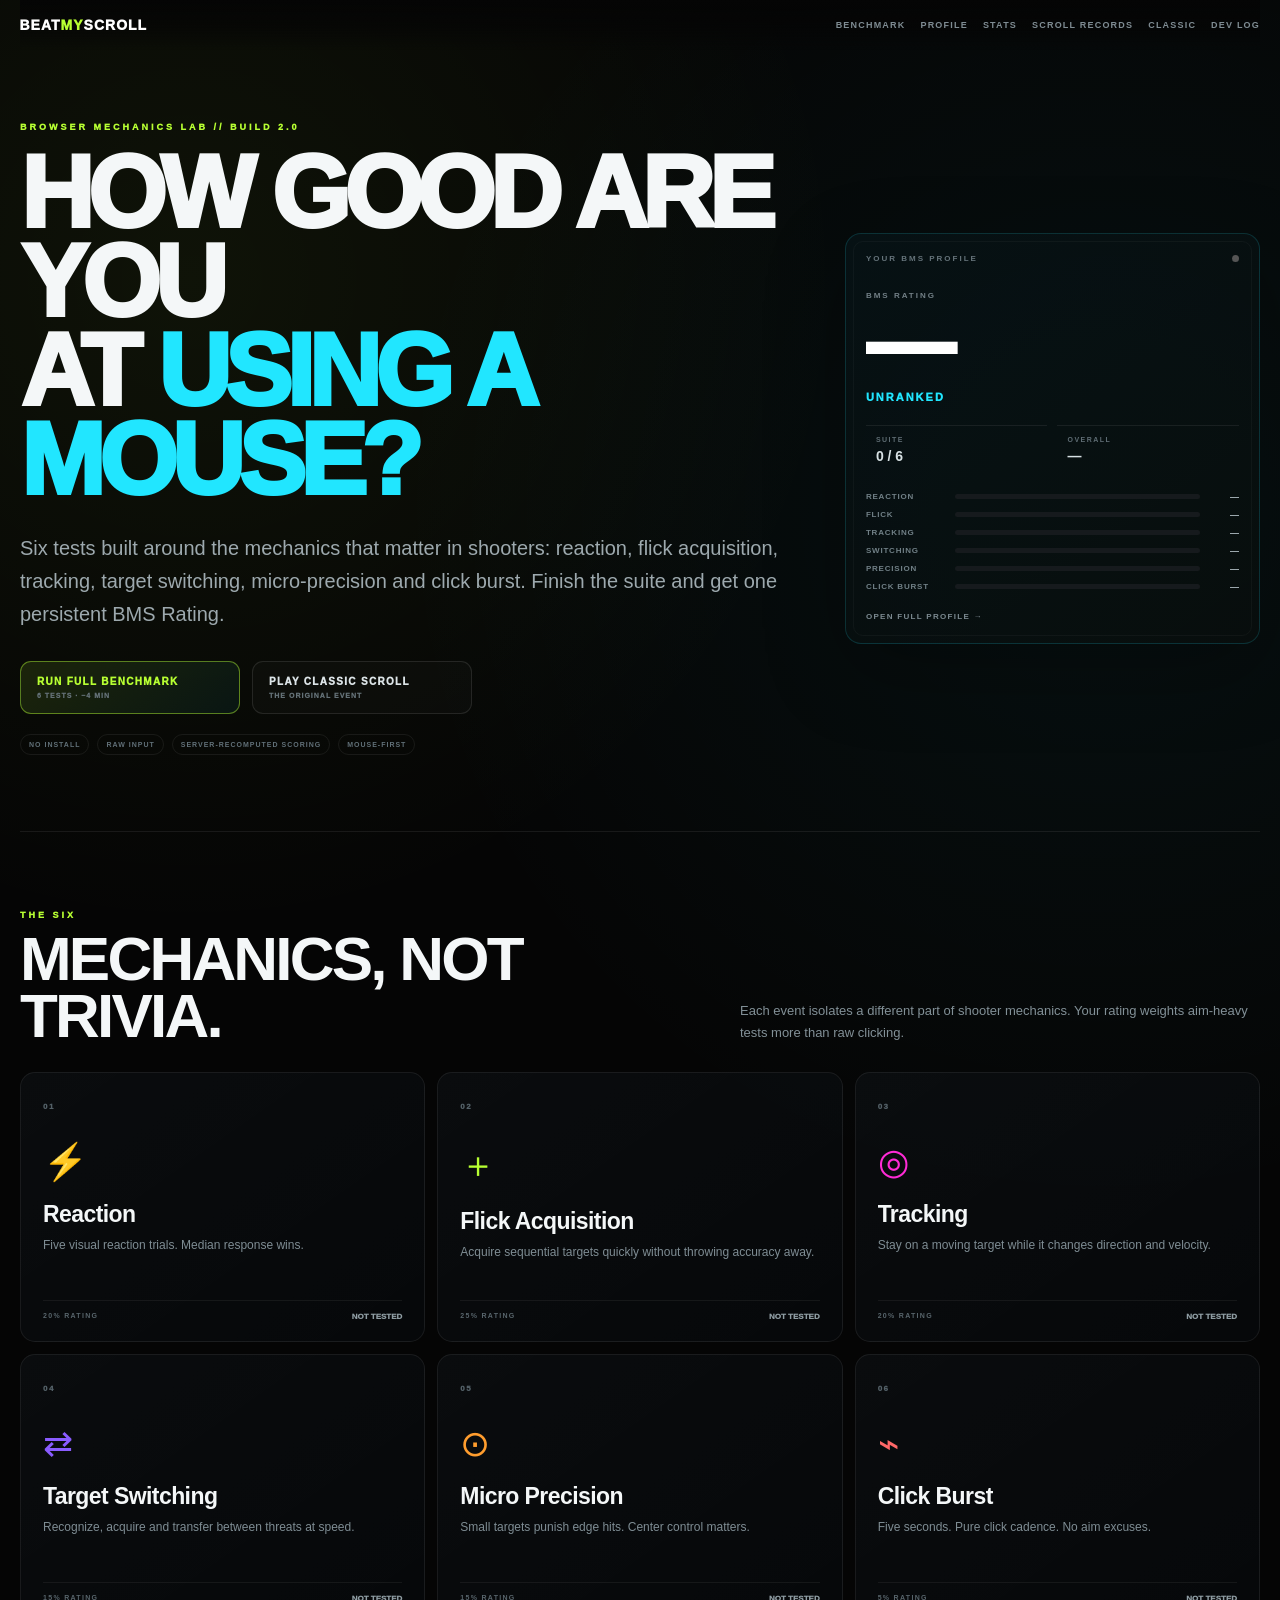
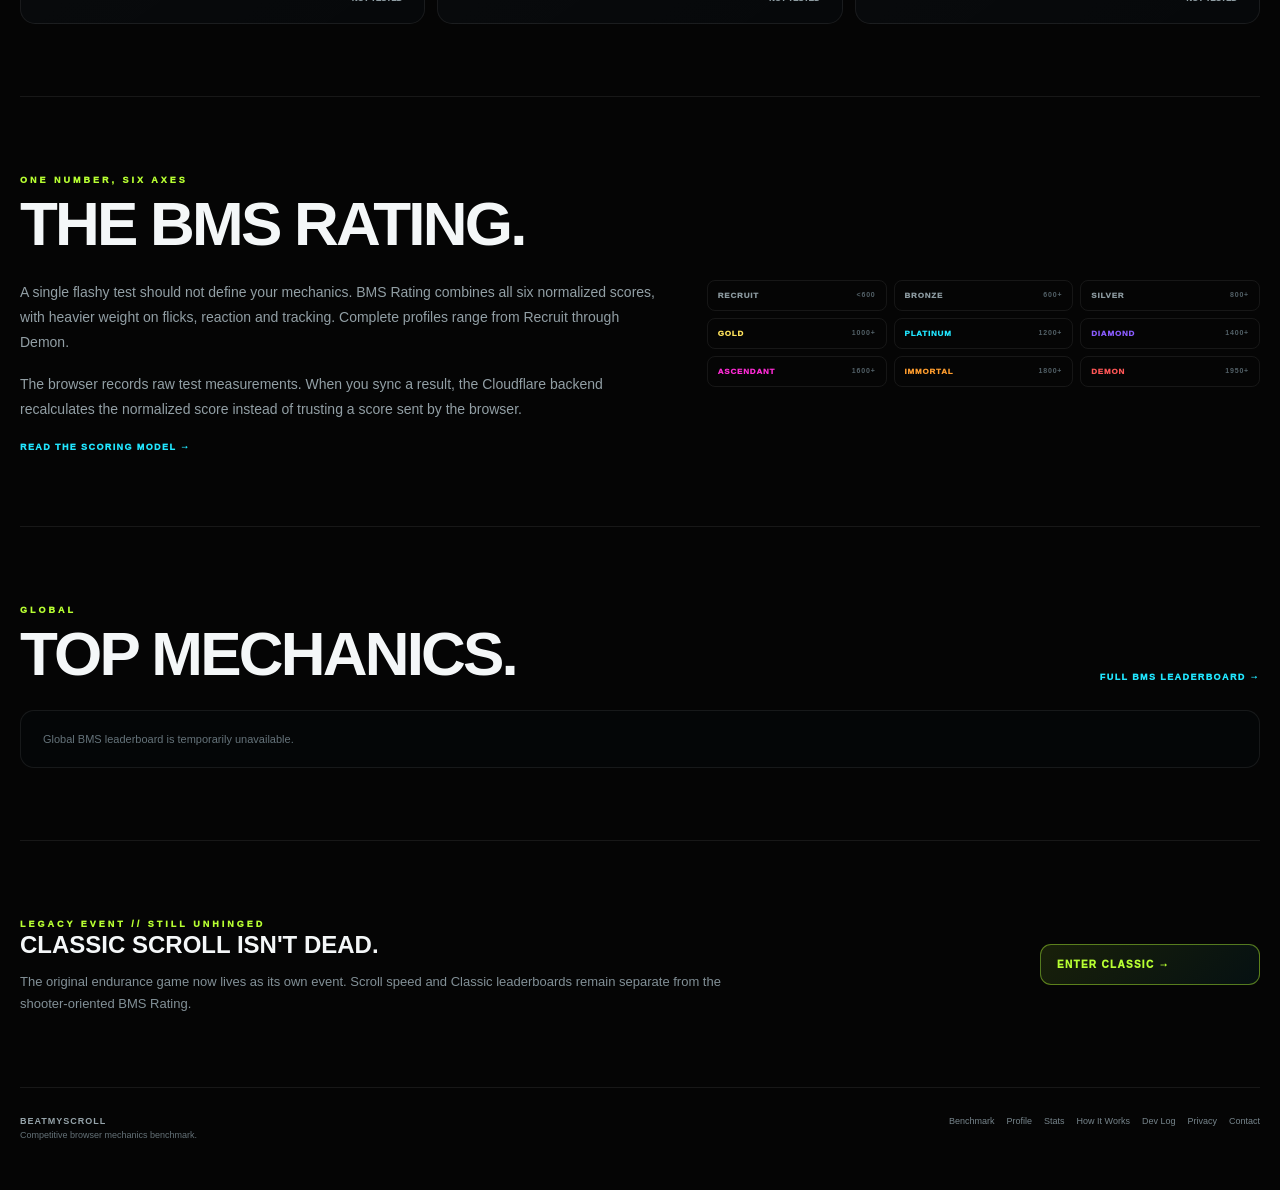
==== commit 409ac9fd: "Use precise server-recomputed benchmark wording" ====
--- a/index.html
+++ b/index.html
@@ -60,7 +60,7 @@
         <div class="hero-signals" aria-label="Benchmark principles">
           <span>NO INSTALL</span>
           <span>RAW INPUT</span>
-          <span>SERVER-VERIFIED SCORING</span>
+          <span>SERVER-RECOMPUTED SCORING</span>
           <span>MOUSE-FIRST</span>
         </div>
       </div>
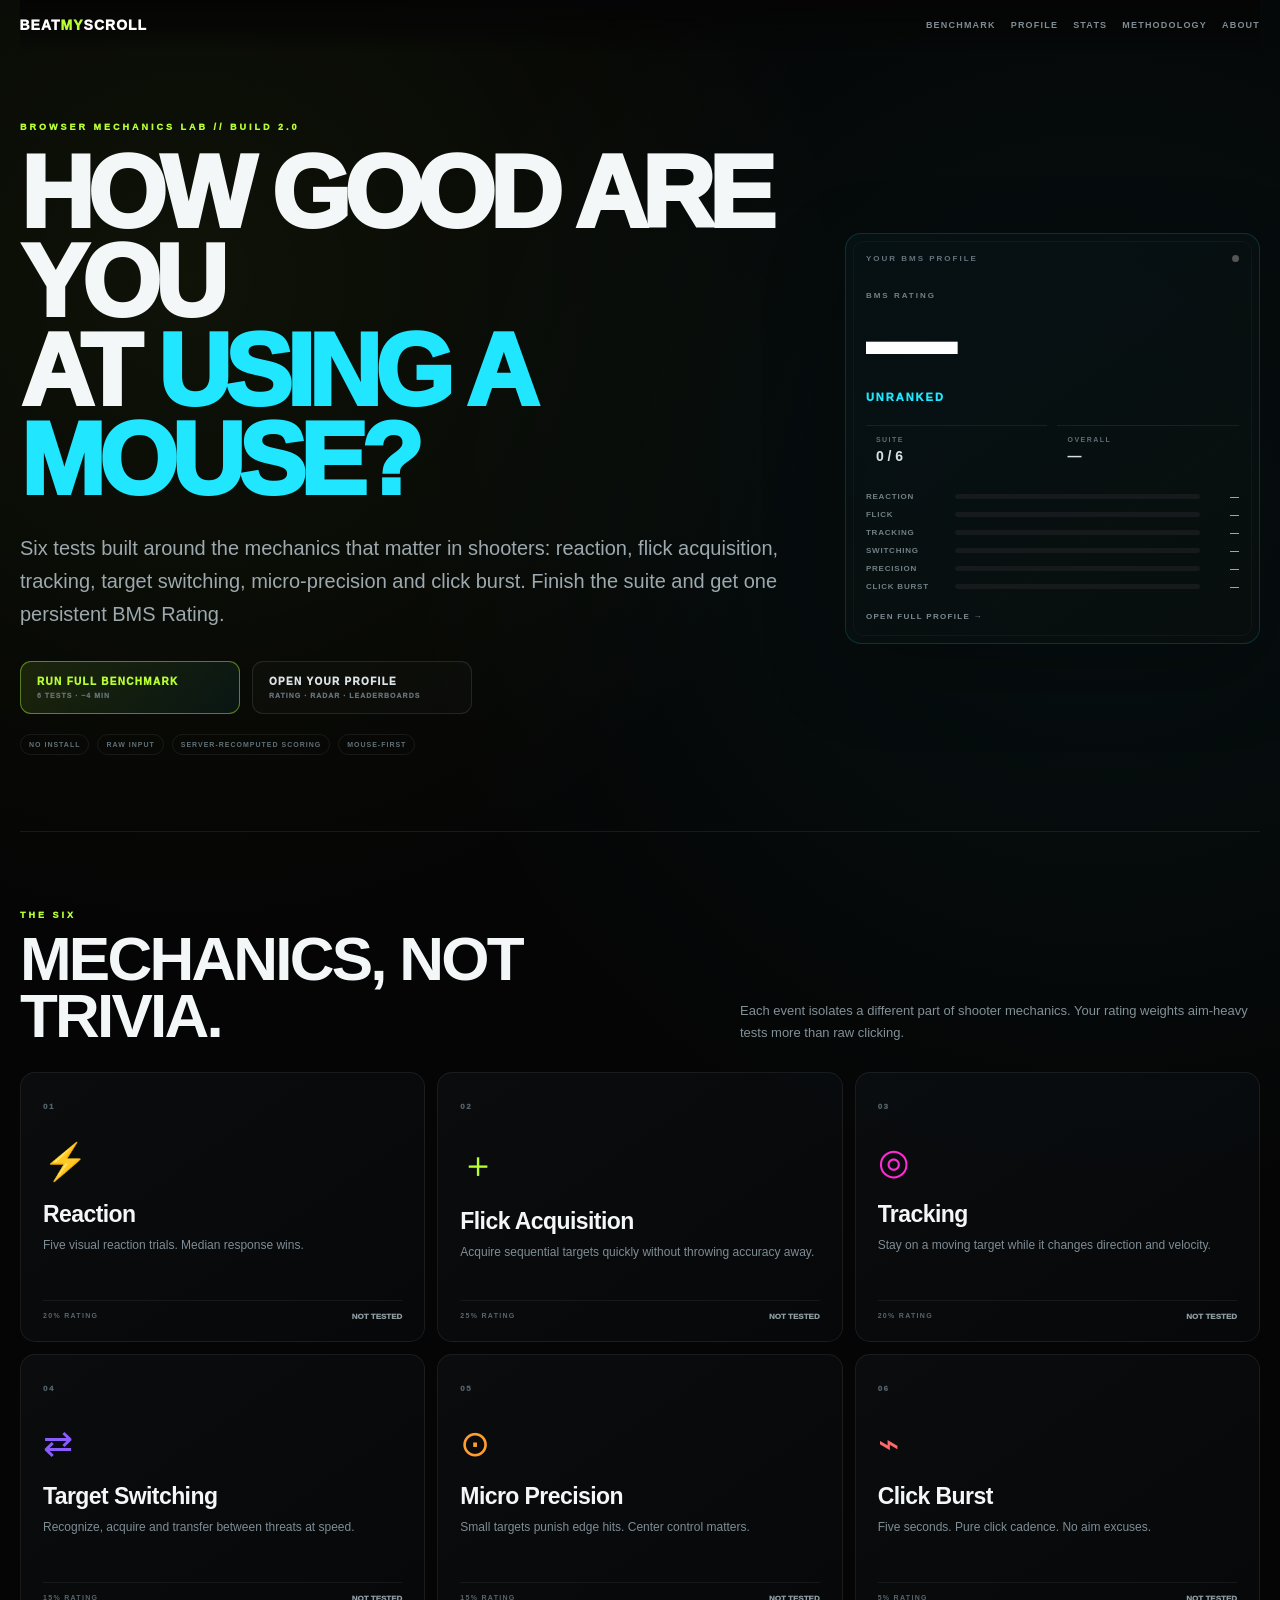
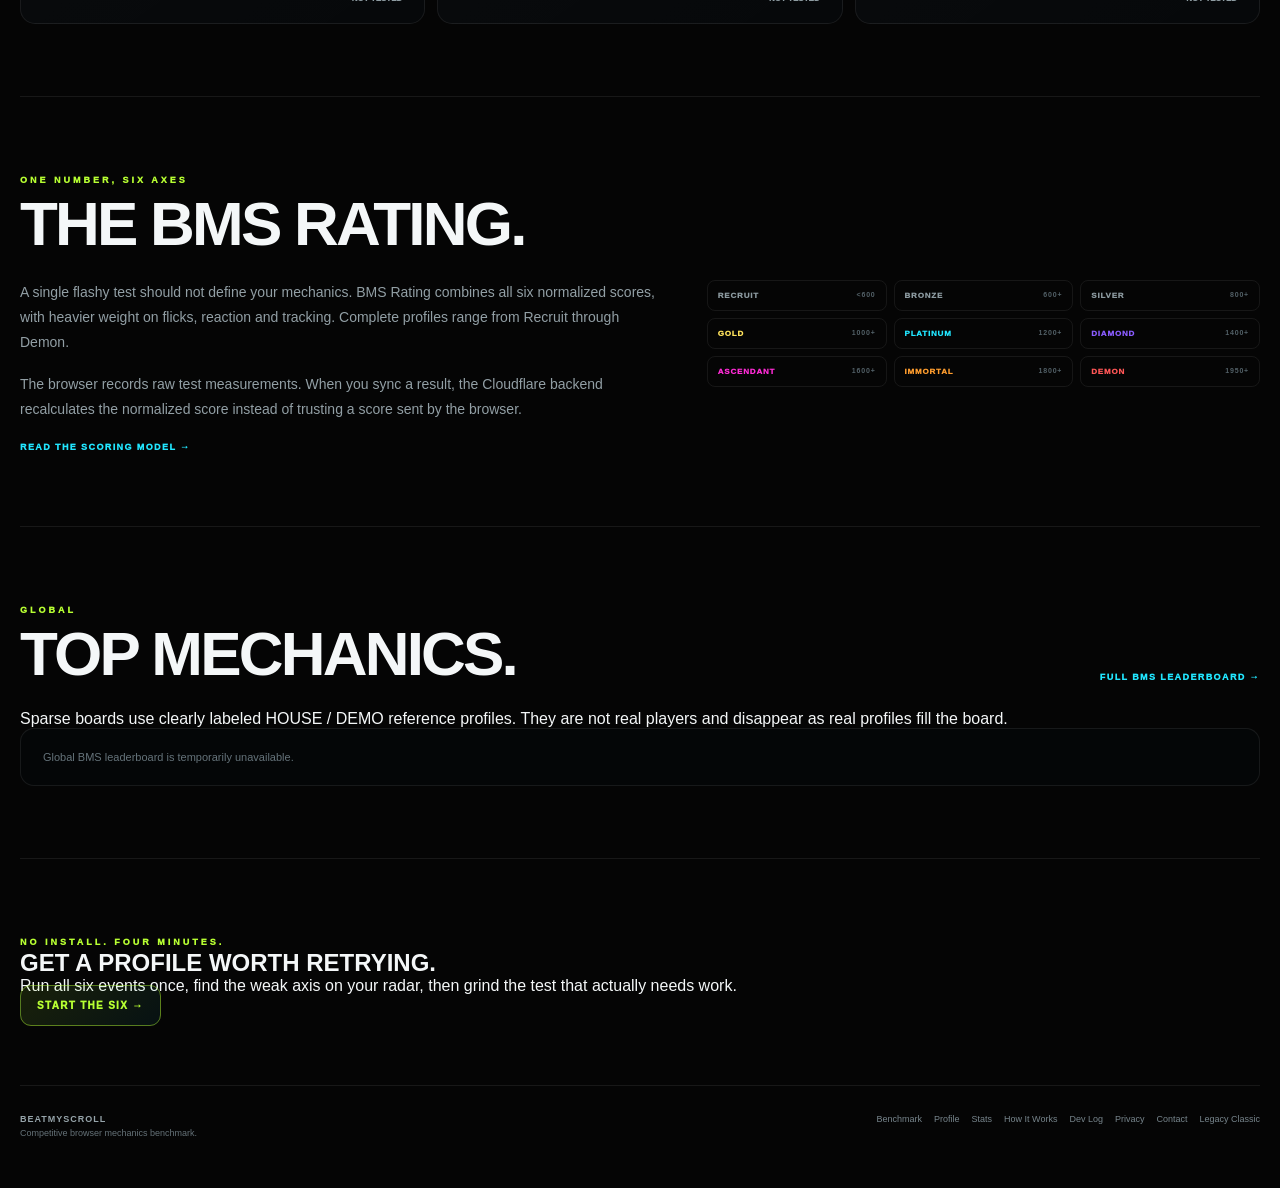
==== commit e1ea20c3: "Focus homepage on mechanics benchmark and label sparse-board reference profiles" ====
--- a/index.html
+++ b/index.html
@@ -26,9 +26,8 @@
       <a href="/benchmark.html">Benchmark</a>
       <a href="/profile.html">Profile</a>
       <a href="/stats.html">Stats</a>
-      <a href="/records.html">Scroll Records</a>
-      <a href="/classic.html">Classic</a>
-      <a href="/devlog.html">Dev Log</a>
+      <a href="/how-it-works.html">Methodology</a>
+      <a href="/about.html">About</a>
     </nav>
   </header>
 
@@ -51,9 +50,9 @@
             RUN FULL BENCHMARK
             <span>6 TESTS · ~4 MIN</span>
           </a>
-          <a class="hub-cta" href="/classic.html">
-            PLAY CLASSIC SCROLL
-            <span>THE ORIGINAL EVENT</span>
+          <a class="hub-cta" href="/profile.html">
+            OPEN YOUR PROFILE
+            <span>RATING · RADAR · LEADERBOARDS</span>
           </a>
         </div>
 
@@ -196,21 +195,23 @@
         </div>
         <a href="/profile.html#leaderboard" class="text-link">FULL BMS LEADERBOARD →</a>
       </div>
+      <p class="board-reference-note">
+        Sparse boards use clearly labeled HOUSE / DEMO reference profiles. They are not real players and disappear as real profiles fill the board.
+      </p>
       <div id="hub-leaderboard" class="hub-leaderboard">
-        <div class="hub-loading">Waiting for complete benchmark profiles…</div>
-      </div>
-    </section>
-
-    <section class="hub-section classic-strip">
+        <div class="hub-loading">Loading global mechanics profiles…</div>
+      </div>
+    </section>
+
+    <section class="hub-section benchmark-close">
       <div>
-        <span class="hub-section-kicker">LEGACY EVENT // STILL UNHINGED</span>
-        <h2>CLASSIC SCROLL ISN'T DEAD.</h2>
+        <span class="hub-section-kicker">NO INSTALL. FOUR MINUTES.</span>
+        <h2>GET A PROFILE WORTH RETRYING.</h2>
         <p>
-          The original endurance game now lives as its own event. Scroll speed and
-          Classic leaderboards remain separate from the shooter-oriented BMS Rating.
+          Run all six events once, find the weak axis on your radar, then grind the test that actually needs work.
         </p>
       </div>
-      <a class="hub-cta primary" href="/classic.html">ENTER CLASSIC →</a>
+      <a class="hub-cta primary" href="/benchmark.html?mode=full">START THE SIX →</a>
     </section>
   </main>
 
@@ -227,10 +228,12 @@
       <a href="/devlog.html">Dev Log</a>
       <a href="/privacy.html">Privacy</a>
       <a href="/contact.html">Contact</a>
+      <a href="/classic.html">Legacy Classic</a>
     </nav>
   </footer>
 
   <script src="bms-core.js" defer></script>
+  <script src="bms-house.js" defer></script>
   <script src="hub.js" defer></script>
 </body>
 </html>
